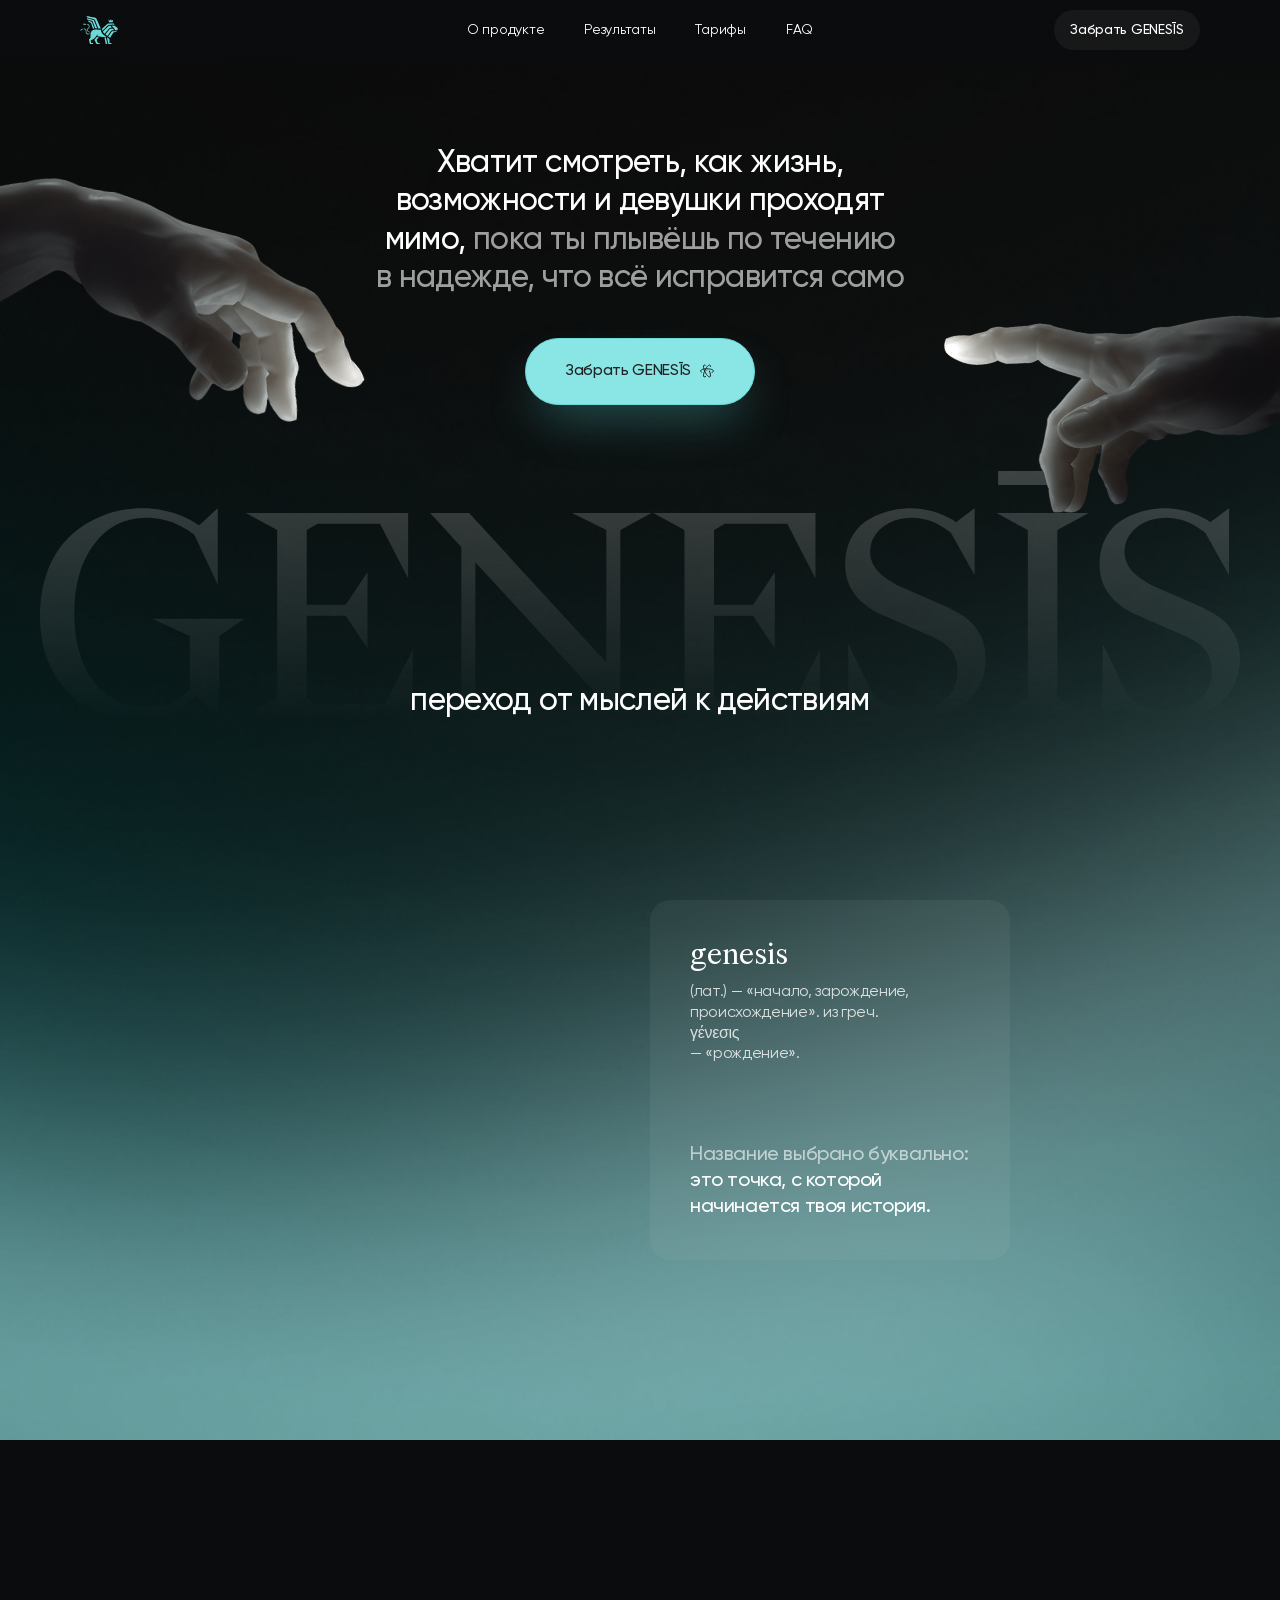
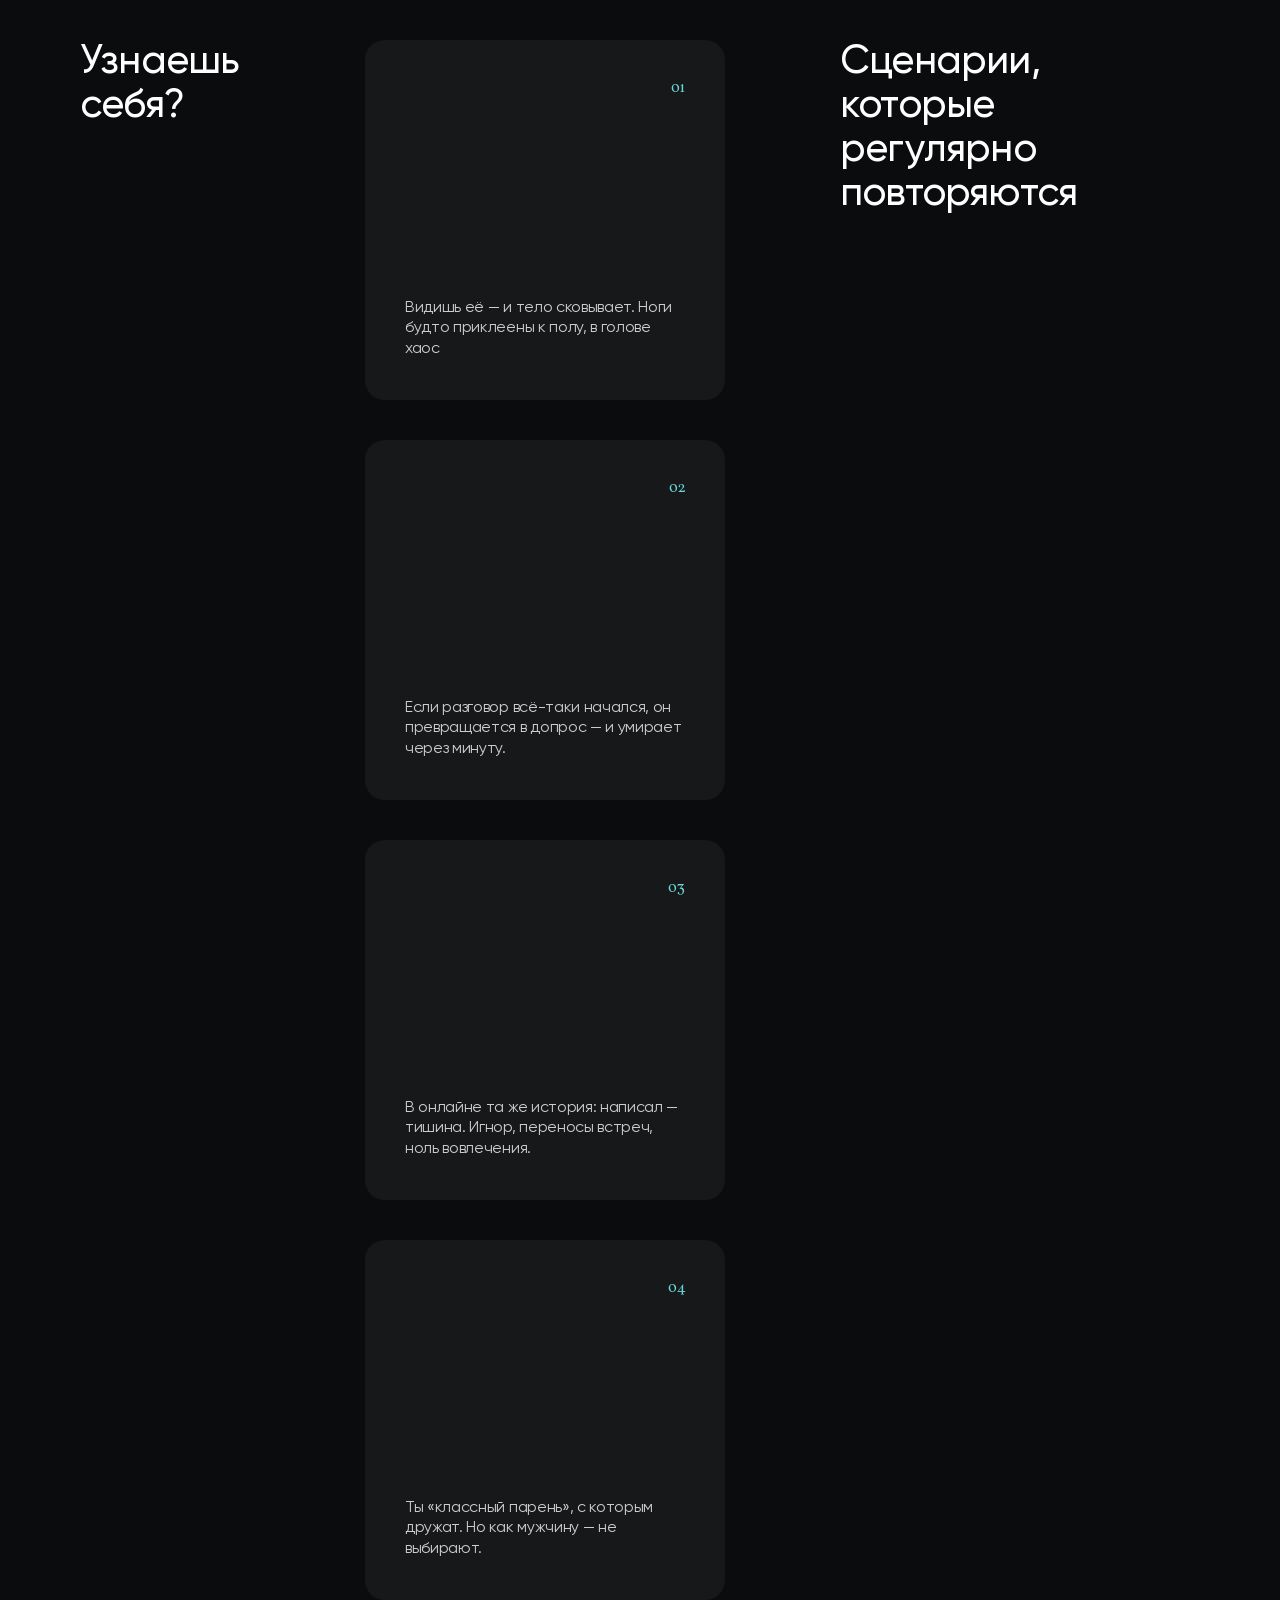
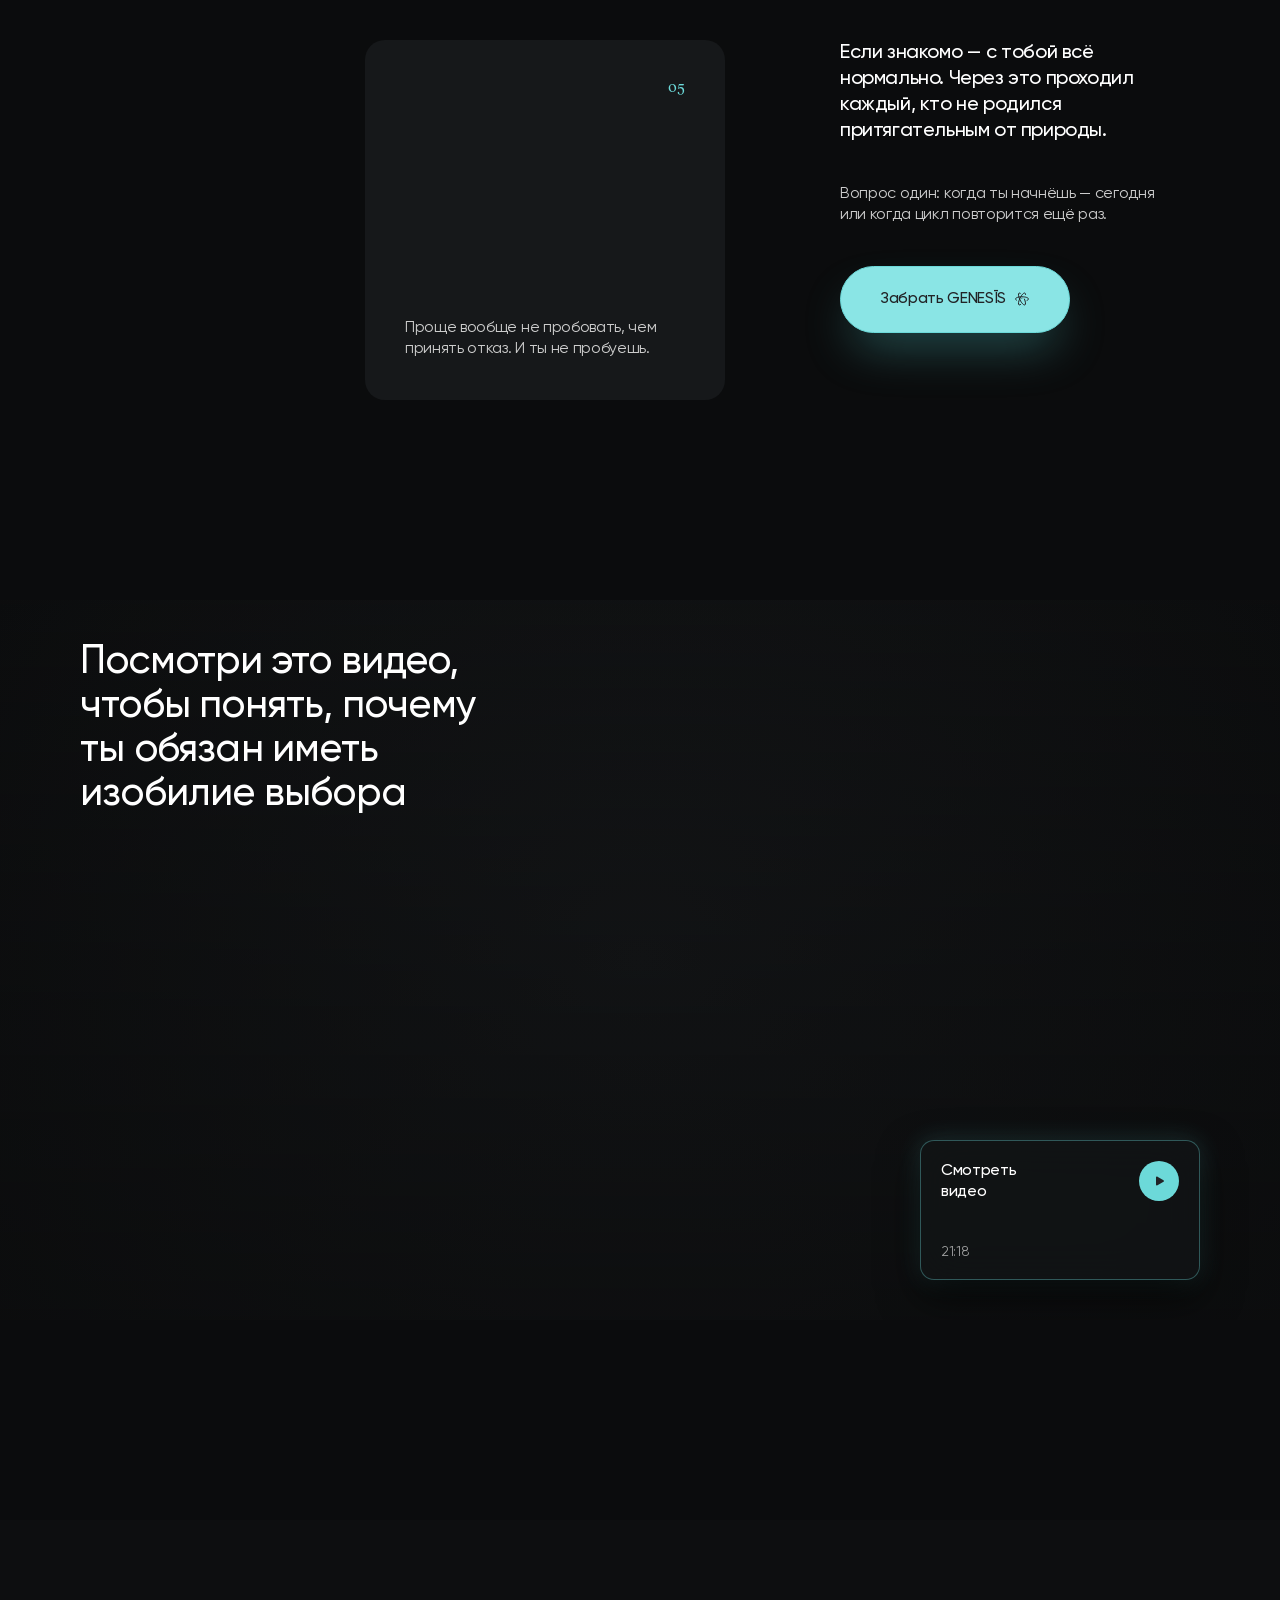
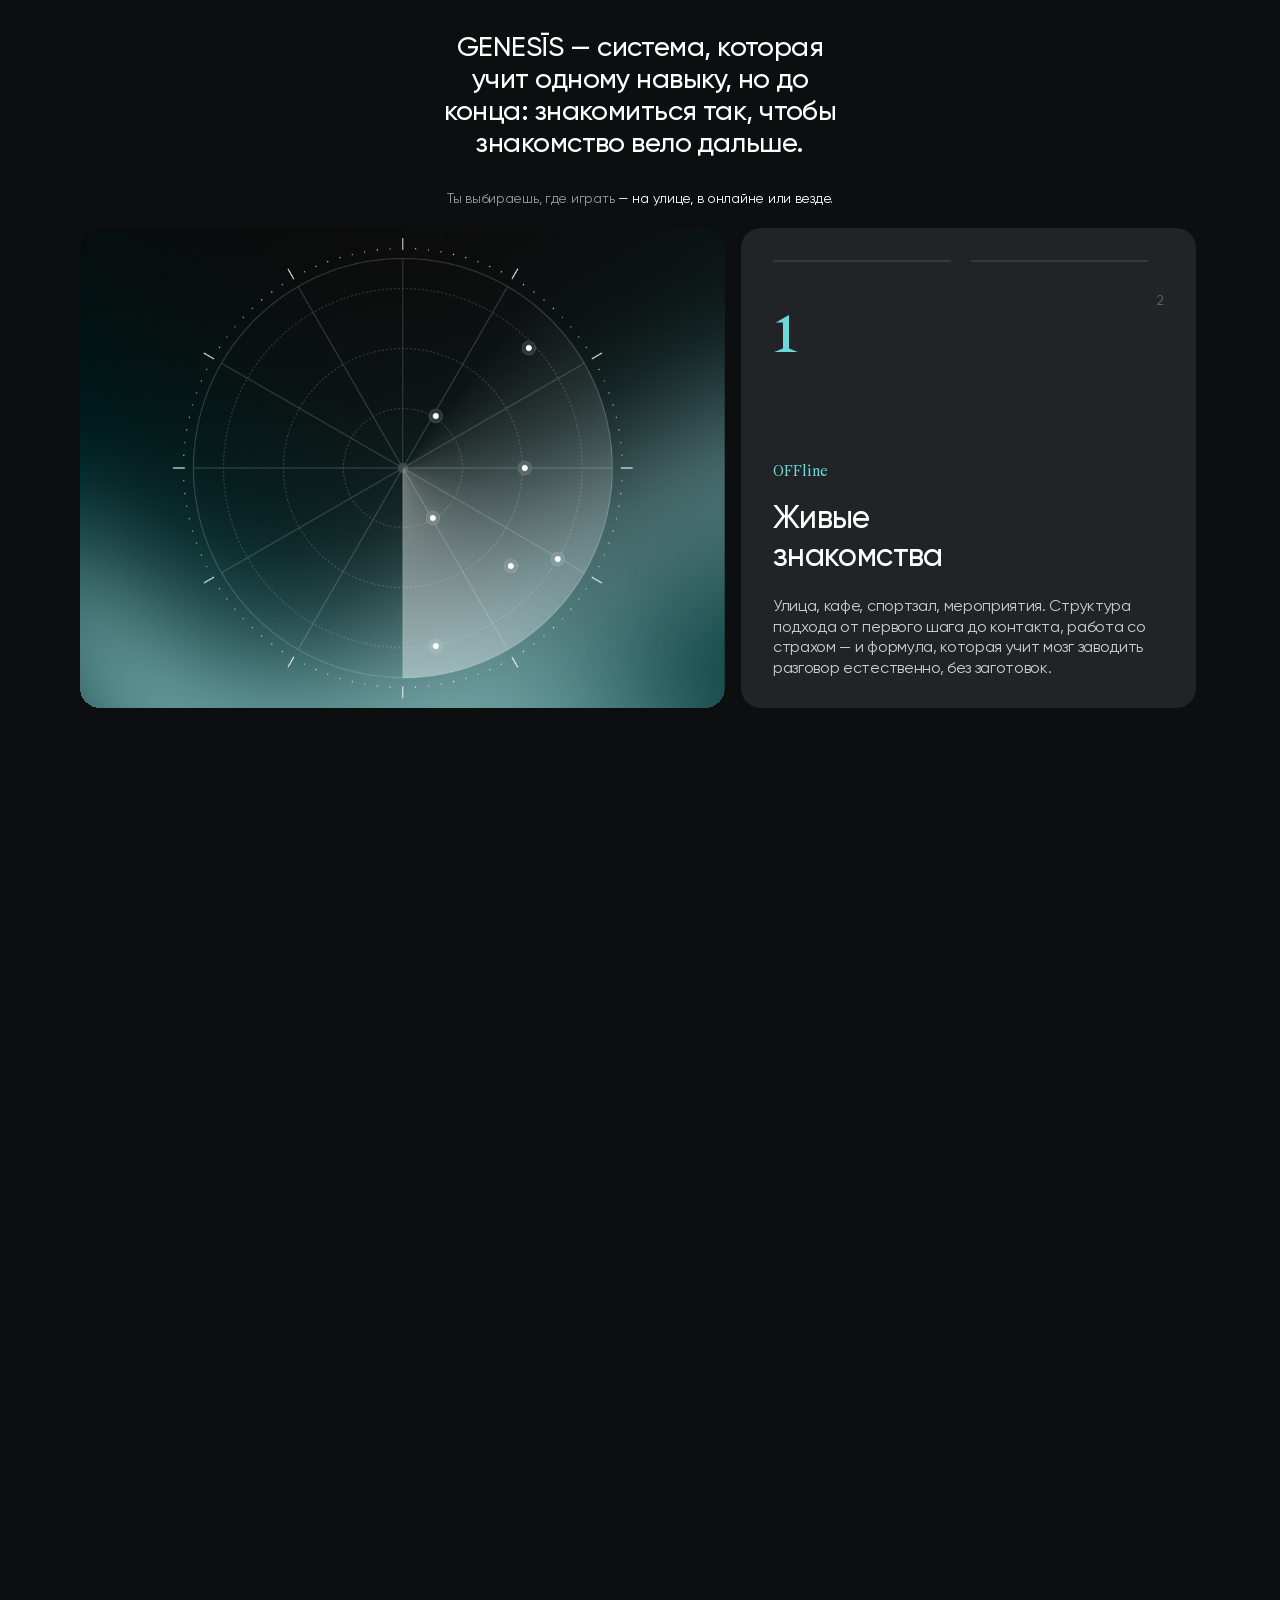
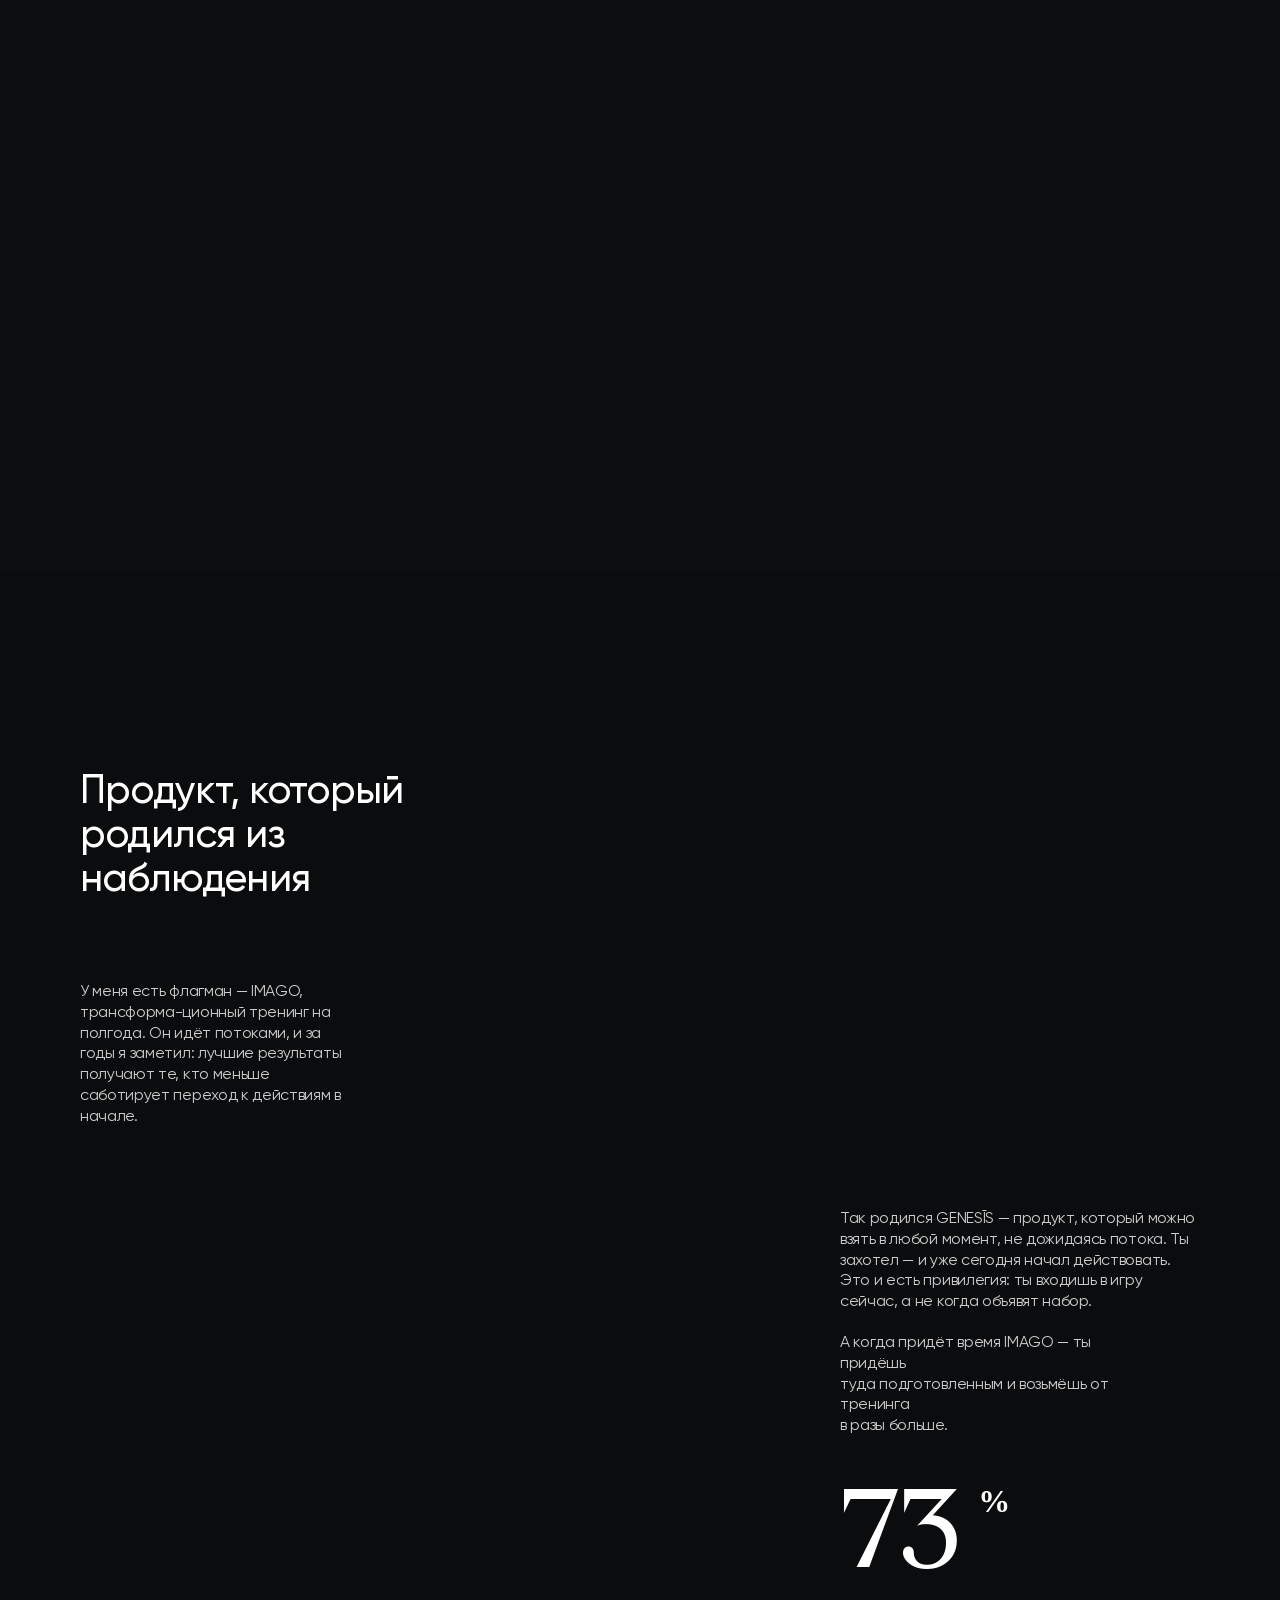
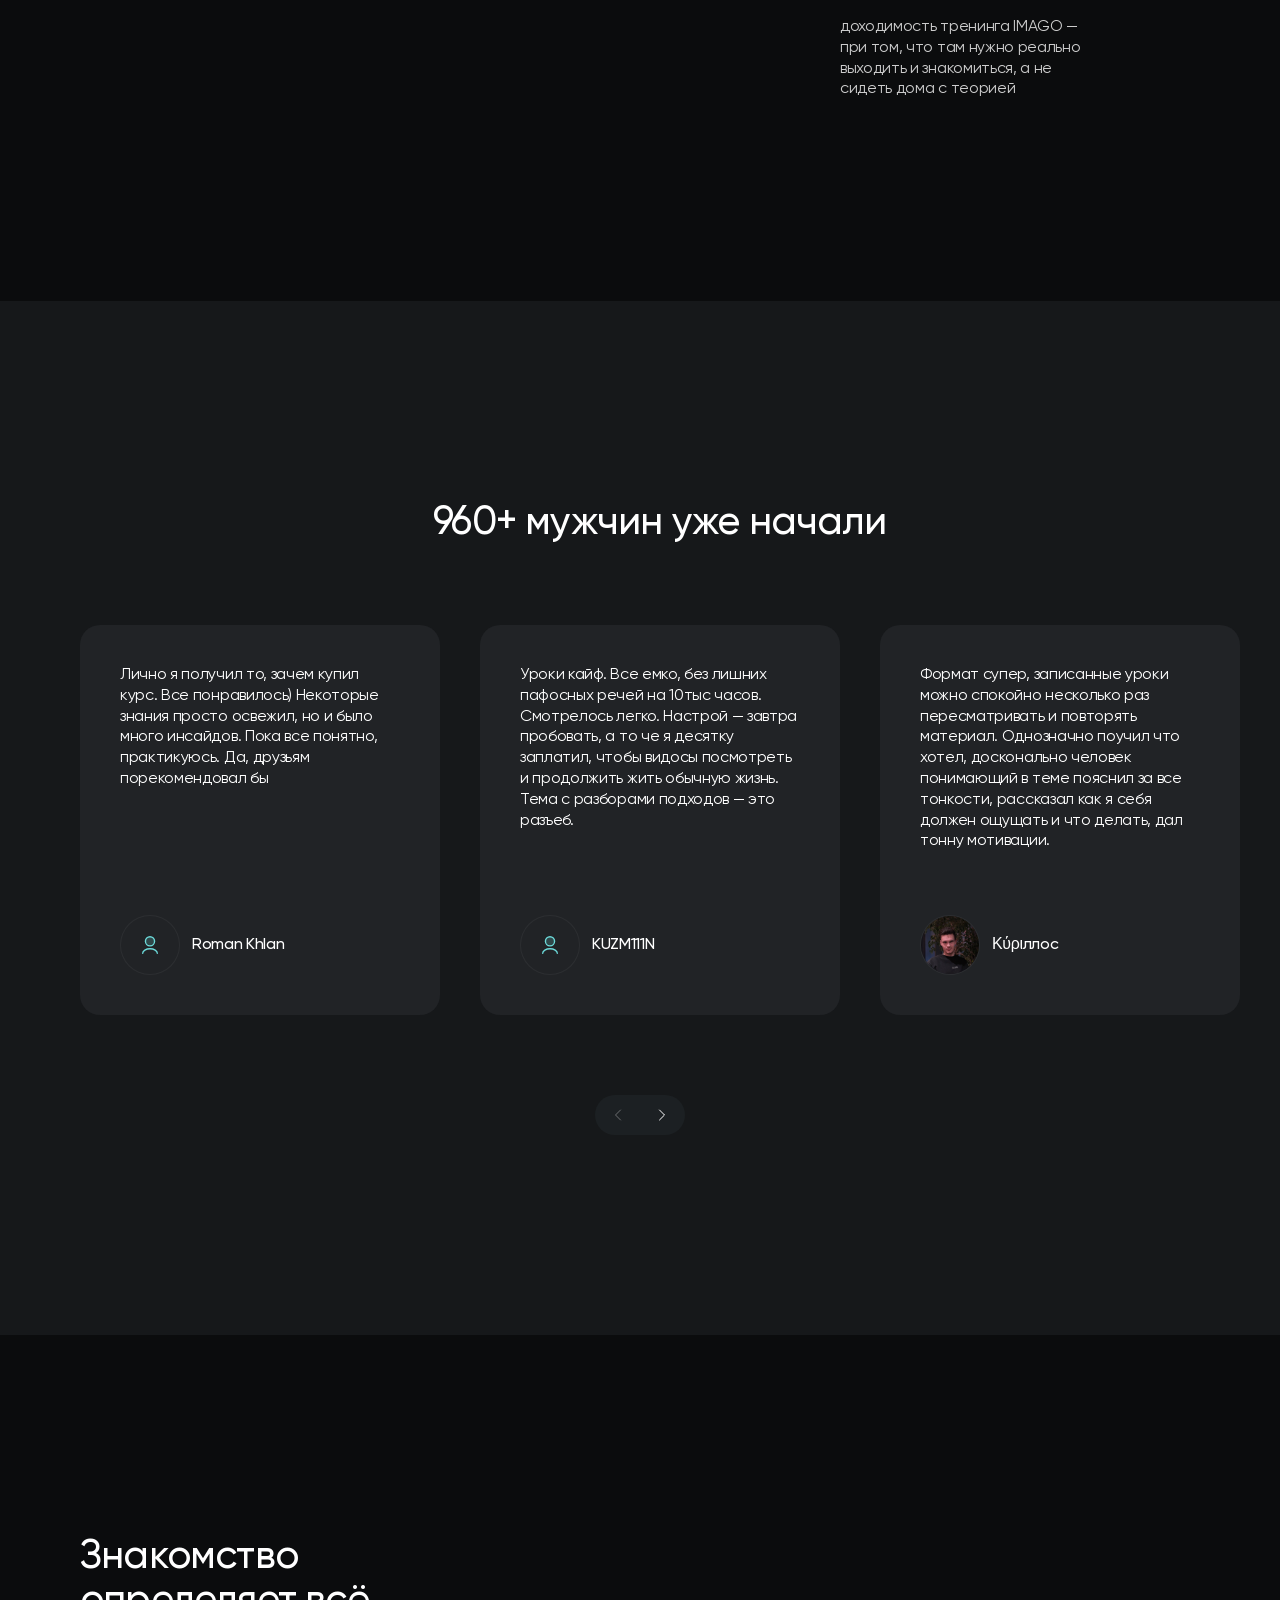
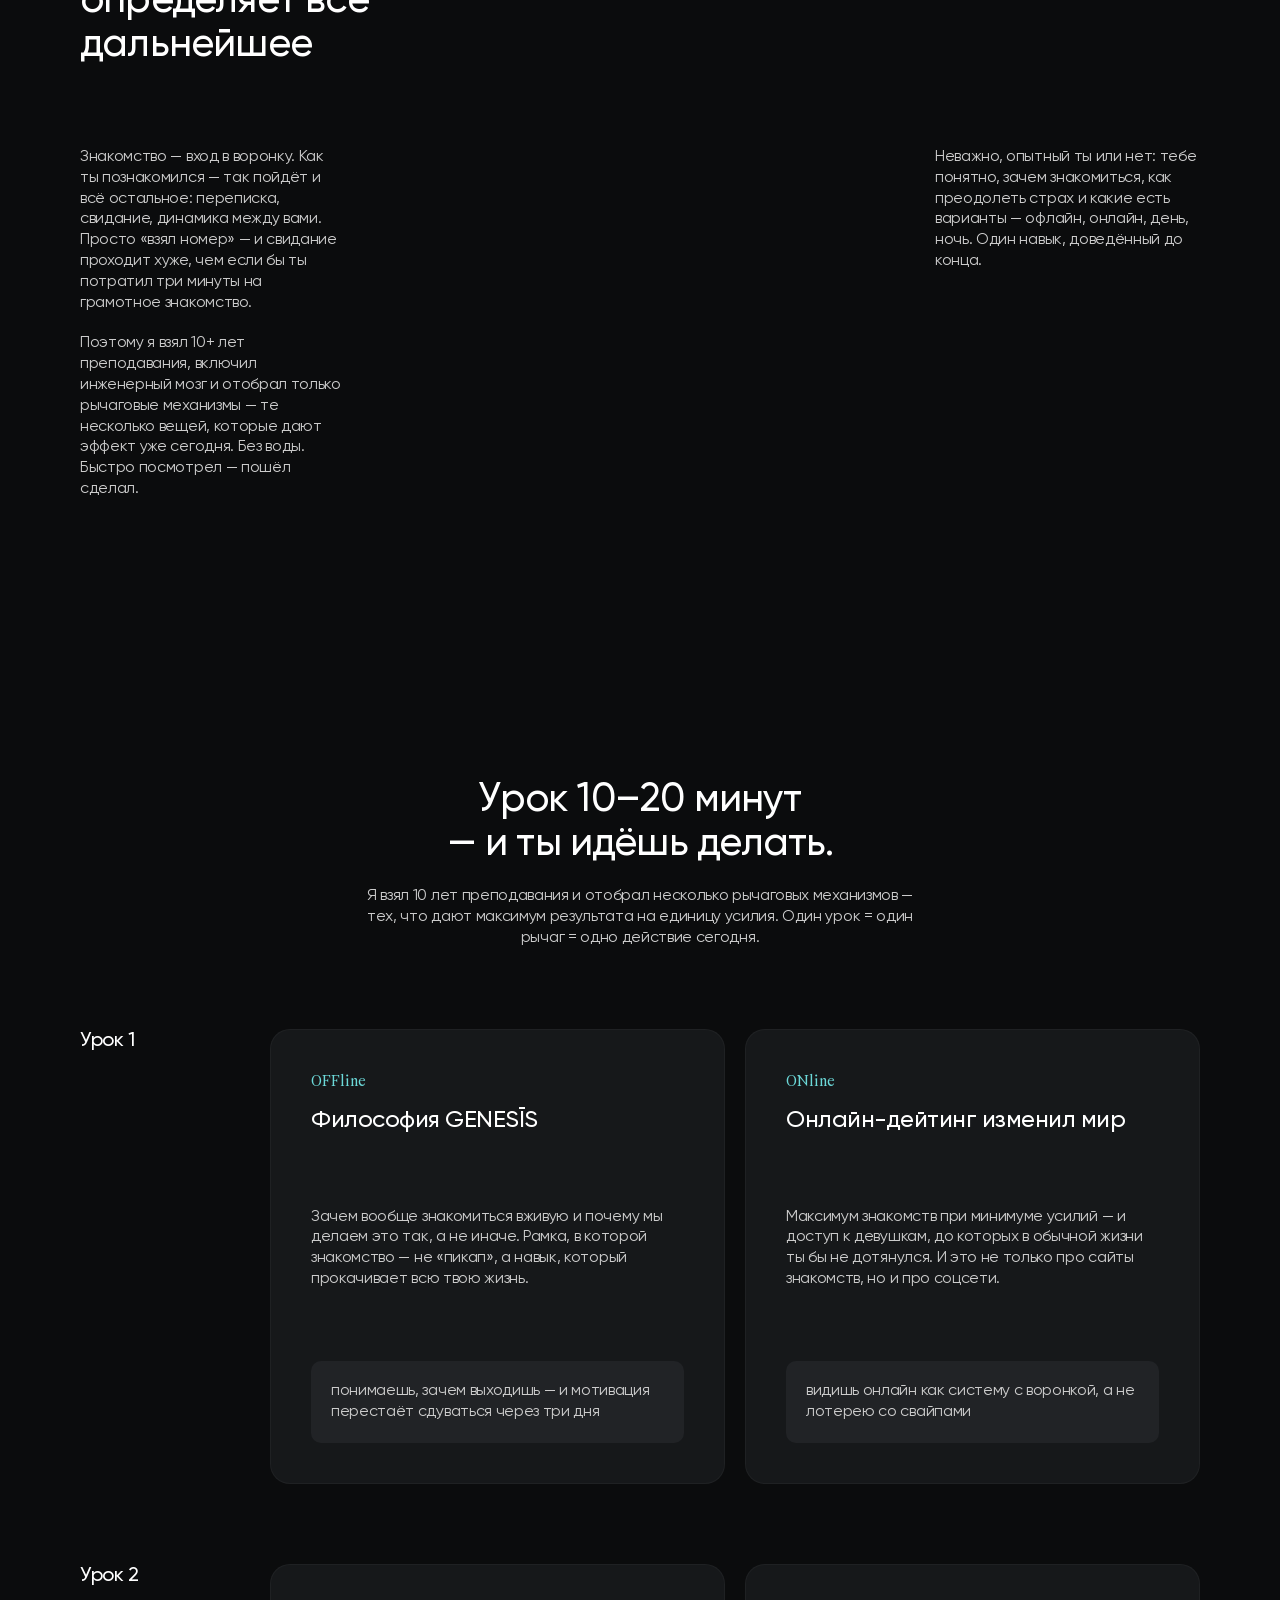
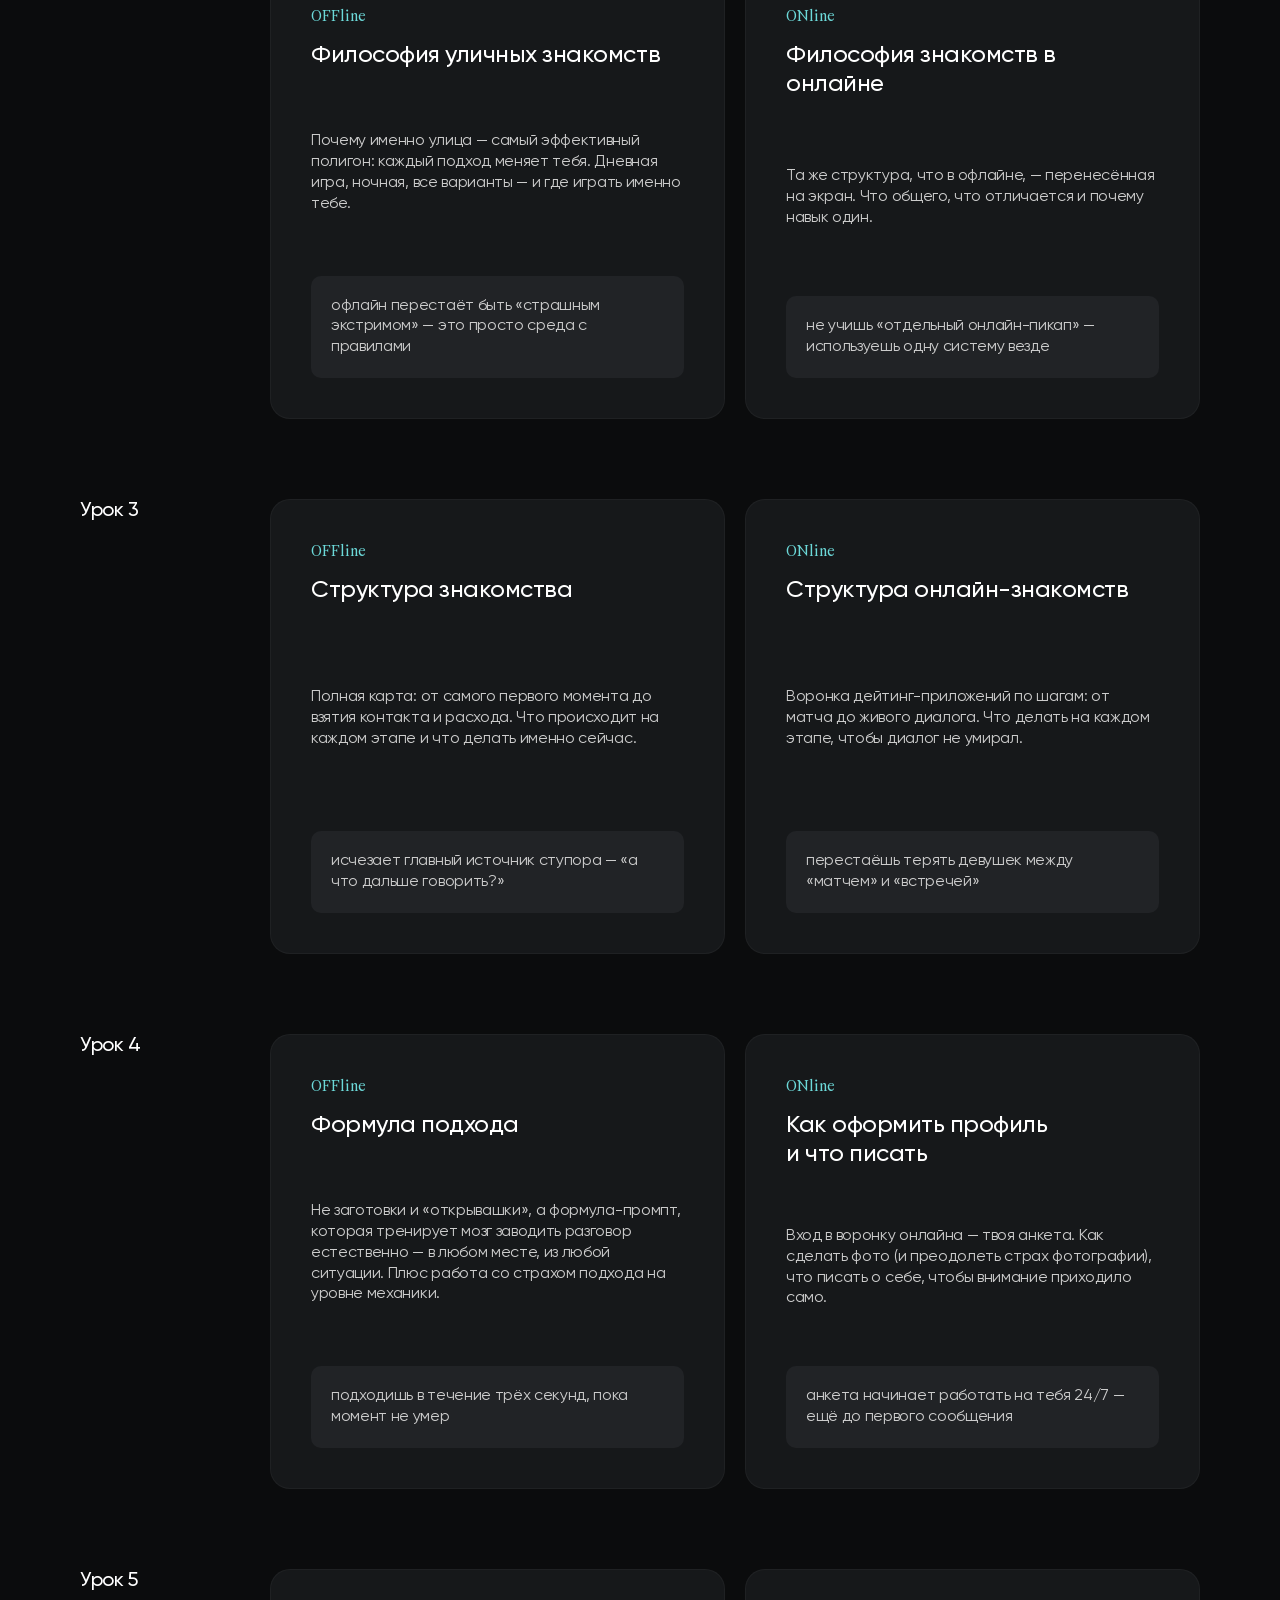
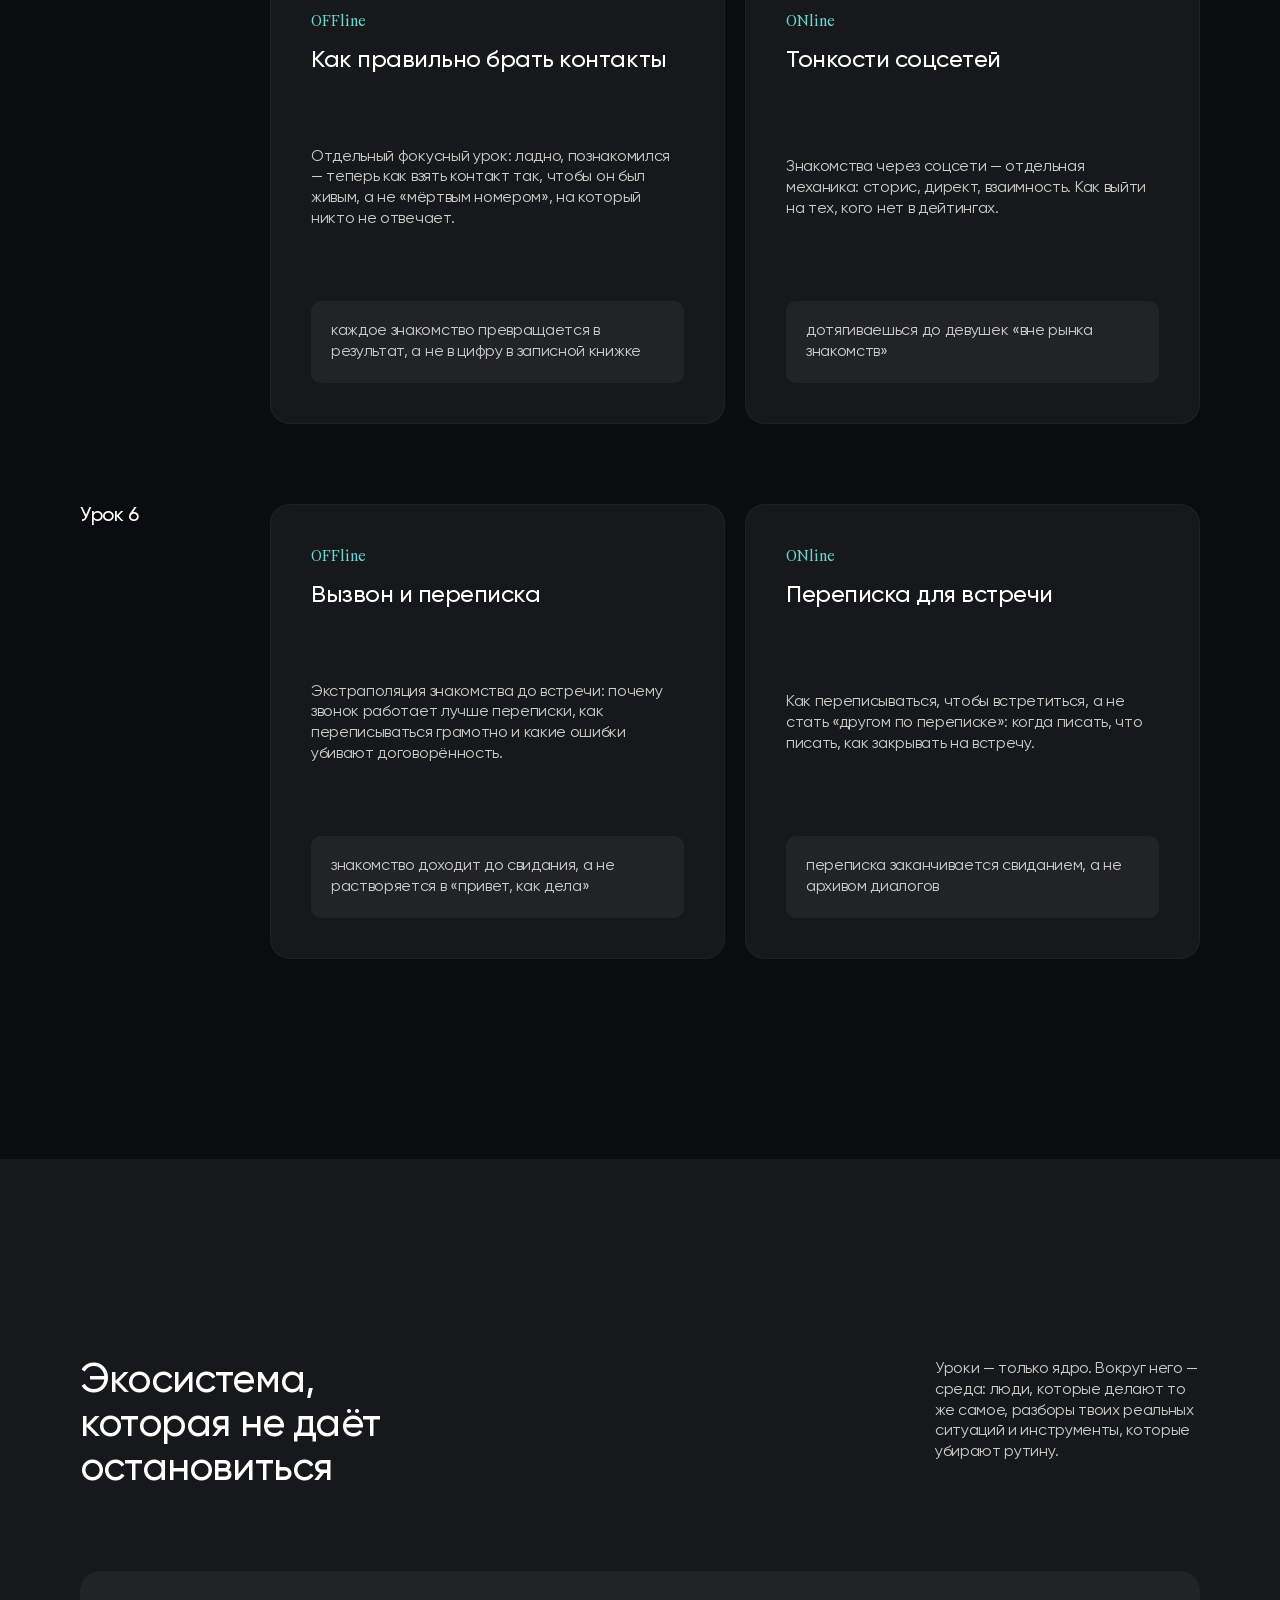
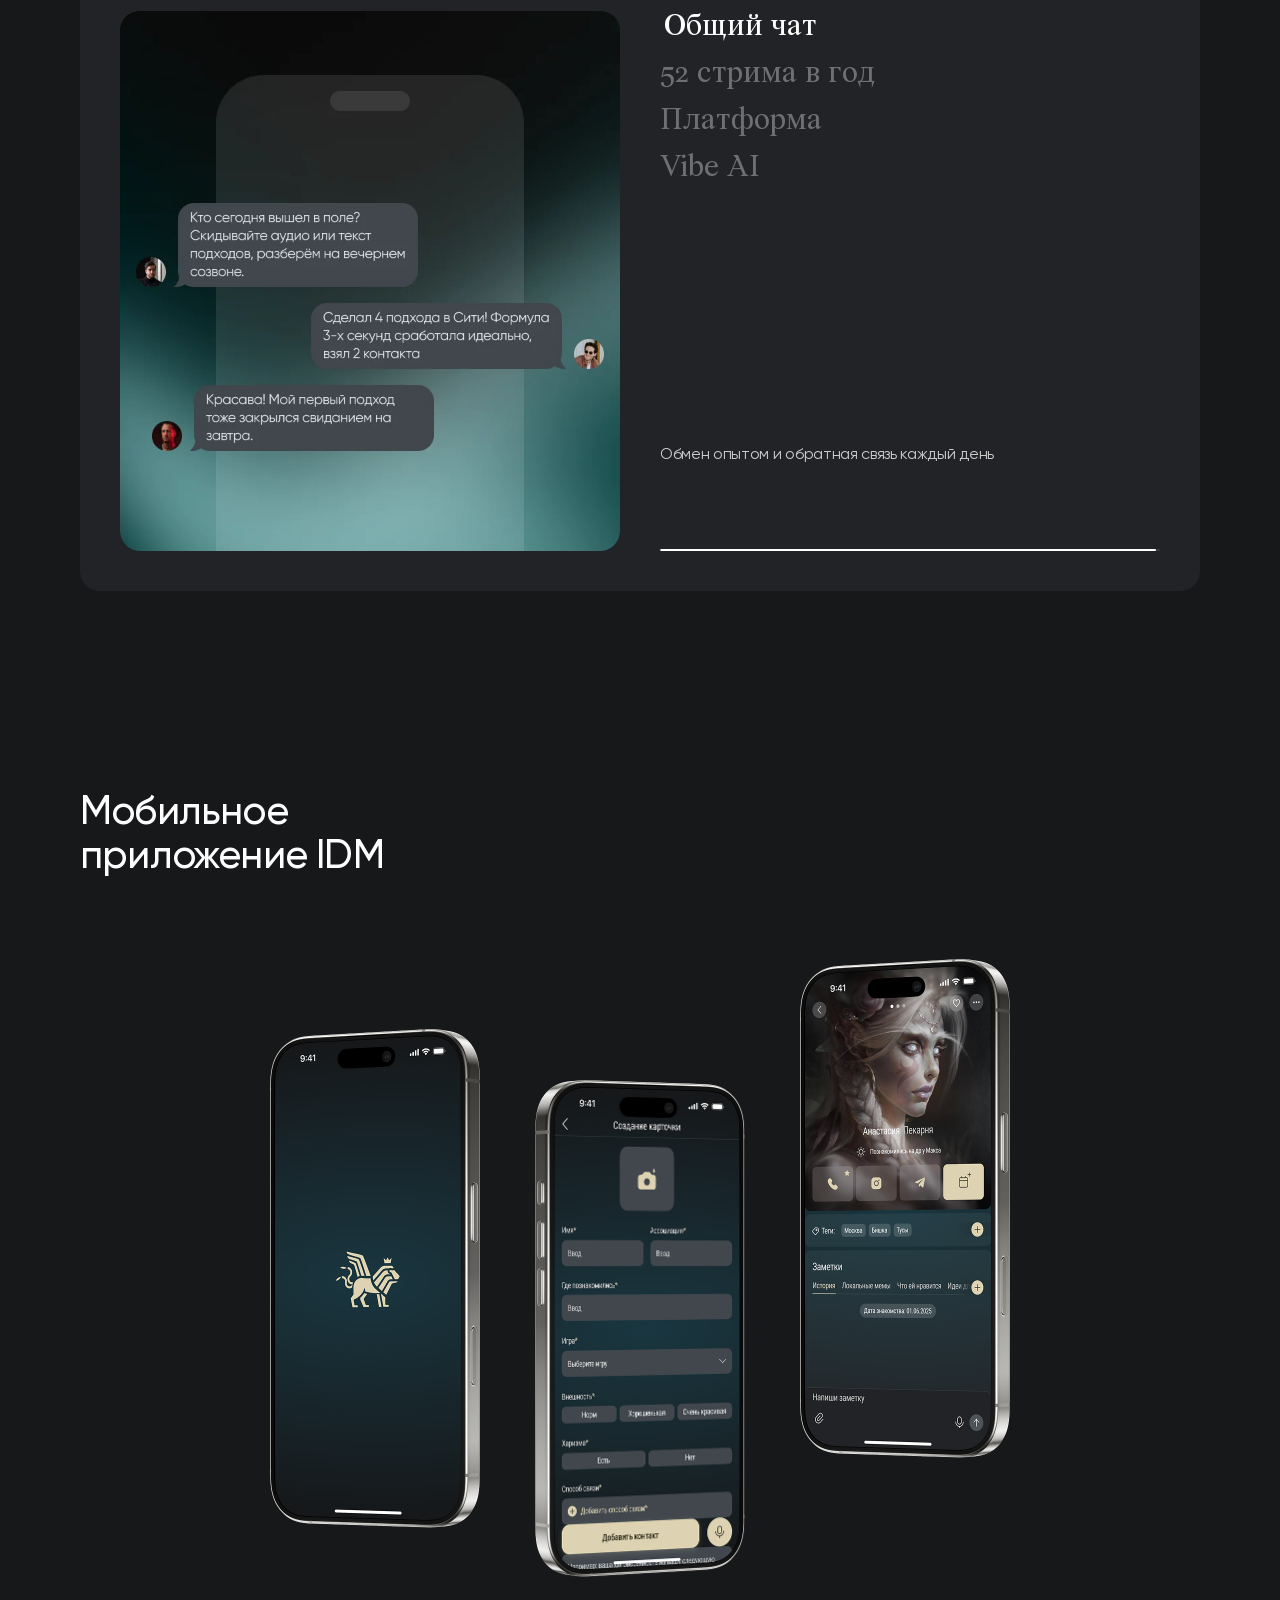
==== index.html @ 880e300b "chore: publish static site only" ====
<!DOCTYPE html>
<html lang="ru">
<head>
  <meta charset="UTF-8">
  <meta name="viewport" content="width=device-width, initial-scale=1.0, viewport-fit=cover">
  <title>GENESĪS — Переход от мыслей к действиям</title>
  <meta name="description" content="GENESĪS — система, которая учит знакомиться так, чтобы знакомство вело дальше. На улице, в онлайне или везде.">
  <meta name="theme-color" content="#0C0D0E">
  <link rel="icon" href="assets/icons/845799d11f4dc45f8d05605190346147d438e769.svg" type="image/svg+xml">

  <!-- Preconnect & DNS-prefetch for zero-latency Kinescope video loading -->
  <link rel="preconnect" href="https://kinescope.io" crossorigin>
  <link rel="preconnect" href="https://kinescope.video" crossorigin>
  <link rel="dns-prefetch" href="https://kinescope.io">
  <link rel="dns-prefetch" href="https://kinescope.video">
  
  <!-- Single CSS entry point: the complete responsive system is composed here. -->
  <link rel="stylesheet" href="css/main.css?v=20260829-43">
</head>
<body>
  <a class="skip-link" href="#main-content">Перейти к содержимому</a>
  <div class="site-wrapper">

    <!-- ====================================================================
         0. FIXED NAVBAR
         ==================================================================== -->
    <header class="site-header">
      <div class="header-inner">
        <a href="#" class="header-logo" aria-label="GENESĪS Home">
          <img src="assets/icons/845799d11f4dc45f8d05605190346147d438e769.svg" alt="GENESĪS Logo" width="38" height="28">
        </a>

        <nav class="header-nav" id="header-nav">
          <a href="#about" class="nav-link">О продукте</a>
          <a href="#feedbacks" class="nav-link">Результаты</a>
          <a href="#pricing" class="nav-link">Тарифы</a>
          <a href="#faq" class="nav-link">FAQ</a>
        </nav>

        <div class="header-cta">
          <a href="#pricing" class="header-btn">
            <span>Забрать GENESĪS</span>
            <div class="header-btn-light">
              <img src="assets/icons/2d5b0b86258e208370a59c5aae23b23a2fc8e683.svg" alt="">
            </div>
          </a>
        </div>

        <button class="mobile-menu-toggle" id="mobile-menu-toggle" type="button" aria-label="Открыть меню" aria-controls="header-nav" aria-expanded="false">
          <span></span>
          <span></span>
          <span></span>
        </button>
      </div>
    </header>

    <main id="main-content">
    <!-- ====================================================================
         1. HERO SECTION (Figma Node 1:35)
         ==================================================================== -->
    <section class="hero-section" id="hero">
      <!-- Background Graphic Layers -->
      <div class="hero-bg-layer" aria-hidden="true">
        <img class="hero-bg-img-1" src="assets/images/11061d69a8d4c85c0ed2466dc6738c9ee3f29dfd.png" alt="">
        <img class="hero-bg-img-2" src="assets/images/559d9ffddd11475d419833b70e47539af6f7ac57.png" alt="">
      </div>

      <!-- Top Block: 1440x810 -->
      <div class="hero-top-block">
        <!-- Floating Rotated Left Graphic -->
        <div class="hero-float-left">
          <img src="assets/images/hand1.png" alt="">
        </div>

        <!-- Floating Rotated Right Graphic -->
        <div class="hero-float-right">
          <img src="assets/images/hand2.png" alt="">
        </div>

        <!-- Center Text + Button -->
        <div class="hero-center-box">
          <h1 class="hero-main-title">
            Хватит смотреть, как жизнь,<br class="hero-br-1920"> возможности и девушки проходят<br class="hero-br-1920"> мимо, <span class="dim">пока ты плывёшь по течению<br>в надежде, что всё исправится само</span>
          </h1>

          <a href="#pricing" class="hero-cta-btn">
            <span>Забрать GENESĪS</span>
            <img src="assets/icons/618496dd0a976bac5108d14334ba425f90227f21.svg" alt="" width="16" height="16">
          </a>
        </div>

        <!-- Vector Graphic & Tagline at bottom of Top Block -->
        <div class="hero-vector-wrap">
          <img src="assets/icons/d46b8e5d633bcbd0286b2ef1564d6a57469c49b7.svg" alt="">
          <p class="hero-vector-tagline">переход от мыслей к действиям</p>
        </div>
      </div>

      <!-- Bottom Block: 1440x810 (top 810px) -->
      <div class="hero-bottom-block">
        <div class="hero-def-box">
          <div>
            <div class="hero-def-term">genesis</div>
            <div class="hero-def-origin">(лат.) — «начало, зарождение,<br>происхождение». из греч. γένεσις<br>— «рождение».</div>
          </div>
          <div class="hero-def-desc">
            <span class="dim">Название выбрано буквально:</span><br>это точка, с которой<br>начинается твоя история.
          </div>
        </div>
      </div>
    </section>


    <!-- ====================================================================
         2. SCENARIOS SECTION ("Узнаешь себя?", Figma Node 1:60)
         ==================================================================== -->
    <section class="scenarios-section" id="about">
      <div class="scenarios-inner">
        <!-- Left Title -->
        <h2 class="scenarios-left-title"><span class="scenarios-title-desktop">Узнаешь<br>себя?</span><span class="scenarios-title-mobile">Узнаешь<br>себя сценарии,<br>которые регулярно<br>повторяются?</span></h2>

        <!-- Center 5 Cards Column (left: 445px, top: 0) -->
        <div class="scenarios-cards-column">
          <div class="scenario-card">
            <div class="scenario-card-num">01</div>
            <p class="scenario-card-text">Видишь её — и тело сковывает. Ноги будто приклеены к полу, в голове хаос</p>
          </div>

          <div class="scenario-card">
            <div class="scenario-card-num">02</div>
            <p class="scenario-card-text">Если разговор всё-таки начался, он превращается в допрос — и умирает через минуту.</p>
          </div>

          <div class="scenario-card">
            <div class="scenario-card-num">03</div>
            <p class="scenario-card-text">В онлайне та же история: написал — тишина. Игнор, переносы встреч, ноль вовлечения.</p>
          </div>

          <div class="scenario-card">
            <div class="scenario-card-num">04</div>
            <p class="scenario-card-text">Ты «классный парень», с которым дружат. Но как мужчину — не выбирают.</p>
          </div>

          <div class="scenario-card">
            <div class="scenario-card-num">05</div>
            <p class="scenario-card-text">Проще вообще не пробовать, чем принять отказ. И ты не пробуешь.</p>
          </div>
        </div>

        <!-- Right Column Top Title (left: 920px, top: 0) -->
        <div class="scenarios-right-title-wrap">
          <h3 class="scenarios-right-title">Cценарии,<br>которые<br>регулярно повторяются</h3>
        </div>

        <!-- Right Column Bottom Content (left: 920px, top: 1600px) -->
        <div class="scenarios-right-bottom">
          <p class="scenarios-right-text-1">Если знакомо — с тобой всё нормально. Через это проходил каждый, кто не родился притягательным от природы.</p>
          <p class="scenarios-right-text-2">Вопрос один: когда ты начнёшь — сегодня или когда цикл повторится ещё раз.</p>
          <a href="#pricing" class="scenarios-cta-btn">
            <span>Забрать GENESĪS</span>
            <img src="assets/icons/618496dd0a976bac5108d14334ba425f90227f21.svg" alt="" width="16" height="16">
          </a>
        </div>
      </div>
    </section>

    <!-- ====================================================================
         3. VIDEO INTRO SECTION (Figma Node 1:95)
         ==================================================================== -->
    <section class="video-section">
      <div class="video-preview-card" role="button" tabindex="0" aria-label="Открыть видео о программе" data-video-src="https://kinescope.io/embed/qnkaYphFo5uZ7E4rgvUBkc">
        <div class="video-bg-media">
          <iframe class="video-bg-iframe lazy-kinescope" data-src="https://kinescope.io/embed/qnkaYphFo5uZ7E4rgvUBkc?autoplay=1&muted=1&controls=0&loop=1&playsinline=1&ui=0&header=0&watermark=0&background=1" allow="autoplay; fullscreen" title="Background Video Preview"></iframe>
        </div>
        <div class="video-card-overlay"></div>
        
        <div class="video-card-title-wrap">
          <h2 class="video-card-title">Посмотри это видео,<br>чтобы понять, почему<br>ты обязан иметь<br>изобилие выбора</h2>
        </div>
        
        <div class="video-play-box">
          <div class="video-play-header">
            <span class="video-play-label">Смотреть<br>видео</span>
            <div class="video-play-icon">
              <img src="assets/icons/6dd67f9e42bd33cc56743420457cb1a97d27d700.svg" alt="Play Icon">
            </div>
          </div>
          <div class="video-play-duration">21:18</div>
        </div>
      </div>
    </section>


    <!-- ====================================================================
         4. SYSTEM SLIDER ("GENESĪS — система...", Figma Node 1:111)
         ==================================================================== -->
    <section class="system-slider-section" id="system-slider-section">
      <div class="system-slider-scroll-track" id="system-slider-scroll-track">
        <div class="system-slider-sticky-stage">
          <div class="system-slider-header">
            <h2><span class="slider-title-desktop">GENESĪS — система, которая<br>учит одному навыку, но до<br>конца: знакомиться так, чтобы<br>знакомство вело дальше.</span><span class="slider-title-mobile">GENESĪS — система,<br>которая учит одному<br>навыку, но до конца:<br>знакомиться так, чтобы<br>знакомство вело дальше.</span></h2>
            <p>Ты выбираешь, где играть <span class="white">— на улице, в онлайне или везде.</span></p>
          </div>

          <div class="system-slider-box" id="system-slider-box">


            <!-- Left Side: Image Layer Stack -->
            <div class="system-slider-image">
              <div class="system-slide-img-layer active" id="system-img-layer-1" data-media-slot="system-offline">
                <img class="shared-media-asset" src="assets/media/system/offline.webp?v=17879587" alt="OFFline Живые знакомства" loading="lazy" decoding="async">
              </div>
              <div class="system-slide-img-layer" id="system-img-layer-2" data-media-slot="system-online">
                <img class="shared-media-asset" src="assets/media/system/online.webp?v=17879587" alt="ONline Знакомства в онлайне" loading="lazy" decoding="async">
              </div>
            </div>
            
            <!-- Right Side: Content Box with Progress Bars & Text Layer Stack -->
            <div class="system-slider-content">
              <div>
                <div class="system-bars-wrap">
                  <button class="system-bar-item" type="button" data-index="0" aria-label="Показать модуль OFFline" aria-current="true">
                    <div class="system-bar-fill" id="system-bar-fill-1"></div>
                  </button>
                  <button class="system-bar-item" type="button" data-index="1" aria-label="Показать модуль ONline" aria-current="false">
                    <div class="system-bar-fill" id="system-bar-fill-2"></div>
                  </button>
                </div>
                <div class="system-slider-pagination">
                  <span class="system-slider-num" id="system-slide-num">1</span>
                  <span class="system-slider-total">2</span>
                </div>
              </div>

              <div class="system-text-stage">
                <div class="system-slide-text-layer active" id="system-text-layer-1">
                  <span class="system-slide-tag">OFFline</span>
                  <h3 class="system-slide-title">Живые<br>знакомства</h3>
                  <p class="system-slide-desc">
                    Улица, кафе, спортзал, мероприятия. Структура подхода от первого шага до контакта, работа со страхом — и формула, которая учит мозг заводить разговор естественно, без заготовок.
                  </p>
                </div>
                <div class="system-slide-text-layer" id="system-text-layer-2">
                  <span class="system-slide-tag">ONline</span>
                  <h3 class="system-slide-title">Знакомства<br>в онлайне</h3>
                  <p class="system-slide-desc">
                    Тиндероподобные приложения, Instagram, Telegram. Упаковка профиля, алгоритм первого сообщения, ведение переписки и быстрый перевод диалога на свидание в реальной жизни.
                  </p>
                </div>
              </div>
            </div>
          </div>
        </div>
      </div>
    </section>


    <!-- ====================================================================
         5. OBSERVATION & STATS SECTION (Figma Node 1:137)
         ==================================================================== -->
    <section class="observation-section">
      <div class="observation-inner">
        <!-- Left Column Title -->
        <h2 class="observation-title">Продукт, который<br>родился из<br class="br-desktop"> наблюдения</h2>

        <!-- Left Column Body Text -->
        <p class="observation-left-text">
          <span class="text-1920">У меня есть флагман — IMAGO,<br>трансформа-ционный тренинг на<br>полгода. Он идёт потоками, и за годы я<br>заметил: лучшие результаты получают<br>те, кто меньше саботирует переход к<br>действиям в начале.</span>
          <span class="text-1600">У меня есть флагман — IMAGO,<br>трансформа-ционный тренинг на<br>полгода. Он идёт потоками, и за<br>годы я заметил: лучшие результаты<br>получают те, кто меньше<br>саботирует переход к действиям в<br>начале.</span>
          <span class="text-default">У меня есть флагман — IMAGO, трансформа-ционный тренинг на полгода. Он идёт потоками, и за годы я заметил: лучшие результаты получают те, кто меньше саботирует переход к действиям в начале.</span>
        </p>

        <!-- Right Column Text (top: 357px) -->
        <div class="observation-right-text">
          <p>
            <span class="text-1920">Так родился GENESĪS — продукт, который можно<br>взять в любой момент, не дожидаясь потока. Ты<br>захотел — и уже сегодня начал действовать. Это и<br>есть привилегия: ты входишь в игру сейчас, а не<br>когда объявят набор.</span>
            <span class="text-1600">Так родился GENESĪS — продукт, который можно<br>взять в любой момент, не дожидаясь потока. Ты<br>захотел — и уже сегодня начал действовать.<br>Это и есть привилегия: ты входишь в игру<br>сейчас, а не когда объявят набор.</span>
            <span class="text-default">Так родился GENESĪS — продукт, который можно взять в любой момент, не дожидаясь потока. Ты захотел — и уже сегодня начал действовать. Это и есть привилегия: ты входишь в игру сейчас, а не когда объявят набор.</span>
          </p>
          <p>А когда придёт время IMAGO — ты придёшь<br class="br-desktop">туда подготовленным и возьмёшь от тренинга<br class="br-desktop">в разы больше.</p>
        </div>

        <!-- Right Column Stat 73% (top: 625px) -->
        <div class="observation-stat-box">
          <div class="observation-stat-num-wrap">
            <span class="observation-stat-73" data-count-to="73" aria-label="73">1</span>
            <span class="observation-stat-percent">%</span>
          </div>
          <p class="observation-stat-caption">
            доходимость тренинга IMAGO —<br class="br-desktop">при том, что там нужно реально<br class="br-desktop">выходить и знакомиться, а не<br class="br-desktop">сидеть дома с теорией
          </p>
        </div>
      </div>
    </section>


    <!-- ====================================================================
         6. REVIEWS / FEEDBACKS CAROUSEL (Figma Node 1:151)
         ==================================================================== -->
    <section class="feedbacks-section" id="feedbacks">
      <div class="feedbacks-header-wrap">
        <h2>960+ мужчин<br class="feedback-title-break-360"> уже начали</h2>
      </div>

      <div class="feedbacks-carousel-track-wrap" id="feedbacks-carousel" data-center-last-page="true">
        <div class="feedbacks-track" id="feedbacks-track">
          
          <div class="feedback-card">
            <p class="feedback-quote">
              Лично я получил то, зачем купил курс. Все понравилось) Некоторые знания просто освежил, но и было много инсайдов. Пока все понятно, практикуюсь. Да, друзьям порекомендовал бы
            </p>
            <div class="feedback-author">
              <div class="feedback-avatar">
                <img src="assets/icons/6f8a304d8d64dd89ea37e5e6a36d9dbcbadf35a9.svg" alt="" width="16" height="18">
              </div>
              <div class="feedback-name">Roman Khlan</div>
            </div>
          </div>

          <div class="feedback-card">
            <p class="feedback-quote">
              Уроки кайф. Все емко, без лишних пафосных речей на 10тыс часов. Смотрелось легко. Настрой — завтра пробовать, а то че я десятку заплатил, чтобы видосы посмотреть и продолжить жить обычную жизнь. Тема с разборами подходов — это разъеб.
            </p>
            <div class="feedback-author">
              <div class="feedback-avatar">
                <img src="assets/icons/6f8a304d8d64dd89ea37e5e6a36d9dbcbadf35a9.svg" alt="" width="16" height="18">
              </div>
              <div class="feedback-name">KUZM111N</div>
            </div>
          </div>

          <div class="feedback-card">
            <p class="feedback-quote">
              Формат супер, записанные уроки можно спокойно несколько раз пересматривать и повторять материал. Однозначно поучил что хотел, досконально человек понимающий в теме пояснил за все тонкости, рассказал как я себя должен ощущать и что делать, дал тонну мотивации.
            </p>
            <div class="feedback-author">
              <div class="feedback-avatar">
                <img class="avatar-photo" src="assets/images/dba981c8d988137fb6387d1a32f581423a34038d.png" alt="Κύριллос">
              </div>
              <div class="feedback-name">Κύριллос</div>
            </div>
          </div>

          <div class="feedback-card">
            <p class="feedback-quote">
              Страшно капец первые 2-3 подхода, даже не страшно, а стремно. А потом разгоняешься и все, состояние ебейшее. И самое главное, что я понял — не надо какого-то результата ждать, просто подходишь попиздэт и а там все понятно будет)
            </p>
            <div class="feedback-author">
              <div class="feedback-avatar">
                <img src="assets/icons/6f8a304d8d64dd89ea37e5e6a36d9dbcbadf35a9.svg" alt="" width="16" height="18">
              </div>
              <div class="feedback-name">Juri</div>
            </div>
          </div>

          <div class="feedback-card">
            <p class="feedback-quote">
              Посмотрел все уроки. Хочется сказать только одно: Ахуенно и ГАЗ ГАЗ ГАЗ. Все четко, а самое главное ловишь инсайт на каждую тему урока, после которого, твое мировоззрение реально начинает меняться (Я даже уроки пересматриваю по 2 раза). Осталось дело за практикой. Дэнни и команда, вы крутые. Благодарен Вам. Газуем мужики!
            </p>
            <div class="feedback-author">
              <div class="feedback-avatar">
                <img src="assets/icons/6f8a304d8d64dd89ea37e5e6a36d9dbcbadf35a9.svg" alt="" width="16" height="18">
              </div>
              <div class="feedback-name">Sergey</div>
            </div>
          </div>

          <div class="feedback-card">
            <p class="feedback-quote">
              Отсмотрел все уроки. Как уже сказали выше — без воды и все по факту. Я ни разу ни к кому сам вот так вот не подходил. буду ковать железо, пока горячо, пойду сегодня же вечером, Даниэль умеет ментально дать пиздюлей и заставить делать. потом отпишусь по эмоциям. Честно, страшно пиздец, но тем прикольнее.
            </p>
            <div class="feedback-author">
              <div class="feedback-avatar">
                <img src="assets/icons/6f8a304d8d64dd89ea37e5e6a36d9dbcbadf35a9.svg" alt="" width="16" height="18">
              </div>
              <div class="feedback-name">Dan</div>
            </div>
          </div>

        </div>
      </div>

      <div class="feedbacks-footer-nav">
        <div class="feedbacks-carousel-controls">
          <button class="feedbacks-nav-btn" id="feedbacks-prev" type="button" aria-label="Предыдущий отзыв">
            <img src="assets/icons/635079fbf193f0ed82a6718b99cdbc1a267c434b.svg" alt="" aria-hidden="true">
          </button>
          <button class="feedbacks-nav-btn next-btn" id="feedbacks-next" type="button" aria-label="Следующий отзыв">
            <img src="assets/icons/7b96c4a93bb88575a52f91118ee109bb499292b7.svg" alt="" aria-hidden="true">
          </button>
        </div>
      </div>
    </section>


    <!-- ====================================================================
         7. FUNNEL MECHANICS SECTION (Figma Node 1:235)
         ==================================================================== -->
    <section class="funnel-section">
      <div class="funnel-inner">
        <!-- Title -->
        <h2 class="funnel-title">Знакомство<br>определяет всё<br class="br-desktop"> дальнейшее</h2>

        <!-- Left Text -->
        <div class="funnel-left-text">
          <p>
            <span class="text-1920">Знакомство — вход в воронку. Как ты<br>познакомился — так пойдёт и всё<br>остальное: переписка, свидание,<br>динамика между вами. Просто «взял<br>номер» — и свидание проходит хуже,<br>чем если бы ты потратил три минуты на<br>грамотное знакомство.</span>
            <span class="text-1600">Знакомство — вход в воронку. Как<br>ты познакомился — так пойдёт и<br>всё остальное: переписка,<br>свидание, динамика между вами.<br>Просто «взял номер» — и свидание<br>проходит хуже, чем если бы ты<br>потратил три минуты на грамотное<br>знакомство.</span>
            <span class="text-default">Знакомство — вход в воронку. Как ты познакомился — так пойдёт и всё остальное: переписка, свидание, динамика между вами. Просто «взял номер» — и свидание проходит хуже, чем если бы ты потратил три минуты на грамотное знакомство.</span>
          </p>
          <p>
            <span class="text-1920">Поэтому я взял 10+ лет преподавания,<br>включил инженерный мозг и<br>отобрал только рычаговые<br>механизмы — те несколько вещей,<br>которые дают эффект уже сегодня. Без<br>воды. Быстро посмотрел — пошёл<br>сделал.</span>
            <span class="text-1600">Поэтому я взял 10+ лет<br>преподавания, включил<br>инженерный мозг и отобрал только<br>рычаговые механизмы — те<br>несколько вещей, которые дают<br>эффект уже сегодня. Без воды.<br>Быстро посмотрел — пошёл<br>сделал.</span>
            <span class="text-default">Поэтому я взял 10+ лет преподавания, включил инженерный мозг и отобрал только рычаговые механизмы — те несколько вещей, которые дают эффект уже сегодня. Без воды. Быстро посмотрел — пошёл сделал.</span>
          </p>
        </div>

        <!-- Right Text -->
        <div class="funnel-right-text">
          <p>Неважно, опытный ты или нет: тебе<br class="br-desktop">понятно, зачем знакомиться, как<br class="br-desktop">преодолеть страх и какие есть<br class="br-desktop">варианты — офлайн, онлайн, день,<br class="br-desktop">ночь. Один навык, доведённый до<br class="br-desktop">конца.</p>
        </div>

      </div>
    </section>


    <!-- ====================================================================
         8. LESSONS MATRIX SECTION (Figma Node 1:254)
         ==================================================================== -->
    <section class="lessons-section">
      <div class="lessons-inner">
        <!-- Title Header -->
        <div class="lessons-header-wrap">
          <h2>Урок 10–20 минут<br>— и ты идёшь делать.</h2>
          <p>Я взял 10 лет преподавания и отобрал несколько рычаговых механизмов — тех, что дают максимум результата на единицу усилия. Один урок = один рычаг = одно действие сегодня.</p>
        </div>

        <!-- Row 1 (top: 251px) -->
        <div class="lesson-row-label" style="top: 251px;">Урок 1</div>
        <div class="lesson-cards-pair" style="top: 251px;">
          <div class="lesson-card">
            <div>
              <span class="lesson-card-tag">OFFline</span>
              <h3 class="lesson-card-title">Философия GENESĪS</h3>
            </div>
            <p class="lesson-card-desc">Зачем вообще знакомиться вживую и почему мы делаем это так, а не иначе. Рамка, в которой знакомство — не «пикап», а навык, который прокачивает всю твою жизнь.</p>
            <div class="lesson-card-takeaway">понимаешь, зачем выходишь — и мотивация перестаёт сдуваться через три дня</div>
          </div>
          <div class="lesson-card">
            <div>
              <span class="lesson-card-tag">ONline</span>
              <h3 class="lesson-card-title">Онлайн-дейтинг изменил мир</h3>
            </div>
            <p class="lesson-card-desc">Максимум знакомств при минимуме усилий — и доступ к девушкам, до которых в обычной жизни ты бы не дотянулся. И это не только про сайты знакомств, но и про соцсети.</p>
            <div class="lesson-card-takeaway">видишь онлайн как систему с воронкой, а не лотерею со свайпами</div>
          </div>
        </div>

        <!-- Row 2 (top: 786px) -->
        <div class="lesson-row-label" style="top: 786px;">Урок 2</div>
        <div class="lesson-cards-pair" style="top: 786px;">
          <div class="lesson-card">
            <div>
              <span class="lesson-card-tag">OFFline</span>
              <h3 class="lesson-card-title">Философия уличных знакомств</h3>
            </div>
            <p class="lesson-card-desc">Почему именно улица — самый эффективный полигон: каждый подход меняет тебя. Дневная игра, ночная, все варианты — и где играть именно тебе.</p>
            <div class="lesson-card-takeaway">офлайн перестаёт быть «страшным экстримом» — это просто среда с правилами</div>
          </div>
          <div class="lesson-card">
            <div>
              <span class="lesson-card-tag">ONline</span>
              <h3 class="lesson-card-title">Философия знакомств в онлайне</h3>
            </div>
            <p class="lesson-card-desc">Та же структура, что в офлайне, — перенесённая на экран. Что общего, что отличается и почему навык один.</p>
            <div class="lesson-card-takeaway">не учишь «отдельный онлайн-пикап» — используешь одну систему везде</div>
          </div>
        </div>

        <!-- Row 3 (top: 1321px) -->
        <div class="lesson-row-label" style="top: 1321px;">Урок 3</div>
        <div class="lesson-cards-pair" style="top: 1321px;">
          <div class="lesson-card">
            <div>
              <span class="lesson-card-tag">OFFline</span>
              <h3 class="lesson-card-title">Структура знакомства</h3>
            </div>
            <p class="lesson-card-desc">Полная карта: от самого первого момента до взятия контакта и расхода. Что происходит на каждом этапе и что делать именно сейчас.</p>
            <div class="lesson-card-takeaway">исчезает главный источник ступора — «а что дальше говорить?»</div>
          </div>
          <div class="lesson-card">
            <div>
              <span class="lesson-card-tag">ONline</span>
              <h3 class="lesson-card-title">Структура онлайн-знакомств</h3>
            </div>
            <p class="lesson-card-desc">Воронка дейтинг-приложений по шагам: от матча до живого диалога. Что делать на каждом этапе, чтобы диалог не умирал.</p>
            <div class="lesson-card-takeaway">перестаёшь терять девушек между «матчем» и «встречей»</div>
          </div>
        </div>

        <!-- Row 4 (top: 1856px) -->
        <div class="lesson-row-label" style="top: 1856px;">Урок 4</div>
        <div class="lesson-cards-pair" style="top: 1856px;">
          <div class="lesson-card">
            <div>
              <span class="lesson-card-tag">OFFline</span>
              <h3 class="lesson-card-title">Формула подхода</h3>
            </div>
            <p class="lesson-card-desc">Не заготовки и «открывашки», а формула-промпт, которая тренирует мозг заводить разговор естественно — в любом месте, из любой ситуации. Плюс работа со страхом подхода на уровне механики.</p>
            <div class="lesson-card-takeaway">подходишь в течение трёх секунд, пока момент не умер</div>
          </div>
          <div class="lesson-card">
            <div>
              <span class="lesson-card-tag">ONline</span>
              <h3 class="lesson-card-title">Как оформить профиль<br>и что писать</h3>
            </div>
            <p class="lesson-card-desc">Вход в воронку онлайна — твоя анкета. Как сделать фото (и преодолеть страх фотографии), что писать о себе, чтобы внимание приходило само.</p>
            <div class="lesson-card-takeaway">анкета начинает работать на тебя 24/7 — ещё до первого сообщения</div>
          </div>
        </div>

        <!-- Row 5 (top: 2391px) -->
        <div class="lesson-row-label" style="top: 2391px;">Урок 5</div>
        <div class="lesson-cards-pair" style="top: 2391px;">
          <div class="lesson-card">
            <div>
              <span class="lesson-card-tag">OFFline</span>
              <h3 class="lesson-card-title">Как правильно брать контакты</h3>
            </div>
            <p class="lesson-card-desc">Отдельный фокусный урок: ладно, познакомился — теперь как взять контакт так, чтобы он был живым, а не «мёртвым номером», на который никто не отвечает.</p>
            <div class="lesson-card-takeaway">каждое знакомство превращается в результат, а не в цифру в записной книжке</div>
          </div>
          <div class="lesson-card">
            <div>
              <span class="lesson-card-tag">ONline</span>
              <h3 class="lesson-card-title">Тонкости соцсетей</h3>
            </div>
            <p class="lesson-card-desc">Знакомства через соцсети — отдельная механика: сторис, директ, взаимность. Как выйти на тех, кого нет в дейтингах.</p>
            <div class="lesson-card-takeaway">дотягиваешься до девушек «вне рынка знакомств»</div>
          </div>
        </div>

        <!-- Row 6 (top: 2926px) -->
        <div class="lesson-row-label" style="top: 2926px;">Урок 6</div>
        <div class="lesson-cards-pair" style="top: 2926px;">
          <div class="lesson-card">
            <div>
              <span class="lesson-card-tag">OFFline</span>
              <h3 class="lesson-card-title">Вызвон и переписка</h3>
            </div>
            <p class="lesson-card-desc">Экстраполяция знакомства до встречи: почему звонок работает лучше переписки, как переписываться грамотно и какие ошибки убивают договорённость.</p>
            <div class="lesson-card-takeaway">знакомство доходит до свидания, а не растворяется в «привет, как дела»</div>
          </div>
          <div class="lesson-card">
            <div>
              <span class="lesson-card-tag">ONline</span>
              <h3 class="lesson-card-title">Переписка для встречи</h3>
            </div>
            <p class="lesson-card-desc">Как переписываться, чтобы встретиться, а не стать «другом по переписке»: когда писать, что писать, как закрывать на встречу.</p>
            <div class="lesson-card-takeaway">переписка заканчивается свиданием, а не архивом диалогов</div>
          </div>
        </div>
      </div>
    </section>


    <!-- ====================================================================
         9. ECOSYSTEM SECTION (Figma Node 1:357)
         ==================================================================== -->
    <section class="ecosystem-section">
      <div class="ecosystem-header">
        <h2 class="ecosystem-header-title">Экосистема,<span class="eco-br-1600"><br></span> которая<span class="eco-br-1920"><br></span> не даёт остановиться</h2>
        <div class="ecosystem-header-desc">
          <p>Уроки — только ядро. Вокруг него — среда: люди, которые делают то же самое, разборы твоих реальных ситуаций и инструменты, которые убирают рутину.</p>
        </div>
      </div>

      <div class="ecosystem-box" id="ecosystem-box">
        <!-- Left Side: reusable media slots. Each state accepts one responsive image. -->
        <div class="ecosystem-image" id="ecosystem-stage">
          <div class="ecosystem-visual-layer active" data-visual="chat">
            <div class="ecosystem-media-slot" data-media-slot="ecosystem-chat-image">
              <img src="assets/media/ecosystem/chat.webp" alt="Общий чат участников GENESĪS" loading="lazy" decoding="async">
            </div>
          </div>

          <div class="ecosystem-visual-layer" data-visual="streams">
            <div class="ecosystem-media-slot" data-media-slot="ecosystem-streams-image">
              <img src="assets/media/ecosystem/streams.webp" alt="Прямой эфир GENESĪS" loading="lazy" decoding="async">
            </div>
          </div>

          <div class="ecosystem-visual-layer" data-visual="platform">
            <div class="ecosystem-media-slot" data-media-slot="ecosystem-platform-image">
              <img src="assets/media/ecosystem/platform.webp" alt="Образовательная платформа GENESĪS" loading="lazy" decoding="async">
            </div>
          </div>

          <div class="ecosystem-visual-layer" data-visual="ai">
            <div class="ecosystem-media-slot" data-media-slot="ecosystem-vibe-ai-image">
              <img src="assets/media/ecosystem/vibe-ai.webp" alt="Персональный ассистент Vibe AI" loading="lazy" decoding="async">
            </div>
          </div>
        </div>

        <!-- Right Side: Interactive Tabs & Animated Progress -->
        <div class="ecosystem-tabs">
          <div class="ecosystem-tabs-list">
            <div class="ecosystem-tab-item active" data-tab="chat">Общий чат</div>
            <div class="ecosystem-tab-item" data-tab="streams">52 стрима в год</div>
            <div class="ecosystem-tab-item" data-tab="platform">Платформа</div>
            <div class="ecosystem-tab-item" data-tab="ai">Vibe AI</div>
          </div>

          <div class="ecosystem-tab-bottom">
            <div class="ecosystem-tab-desc" id="ecosystem-desc">
              Обмен опытом и обратная связь каждый день
            </div>
            <div class="ecosystem-progress-track">
              <div class="ecosystem-progress-fill" id="ecosystem-progress"></div>
            </div>
          </div>
        </div>
      </div>
    </section>


    <!-- ====================================================================
         10. MOBILE APP IDM SECTION (Figma Node 1:377)
         ==================================================================== -->
    <section class="app-section">
      <div class="app-container">
        <!-- Title -->
        <div class="app-title-wrap">
          <h2 class="app-title">Мобильное приложение IDM</h2>
        </div>

        <!-- 3 Phone Mockups Display -->
        <div class="app-phones-stage">
          <!-- Phone 1 (Left: top 69.7px) -->
          <div class="app-phone-item phone-1" data-media-slot="idm-phone-left">
            <img class="app-phone-mockup shared-media-asset" src="assets/media/idm/phone-left.webp" alt="Стартовый экран приложения IDM" loading="lazy" decoding="async">
          </div>

          <!-- Phone 2 (Center: top 120px) -->
          <div class="app-phone-item phone-2" data-media-slot="idm-phone-center">
            <img class="app-phone-mockup shared-media-asset" src="assets/media/idm/phone-center.webp" alt="Создание карточки знакомства в IDM" loading="lazy" decoding="async">
          </div>

          <!-- Phone 3 (Right: top 0px) -->
          <div class="app-phone-item phone-3" data-media-slot="idm-phone-right">
            <img class="app-phone-mockup shared-media-asset" src="assets/media/idm/phone-right.webp" alt="Карточка знакомства с заметками в IDM" loading="lazy" decoding="async">
          </div>
        </div>

        <!-- Quote / Text Callout (pl: 570px) -->
        <div class="app-quote-callout">
          <p class="text-1920">
            <span class="app-quote-accent">3 знакомства в день — это 90 контактов в<br>месяц.</span>
            <span class="app-quote-muted">Ими нужно управлять: помнить<br>детали, договариваться о встречах, видеть<br>свой прогресс. Мы разработали для этого<br>закрытое приложение IDM.</span>
          </p>
          <p class="text-1600">
            <span class="app-quote-accent">3 знакомства в день — это 90 контактов<br>в месяц.</span>
            <span class="app-quote-muted">Ими нужно управлять: помнить<br>детали, договариваться о встречах,<br>видеть свой прогресс. Мы разработали<br>для этого закрытое приложение IDM.</span>
          </p>
          <p class="text-default">
            <span class="app-quote-accent">3 знакомства в день — это 90 контактов в месяц.</span>
            <span class="app-quote-muted">Ими нужно управлять: помнить детали, договариваться о встречах, видеть свой прогресс. Мы разработали для этого закрытое приложение IDM.</span>
          </p>
        </div>

        <!-- 3 Feature Cards Row -->
        <div class="app-features-row">
          <div class="app-feature-card">
            <div class="app-feature-copy">
              <h3 class="app-feature-title">Записная книжка знакомств</h3>
              <p class="app-feature-desc">Фиксируй информацию о каждом знакомстве и убирай рутину — ни один контакт не потеряется и не станет «мёртвым номером».</p>
            </div>
            <div class="app-feature-graphic" data-media-slot="idm-feature-notebook">
              <div class="app-feature-device">
                <div class="app-feature-screen">
                  <img src="assets/media/idm/features/screens/notebook.webp" alt="Экран записной книжки знакомств IDM" loading="lazy" decoding="async">
                  <span class="app-feature-dynamic-island" aria-hidden="true"></span>
                </div>
              </div>
            </div>
          </div>

          <div class="app-feature-card">
            <div class="app-feature-copy">
              <h3 class="app-feature-title">Аналитика навыков</h3>
              <p class="app-feature-desc">Подходы, контакты, встречи — видишь свою динамику в цифрах. Сегодня план выполнен: ты двигаешься, а не застрял.</p>
            </div>
            <div class="app-feature-graphic" data-media-slot="idm-feature-analytics">
              <div class="app-feature-device">
                <div class="app-feature-screen">
                  <img src="assets/media/idm/features/screens/analytics.webp" alt="Экран аналитики навыков IDM" loading="lazy" decoding="async">
                  <span class="app-feature-dynamic-island" aria-hidden="true"></span>
                </div>
              </div>
            </div>
          </div>

          <div class="app-feature-card">
            <div class="app-feature-copy">
              <h3 class="app-feature-title">Напарники на карте мира</h3>
              <p class="app-feature-desc">Найди напарника в любых городах и странах среди всех учеников, включая флагманский тренинг.</p>
            </div>
            <div class="app-feature-graphic" data-media-slot="idm-feature-partners-map">
              <div class="app-feature-device">
                <div class="app-feature-screen">
                  <img src="assets/media/idm/features/screens/partners-map.webp" alt="Экран карты напарников IDM" loading="lazy" decoding="async">
                  <span class="app-feature-dynamic-island" aria-hidden="true"></span>
                </div>
              </div>
            </div>
          </div>
        </div>

        <!-- CTA Button -->
        <a href="#pricing" class="app-cta-btn">
          <span>Забрать GENESĪS</span>
          <img src="assets/icons/618496dd0a976bac5108d14334ba425f90227f21.svg" alt="" width="16" height="16">
        </a>
      </div>
    </section>


    <!-- ====================================================================
         11. VIDEO TRAILER SECTION (Figma Node 1:434)
         ==================================================================== -->
    <section class="trailer-section">
      <div class="trailer-container">
        <div class="trailer-title-wrap">
          <h2 class="trailer-title">Трейлер GENESĪS</h2>
        </div>

        <div class="trailer-video-box" role="button" tabindex="0" aria-label="Открыть трейлер программы" data-video-src="https://kinescope.io/embed/gbCQqkmRGxbUDfxWSochFZ">
          <div class="video-bg-media">
            <iframe class="video-bg-iframe trailer-bg-iframe lazy-kinescope" data-src="https://kinescope.io/embed/gbCQqkmRGxbUDfxWSochFZ?autoplay=1&muted=1&controls=0&loop=1&playsinline=1&ui=0&header=0&watermark=0&background=1" allow="autoplay; fullscreen" title="Background Trailer Preview"></iframe>
          </div>
          <div class="video-card-overlay trailer-card-overlay"></div>
          
          <div class="trailer-play-center">
            <div class="video-play-header">
              <span class="video-play-label">Смотреть<br>видео</span>
              <div class="video-play-icon">
                <img src="assets/icons/6dd67f9e42bd33cc56743420457cb1a97d27d700.svg" alt="Play Icon">
              </div>
            </div>
            <div class="video-play-duration">21:18</div>
          </div>
        </div>
      </div>
    </section>


    <!-- ====================================================================
         12. PRICING & TARIFFS SECTION (Figma Node 1:450)
         ==================================================================== -->
    <section class="tariffs-section" id="pricing">
      <div class="tariffs-container">
        <!-- Header -->
        <div class="tariffs-header-wrap">
          <h2>Стратегия цен простая:</h2>
          <p>мне не нужно забирать с тебя последние деньги — мне нужно, чтобы ты получил результат и вошёл в комьюнити. Это та же база, с которой я начинаю работу на индивидуальных программах от 5 000 000 ₽.</p>
        </div>

        <!-- 3 Tariff Cards -->
        <div class="tariffs-grid">
          
          <!-- Tariff 1: OFFline -->
          <div class="tariff-card">
            <span class="tariff-tag">OFFline</span>
            <div class="tariff-content">
              <h3 class="tariff-name">Живые знакомства</h3>
              <div class="tariff-features-list">
                <div class="tariff-feature-item">
                  <img class="tariff-check-icon" src="assets/icons/65b358c846ace718270e024c13972113554fd1d2.svg" alt="">
                  <span class="tariff-feature-text">6 модульных видеоуроков</span>
                </div>
                <div class="tariff-feature-item">
                  <img class="tariff-check-icon" src="assets/icons/65b358c846ace718270e024c13972113554fd1d2.svg" alt="">
                  <span class="tariff-feature-text">Общий чат и стримы c разборами знакомств</span>
                </div>
                <div class="tariff-feature-item">
                  <img class="tariff-check-icon" src="assets/icons/65b358c846ace718270e024c13972113554fd1d2.svg" alt="">
                  <span class="tariff-feature-text">Приложение IDM с напарниками</span>
                </div>
                <div class="tariff-feature-item">
                  <img class="tariff-check-icon" src="assets/icons/65b358c846ace718270e024c13972113554fd1d2.svg" alt="">
                  <span class="tariff-feature-text">5 бонусных гайдов</span>
                </div>
                <div class="tariff-feature-item">
                  <img class="tariff-check-icon" src="assets/icons/65b358c846ace718270e024c13972113554fd1d2.svg" alt="">
                  <span class="tariff-feature-text">Доступ навсегда</span>
                </div>
              </div>
            </div>
            <div class="tariff-price-wrap">
              <span class="tariff-price">9 990 ₽</span>
            </div>
            <!-- TODO(integration): replace the anchor target with the payment-widget trigger; retain data-tariff="offline" for the widget mapping (GetCourse or another provider). -->
            <a href="#cta" class="tariff-btn" data-tariff="offline" data-widget-trigger="payment">Занять место</a>
          </div>

          <!-- Tariff 2: 2 in 1 (Featured Recommended) -->
          <div class="tariff-card-featured-wrap">
            <div class="tariff-badge-recommended">
              <img src="assets/icons/abeb126715a509cad1690883dff254c5622c7ed6.svg" alt="">
              <span>Рекомендованный</span>
            </div>

            <div class="tariff-card-featured-inner">
              <span class="tariff-tag">2 в 1</span>
              <div class="tariff-content">
                <h3 class="tariff-name">GENESĪS полностью × VIBE AI</h3>
                <div class="tariff-features-list">
                  <div class="tariff-feature-item">
                    <img class="tariff-check-icon" src="assets/icons/65b358c846ace718270e024c13972113554fd1d2.svg" alt="">
                    <span class="tariff-feature-text">12 уроков: офлайн + онлайн</span>
                  </div>
                  <div class="tariff-feature-item">
                    <img class="tariff-check-icon" src="assets/icons/65b358c846ace718270e024c13972113554fd1d2.svg" alt="">
                    <span class="tariff-feature-text">Общий чат и стримы с разборами</span>
                  </div>
                  <div class="tariff-feature-item">
                    <img class="tariff-check-icon" src="assets/icons/65b358c846ace718270e024c13972113554fd1d2.svg" alt="">
                    <span class="tariff-feature-text">Приложение IDM с напарниками</span>
                  </div>
                  <div class="tariff-feature-item">
                    <img class="tariff-check-icon" src="assets/icons/65b358c846ace718270e024c13972113554fd1d2.svg" alt="">
                    <span class="tariff-feature-text">5 бонусных гайдов</span>
                  </div>
                  <div class="tariff-feature-item">
                    <img class="tariff-check-icon" src="assets/icons/65b358c846ace718270e024c13972113554fd1d2.svg" alt="">
                    <span class="tariff-feature-text">VIBE AI — 1 месяц подписки</span>
                  </div>
                  <div class="tariff-feature-item">
                    <img class="tariff-check-icon" src="assets/icons/65b358c846ace718270e024c13972113554fd1d2.svg" alt="">
                    <span class="tariff-feature-text">Доступ навсегда</span>
                  </div>
                </div>
              </div>
              <div class="tariff-price-wrap">
                <span class="tariff-price">14 990 ₽</span>
                <span class="tariff-price-old">Вместо 20 000 ₽ по отдельности</span>
              </div>
              <!-- TODO(integration): replace the anchor target with the payment-widget trigger; retain data-tariff="bundle" for the widget mapping (GetCourse or another provider). -->
              <a href="#cta" class="tariff-btn" data-tariff="bundle" data-widget-trigger="payment">Забрать комплект</a>
            </div>
          </div>

          <!-- Tariff 3: ONline -->
          <div class="tariff-card">
            <span class="tariff-tag">ONline</span>
            <div class="tariff-content">
              <h3 class="tariff-name">Дейтинг и соцсети × VIBE AI</h3>
              <div class="tariff-features-list">
                <div class="tariff-feature-item">
                  <img class="tariff-check-icon" src="assets/icons/65b358c846ace718270e024c13972113554fd1d2.svg" alt="">
                  <span class="tariff-feature-text">6 модульных видеоуроков</span>
                </div>
                <div class="tariff-feature-item">
                  <img class="tariff-check-icon" src="assets/icons/65b358c846ace718270e024c13972113554fd1d2.svg" alt="">
                  <span class="tariff-feature-text">Общий чат и стримы c разборами знакомств</span>
                </div>
                <div class="tariff-feature-item">
                  <img class="tariff-check-icon" src="assets/icons/65b358c846ace718270e024c13972113554fd1d2.svg" alt="">
                  <span class="tariff-feature-text">Приложение IDM с напарниками</span>
                </div>
                <div class="tariff-feature-item">
                  <img class="tariff-check-icon" src="assets/icons/65b358c846ace718270e024c13972113554fd1d2.svg" alt="">
                  <span class="tariff-feature-text">5 бонусных гайдов</span>
                </div>
                <div class="tariff-feature-item">
                  <img class="tariff-check-icon" src="assets/icons/65b358c846ace718270e024c13972113554fd1d2.svg" alt="">
                  <span class="tariff-feature-text">VIBE AI — 1 месяц подписки</span>
                </div>
              </div>
            </div>
            <div class="tariff-price-wrap">
              <span class="tariff-price">9 990 ₽</span>
            </div>
            <!-- TODO(integration): replace the anchor target with the payment-widget trigger; retain data-tariff="online" for the widget mapping (GetCourse or another provider). -->
            <a href="#cta" class="tariff-btn" data-tariff="online" data-widget-trigger="payment">Занять место</a>
          </div>

        </div>
      </div>
    </section>

    <!-- ====================================================================
         13. CHAT SCREENSHOTS GALLERY (Figma Node 1:539)
         ==================================================================== -->
    <section class="screenshots-section">
      <div class="screenshots-inner">
        <div class="screenshots-header-wrap">
          <h2>Сообщения учеников из<br>закрытого чата GENESĪS.</h2>
          <p class="screenshots-subtitle">
            <span>Нажми, чтобы увеличить.</span>
          </p>
        </div>

        <div class="screenshots-grid-cols">
          <!-- Column 1 -->
          <div class="screenshots-col">
            <div class="screenshot-item"><img src="assets/images/7c7f83daeff4a21dd372e658d8ffa0518c3eb848.png" alt="Отзыв"></div>
            <div class="screenshot-item"><img src="assets/images/3418337ae2e466d8e0c9e5d19a894d5052bb6952.png" alt="Отзыв"></div>
            <div class="screenshot-item"><img src="assets/images/d57c250505c41bb65b1dfdf7dc2a6d156d07ae12.png" alt="Отзыв"></div>
            <div class="screenshot-item"><img src="assets/images/d744a4d1ec1a7e63e6865e39c8d98e5f8228c316.png" alt="Отзыв"></div>
            <div class="screenshot-item"><img src="assets/images/2e3b97f1800cddfbdf9903d1a5fd73a768415311.png" alt="Отзыв"></div>
          </div>

          <!-- Column 2 -->
          <div class="screenshots-col">
            <div class="screenshot-item"><img src="assets/images/36fd68c403c6725b00c218bfe7ea4d9c9ba5b258.png" alt="Отзыв"></div>
            <div class="screenshot-item"><img src="assets/images/6c9bf04e4ac6225f45f6e2bf5601ef1819cbad2c.png" alt="Отзыв"></div>
            <div class="screenshot-item"><img src="assets/images/07f89739ec8e19b730e6155ac253405304d9593e.png" alt="Отзыв"></div>
            <div class="screenshot-item"><img src="assets/images/432e1fa90363cc2c1e92803b9246d7c1dc67bc15.png" alt="Отзыв"></div>
            <div class="screenshot-item"><img src="assets/images/ed6f4644b5bfb6a02df603265b339861e701bf51.png" alt="Отзыв"></div>
            <div class="screenshot-item"><img src="assets/images/68b4c752481506ce01cb79512d5fded39199b1a9.png" alt="Отзыв"></div>
            <div class="screenshot-item"><img src="assets/images/4701f0e14952640a8f16cbbd360e2f97bb4f2971.png" alt="Отзыв"></div>
          </div>

          <!-- Column 3 -->
          <div class="screenshots-col">
            <div class="screenshot-item"><img src="assets/images/d5f5359533bb3dcad37c2d22dfc68b66c990fb59.png" alt="Отзыв"></div>
            <div class="screenshot-item"><img src="assets/images/ad6b283099b7a580f9b7669aa8b95161a452e959.png" alt="Отзыв"></div>
            <div class="screenshot-item"><img src="assets/images/2be0c1534baaf50cab8f835d54006103442d684c.png" alt="Отзыв"></div>
            <div class="screenshot-item"><img src="assets/images/c668340903f05241d976986f42719498f2abc3dd.png" alt="Отзыв"></div>
            <div class="screenshot-item"><img src="assets/images/3c70b2102aaf4e02ecd12e201971c26620f3a421.png" alt="Отзыв"></div>
            <div class="screenshot-item"><img src="assets/images/6e24839c2d3d4e351a81d56781f2d32d5e6a9200.png" alt="Отзыв"></div>
            <div class="screenshot-item"><img src="assets/images/3e8d580176966764af81802ec3670c2eac8022bb.png" alt="Отзыв"></div>
          </div>
        </div>
      </div>
    </section>

    <!-- ====================================================================
         14. BONUS GUIDES SECTION (Figma Node 1:563)
         ==================================================================== -->
    <section class="guides-section">
      <div class="guides-container">
        <!-- Header -->
        <div class="guides-header-wrap">
          <h2>5 гайдов, закрывающих<br class="guides-br-1920"> слабые места</h2>
          <p>Каждый гайд — отдельная мини-программа, которая по отдельности легко продаётся за 3–5 тысяч. Внутри GENESĪS они идут в комплекте — к любому модулю.</p>
        </div>

        <!-- Carousel -->
        <div class="guides-carousel-wrap" id="guides-carousel" data-center-last-page="true">
          <div class="guides-track" id="guides-track">
            
            <!-- Guide 1 (Featured) -->
            <div class="guide-card featured">
              <div class="guide-text-wrap">
                <h3 class="guide-title">Гайд «Горячий контакт»</h3>
                <p class="guide-desc">Как закрывать знакомство сразу на свидание — ещё до того, как вы разошлись, — а не собирать коллекцию «мёртвых» номеров.</p>
              </div>
              <div class="guide-media-slot" data-media-slot="guide-hot-contact">
                <img class="shared-media-asset" src="assets/media/guides/hot-contact.webp" alt="Обложка гайда «Горячий контакт»" loading="lazy" decoding="async">
              </div>
            </div>

            <!-- Guide 2 -->
            <div class="guide-card">
              <div class="guide-text-wrap">
                <h3 class="guide-title">Гайд «Проверки FAQ»</h3>
                <p class="guide-desc">Готовые ответы на самые частые женские проверки и подколы. Перестаёшь впадать в ступор — каждая проверка становится пасом, который ты забиваешь.</p>
              </div>
              <div class="guide-media-slot" data-media-slot="guide-faq-checks">
                <img class="shared-media-asset" src="assets/media/guides/faq-checks.webp" alt="Обложка гайда «Проверки FAQ»" loading="lazy" decoding="async">
              </div>
            </div>

            <!-- Guide 3 -->
            <div class="guide-card">
              <div class="guide-text-wrap">
                <h3 class="guide-title">Гайд «Секс без обязательств»</h3>
                <p class="guide-desc">5-шаговый алгоритм честного лёгкого формата — без манипуляций, вранья и «выноса мозга». Оба в игре, и обоим в кайф.</p>
              </div>
              <div class="guide-media-slot" data-media-slot="guide-no-commitment">
                <img class="shared-media-asset" src="assets/media/guides/no-commitment.webp" alt="Обложка гайда «Секс без обязательств»" loading="lazy" decoding="async">
              </div>
            </div>

            <!-- Guide 4 -->
            <div class="guide-card">
              <div class="guide-text-wrap">
                <h3 class="guide-title">13 правил игры с напарником</h3>
                <p class="guide-desc">Как работать в паре: усиливать друг друга в любой компании и превращать выходы в поле в командную игру, а не одиночную войну.</p>
              </div>
              <div class="guide-media-slot" data-media-slot="guide-partner-rules">
                <img class="shared-media-asset" src="assets/media/guides/partner-rules.webp" alt="Обложка гайда «13 правил игры с напарником»" loading="lazy" decoding="async">
              </div>
            </div>

            <!-- Guide 5 -->
            <div class="guide-card">
              <div class="guide-text-wrap">
                <h3 class="guide-title">Памятка «5 критических ошибок в соблазнении»</h3>
                <p class="guide-desc">Карта ловушек, на которых сливаются 90% мужчин — от эйфории первых успехов до ямы без структуры. Знание этих ошибок сразу поднимает результативность.</p>
              </div>
              <div class="guide-media-slot" data-media-slot="guide-critical-errors">
                <img class="shared-media-asset" src="assets/media/guides/critical-errors.webp" alt="Обложка гайда «5 критических ошибок в соблазнении»" loading="lazy" decoding="async">
              </div>
            </div>

          </div>
        </div>

        <!-- Navigation Pill -->
        <div class="guides-nav-pill">
          <button class="guides-nav-btn" id="guides-prev" type="button" aria-label="Предыдущий гайд">
            <img src="assets/icons/635079fbf193f0ed82a6718b99cdbc1a267c434b.svg" alt="" aria-hidden="true">
          </button>
          <button class="guides-nav-btn active" id="guides-next" type="button" aria-label="Следующий гайд">
            <img src="assets/icons/7b96c4a93bb88575a52f91118ee109bb499292b7.svg" alt="" aria-hidden="true">
          </button>
        </div>
      </div>
    </section>


    <!-- ====================================================================
         15. FAQ ACCORDION SECTION (Figma Node 1:619)
         ==================================================================== -->
    <section class="faq-section" id="faq">
      <div class="faq-container">
        
        <!-- Left Column: Title + Support -->
        <div class="faq-left-col">
          <h2 class="faq-title">Частые <br>вопросы</h2>

          <div class="faq-support-card">
            <div class="faq-support-text">
              <span class="bold">Остались вопросы?</span>
              <span class="sub">Пиши в наш отдел заботы</span>
            </div>
            <a href="https://t.me/" target="_blank" rel="noopener noreferrer" class="faq-support-btn">Написать</a>
          </div>
        </div>

        <!-- Right Column: 7 Items -->
        <div class="faq-right-col">
          
          <!-- Item 01 (Open by default) -->
          <div class="faq-item-group active">
            <button class="faq-question-box" type="button" data-faq="1" aria-expanded="true" aria-controls="faq-answer-1">
              <div class="faq-question-content">
                <span class="faq-num">01</span>
                <span class="faq-question-title">Что выбрать — OFFLINE или ONLINE?</span>
              </div>
              <div class="faq-toggle-icon">
                <img src="assets/icons/f862e0bf77ba9b13226c617a76e5382364a0a394.svg" alt="" aria-hidden="true">
              </div>
            </button>
            <div class="faq-answer-collapse" id="faq-answer-1">
              <div class="faq-answer-inner">
                <div class="faq-answer-box">
                  <p>Ориентируйся по своей задаче:</p>
                  <ul>
                    <li>Страшно подойти вживую — начни с OFFLINE.</li>
                    <li>Хочешь менять поведение и растить свою привлекательность — OFFLINE.</li>
                    <li>Постоянно в онлайне и хочешь быстро выходить на свидания через переписку — ONLINE.</li>
                    <li>Нужен поток и доступ к тем, до кого обычно не дотянуться, — ONLINE.</li>
                    <li>Хочешь качаться через практику и иметь свидание каждый вечер — бери комплект.</li>
                  </ul>
                </div>
              </div>
            </div>
          </div>

          <!-- Item 02 -->
          <div class="faq-item-group">
            <button class="faq-question-box" type="button" data-faq="2" aria-expanded="false" aria-controls="faq-answer-2">
              <div class="faq-question-content">
                <span class="faq-num">02</span>
                <span class="faq-question-title">Зачем GENESĪS, если есть IMAGO?</span>
              </div>
              <div class="faq-toggle-icon">
                <img src="assets/icons/ac3b9c3ad30662eab01a0a1b8bae92dd0f7af7ea.svg" alt="" aria-hidden="true">
              </div>
            </button>
            <div class="faq-answer-collapse" id="faq-answer-2">
              <div class="faq-answer-inner">
                <div class="faq-answer-box">
                  <p>IMAGO — полугодовой флагманский тренинг с потоками по набору. GENESĪS — автономная база и старт, который можно пройти прямо сейчас, не дожидаясь набора. После GENESĪS ты приходишь в IMAGO подготовленным и забираешь от программы максимум.</p>
                </div>
              </div>
            </div>
          </div>

          <!-- Item 03 -->
          <div class="faq-item-group">
            <button class="faq-question-box" type="button" data-faq="3" aria-expanded="false" aria-controls="faq-answer-3">
              <div class="faq-question-content">
                <span class="faq-num">03</span>
                <span class="faq-question-title">А если я невысокий, не модельной внешности или интроверт?</span>
              </div>
              <div class="faq-toggle-icon">
                <img src="assets/icons/ac3b9c3ad30662eab01a0a1b8bae92dd0f7af7ea.svg" alt="" aria-hidden="true">
              </div>
            </button>
            <div class="faq-answer-collapse" id="faq-answer-3">
              <div class="faq-answer-inner">
                <div class="faq-answer-box">
                  <p>Внешность и рост вторичны, когда у тебя поставлено естественное позиционирование, уверенность и навык контекстного разговора. Программа построена на алгоритмах, которые работают независимо от типажа и темперамента.</p>
                </div>
              </div>
            </div>
          </div>

          <!-- Item 04 -->
          <div class="faq-item-group">
            <button class="faq-question-box" type="button" data-faq="4" aria-expanded="false" aria-controls="faq-answer-4">
              <div class="faq-question-content">
                <span class="faq-num">04</span>
                <span class="faq-question-title">У меня нет времени — работа 5/2</span>
              </div>
              <div class="faq-toggle-icon">
                <img src="assets/icons/ac3b9c3ad30662eab01a0a1b8bae92dd0f7af7ea.svg" alt="" aria-hidden="true">
              </div>
            </button>
            <div class="faq-answer-collapse" id="faq-answer-4">
              <div class="faq-answer-inner">
                <div class="faq-answer-box">
                  <p>Уроки длятся всего 10–20 минут, их можно смотреть в дороге или перед сном. Практику можно внедрять в повседневную жизнь: по пути на работу, в кофейне, спортзале или за 15 минут в дейтинг-приложении.</p>
                </div>
              </div>
            </div>
          </div>

          <!-- Item 05 -->
          <div class="faq-item-group">
            <button class="faq-question-box" type="button" data-faq="5" aria-expanded="false" aria-controls="faq-answer-5">
              <div class="faq-question-content">
                <span class="faq-num">05</span>
                <span class="faq-question-title">А если у меня реально нет денег?</span>
              </div>
              <div class="faq-toggle-icon">
                <img src="assets/icons/ac3b9c3ad30662eab01a0a1b8bae92dd0f7af7ea.svg" alt="" aria-hidden="true">
              </div>
            </button>
            <div class="faq-answer-collapse" id="faq-answer-5">
              <div class="faq-answer-inner">
                <div class="faq-answer-box">
                  <p>Знания и навыки из GENESĪS окупаются при первых же знакомствах и экономят годы сомнений. Если бюджет ограничен, можно выбрать один модуль (OFFLINE или ONLINE) и сразу начать практиковать.</p>
                </div>
              </div>
            </div>
          </div>

          <!-- Item 06 -->
          <div class="faq-item-group">
            <button class="faq-question-box" type="button" data-faq="6" aria-expanded="false" aria-controls="faq-answer-6">
              <div class="faq-question-content">
                <span class="faq-num">06</span>
                <span class="faq-question-title">Это вообще этично?</span>
              </div>
              <div class="faq-toggle-icon">
                <img src="assets/icons/ac3b9c3ad30662eab01a0a1b8bae92dd0f7af7ea.svg" alt="" aria-hidden="true">
              </div>
            </button>
            <div class="faq-answer-collapse" id="faq-answer-6">
              <div class="faq-answer-inner">
                <div class="faq-answer-box">
                  <p>100% этично. GENESĪS не учит манипуляциям, обману или «пикап-шаблонам». Мы учим честному, уверенному общению, интересу к человеку и искреннему контакту без страха отказа.</p>
                </div>
              </div>
            </div>
          </div>

          <!-- Item 07 -->
          <div class="faq-item-group">
            <button class="faq-question-box" type="button" data-faq="7" aria-expanded="false" aria-controls="faq-answer-7">
              <div class="faq-question-content">
                <span class="faq-num">07</span>
                <span class="faq-question-title">Есть ли возврат?</span>
              </div>
              <div class="faq-toggle-icon">
                <img src="assets/icons/ac3b9c3ad30662eab01a0a1b8bae92dd0f7af7ea.svg" alt="" aria-hidden="true">
              </div>
            </button>
            <div class="faq-answer-collapse" id="faq-answer-7">
              <div class="faq-answer-inner">
                <div class="faq-answer-box">
                  <p>Да, если материал программы тебе объективно не подойдёт, ты можешь написать в отдел заботы в течение первых 7 дней после покупки.</p>
                </div>
              </div>
            </div>
          </div>

        </div>
      </div>
    </section>
    </main>

    <!-- ====================================================================
         16. FINAL CTA & FOOTER SECTION (Figma Node 1:701)
         ==================================================================== -->
    <footer class="footer-cta-section" id="cta">
      <!-- Background images -->
      <div class="footer-cta-bg-wrap">
        <img class="footer-cta-bg-1" src="assets/images/11061d69a8d4c85c0ed2466dc6738c9ee3f29dfd.png" alt="">
        <img class="footer-cta-bg-2" src="assets/images/559d9ffddd11475d419833b70e47539af6f7ac57.png" alt="">
      </div>

      <div class="footer-cta-inner">
        <!-- Center Content -->
        <div class="footer-cta-content">
          <h2 class="footer-cta-title">Ты либо наблюдаешь,<br>либо начинаешь</h2>
          <p class="footer-cta-desc">Продолжить жить по старому сценарию, или взять<br class="footer-desc-br"> систему, которая уже сработала на сотнях мужчин,<br class="footer-desc-br"> и&nbsp;перестать быть наблюдателем.</p>
          
          <div class="footer-cta-buttons">



            <a href="#" class="footer-btn-secondary">
              <span>Оставить все как есть</span>
              <div class="header-btn-light">
                <img src="assets/icons/2d5b0b86258e208370a59c5aae23b23a2fc8e683.svg" alt="">
              </div>
            </a>
            <span class="footer-or-label">или</span>
            <a href="#pricing" class="footer-btn-primary">
              <span>Забрать GENESĪS</span>
              <img src="assets/icons/618496dd0a976bac5108d14334ba425f90227f21.svg" alt="" width="16" height="16">
            </a>
          </div>
        </div>

        <!-- Bottom Vector -->
        <div class="footer-bottom-vector">
          <img src="assets/icons/81ab9b048a4354fb475936b4f1080d7a85645b64.svg" alt="">
        </div>

        <!-- Footer Items Row -->
        <div class="footer-items-row">
          <div class="footer-item">@IMAGO Program</div>
          <a href="/privacy-policy/" class="footer-item">Политика конфиденциальности</a>
          <a href="/offer/" class="footer-item">Договор оферта</a>
          <a href="https://t.me/artembabkin" target="_blank" rel="noopener noreferrer" class="footer-item">Разработка сайта</a>
        </div>
      </div>
    </footer>

  </div>

  <!-- Mobile Landscape & Tablet Portrait Orientation Lock Overlay (Figma Node 4045:8682 & 4045:7964) -->
  <div class="orientation-rotate-overlay" id="orientation-rotate-overlay" aria-hidden="true">
    <div class="orientation-header">
      <div class="orientation-header-logo">
        <img src="assets/icons/845799d11f4dc45f8d05605190346147d438e769.svg" alt="GENESĪS Logo" width="38" height="28">
      </div>
      <a href="#pricing" class="orientation-header-btn">
        <span>Забрать GENESĪS</span>
        <div class="orientation-header-btn-light">
          <img src="assets/icons/2d5b0b86258e208370a59c5aae23b23a2fc8e683.svg" alt="">
        </div>
      </a>
    </div>

    <div class="orientation-rotate-bg">
      <img src="assets/images/11061d69a8d4c85c0ed2466dc6738c9ee3f29dfd.png" alt="" class="orientation-bg-1">
      <img src="assets/images/559d9ffddd11475d419833b70e47539af6f7ac57.png" alt="" class="orientation-bg-2">
    </div>

    <div class="orientation-rotate-center">
      <div class="orientation-phone-group">
        <div class="orientation-phone-h">
          <div class="orientation-phone-h-notch"></div>
        </div>
        <div class="orientation-phone-arrow">
          <img src="assets/icons/rotate-arrow.svg" alt="">
        </div>
        <div class="orientation-phone-v">
          <div class="orientation-phone-v-notch"></div>
        </div>
      </div>
    </div>

    <p class="orientation-rotate-text">
      <span class="dim">Для корректной работы сайта,</span><br>
      <span>пожалуйста, поверните экран</span>
    </p>
  </div>


  <!-- JavaScript Module -->
  <script type="module" src="js/main.js?v=20260829-8"></script>
</body>
</html>
---- css/main.css ----
/* GENESĪS design system entry point.
   Import order is deliberate: tokens → reset → primitives → sections →
   one responsive cascade. No viewport stylesheet is linked by the document. */
@import "./abstracts/_variables.css";
@import "./abstracts/_fluid-tokens.css";
@import "./base/_fonts.css";
@import "./base/_reset.css";
@import "./layout/_container.css";
@import "./components/_components.css";
@import "./sections/_sections.css?v=20260827-1";
@import "./layout/_responsive-system.css?v=20260827-10";
@import "./layout/_special-state.css?v=20260829-35";
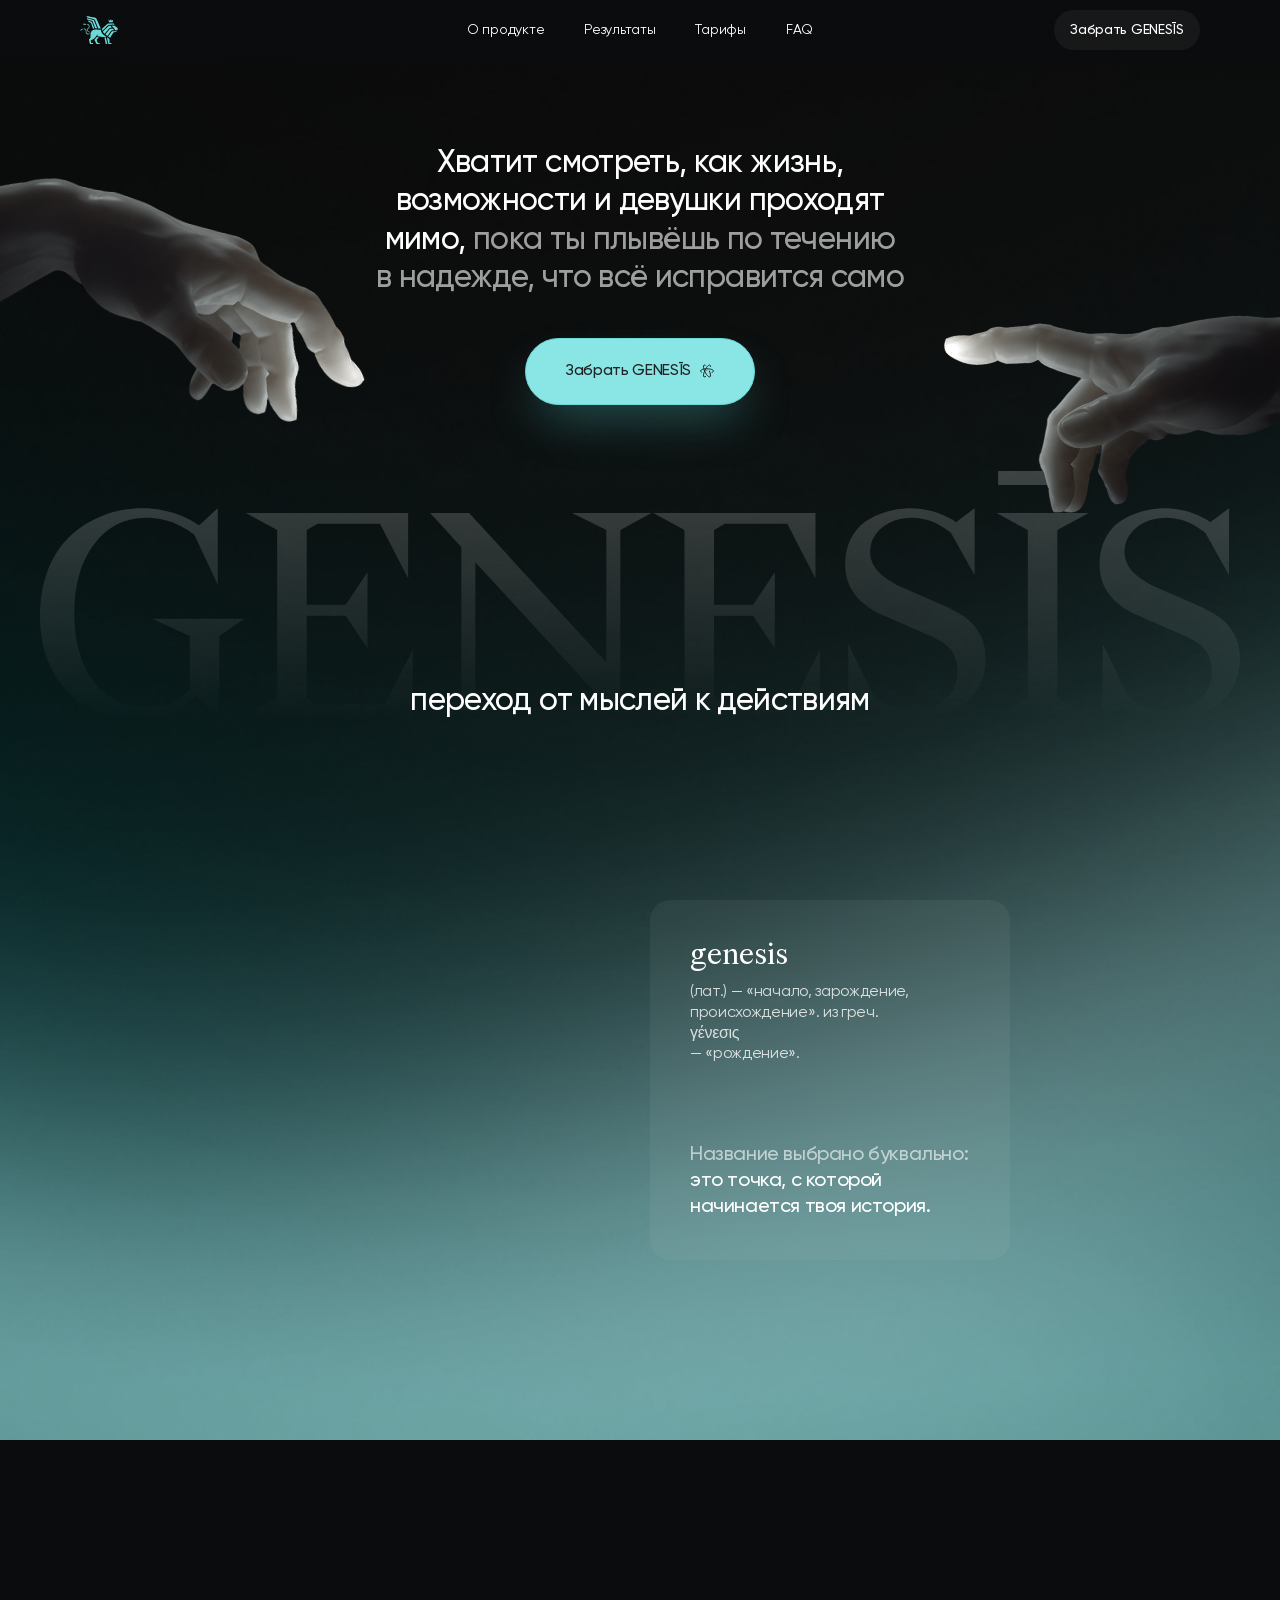
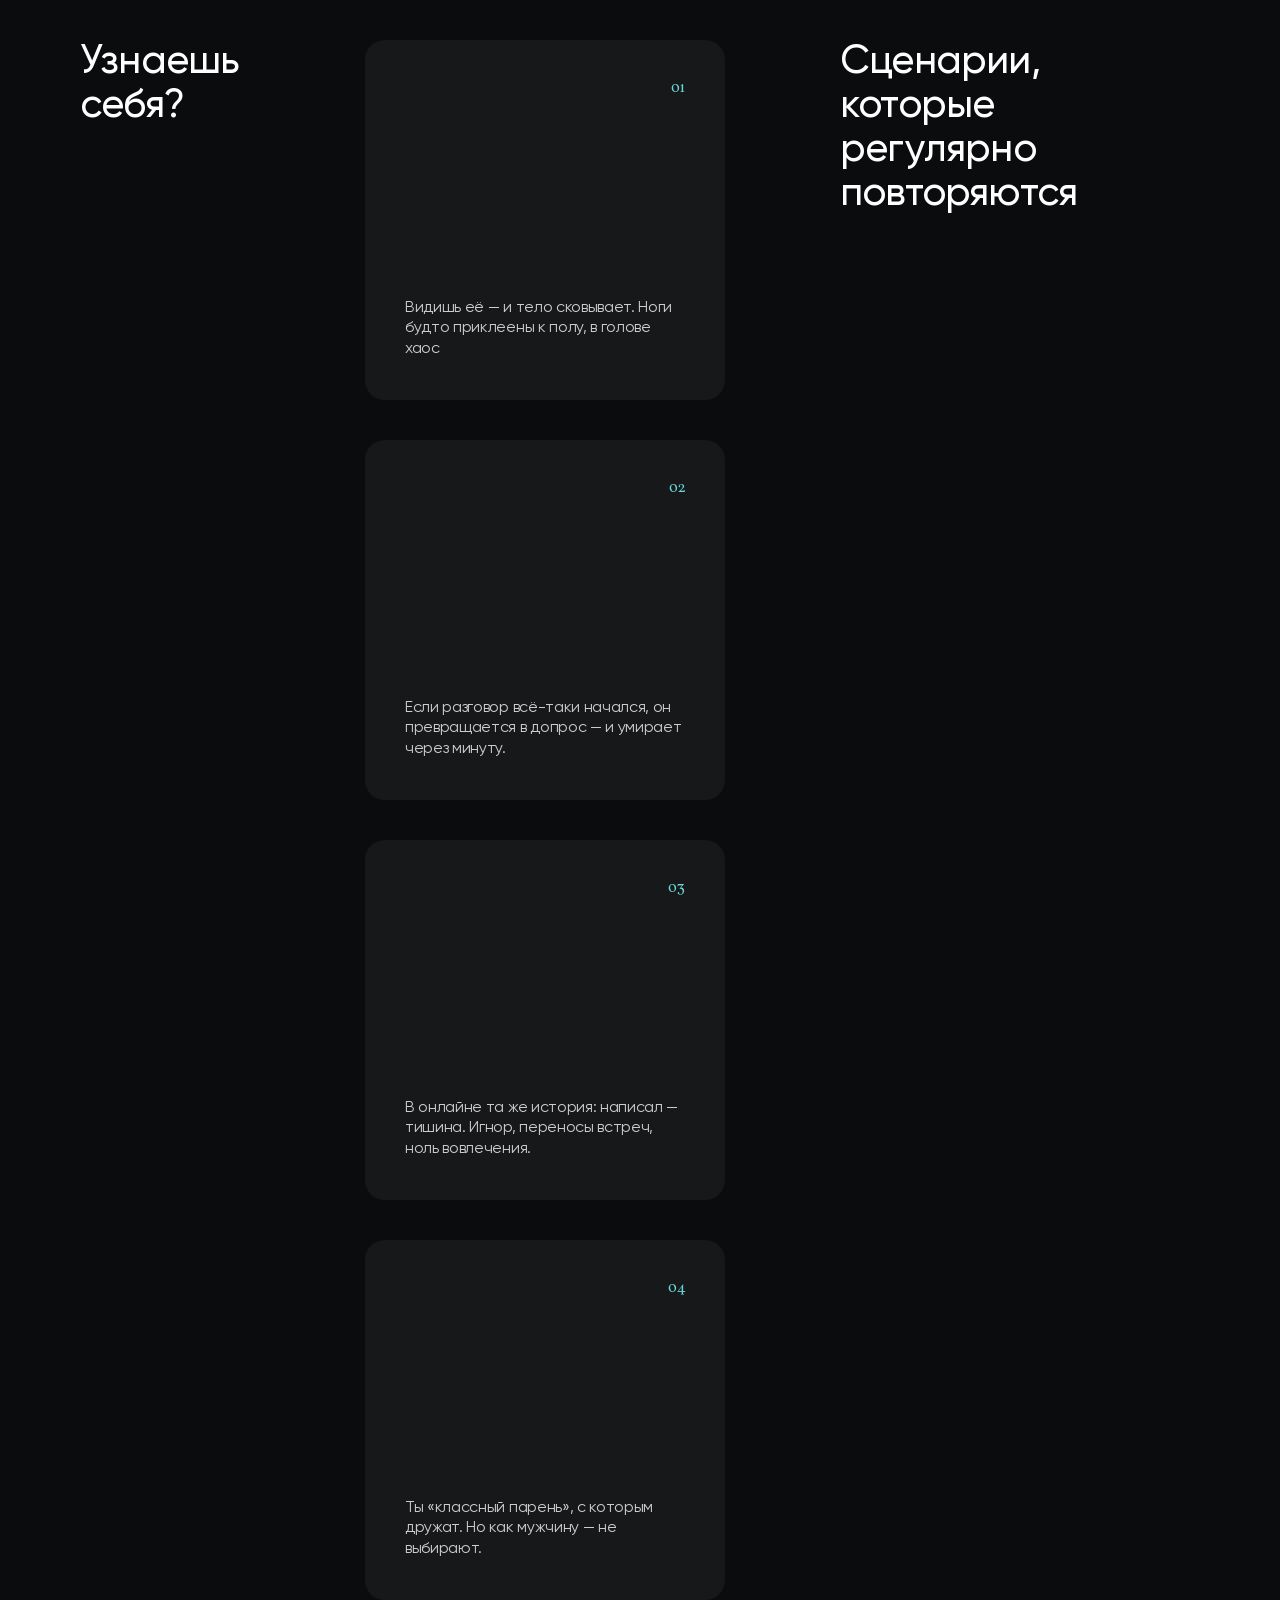
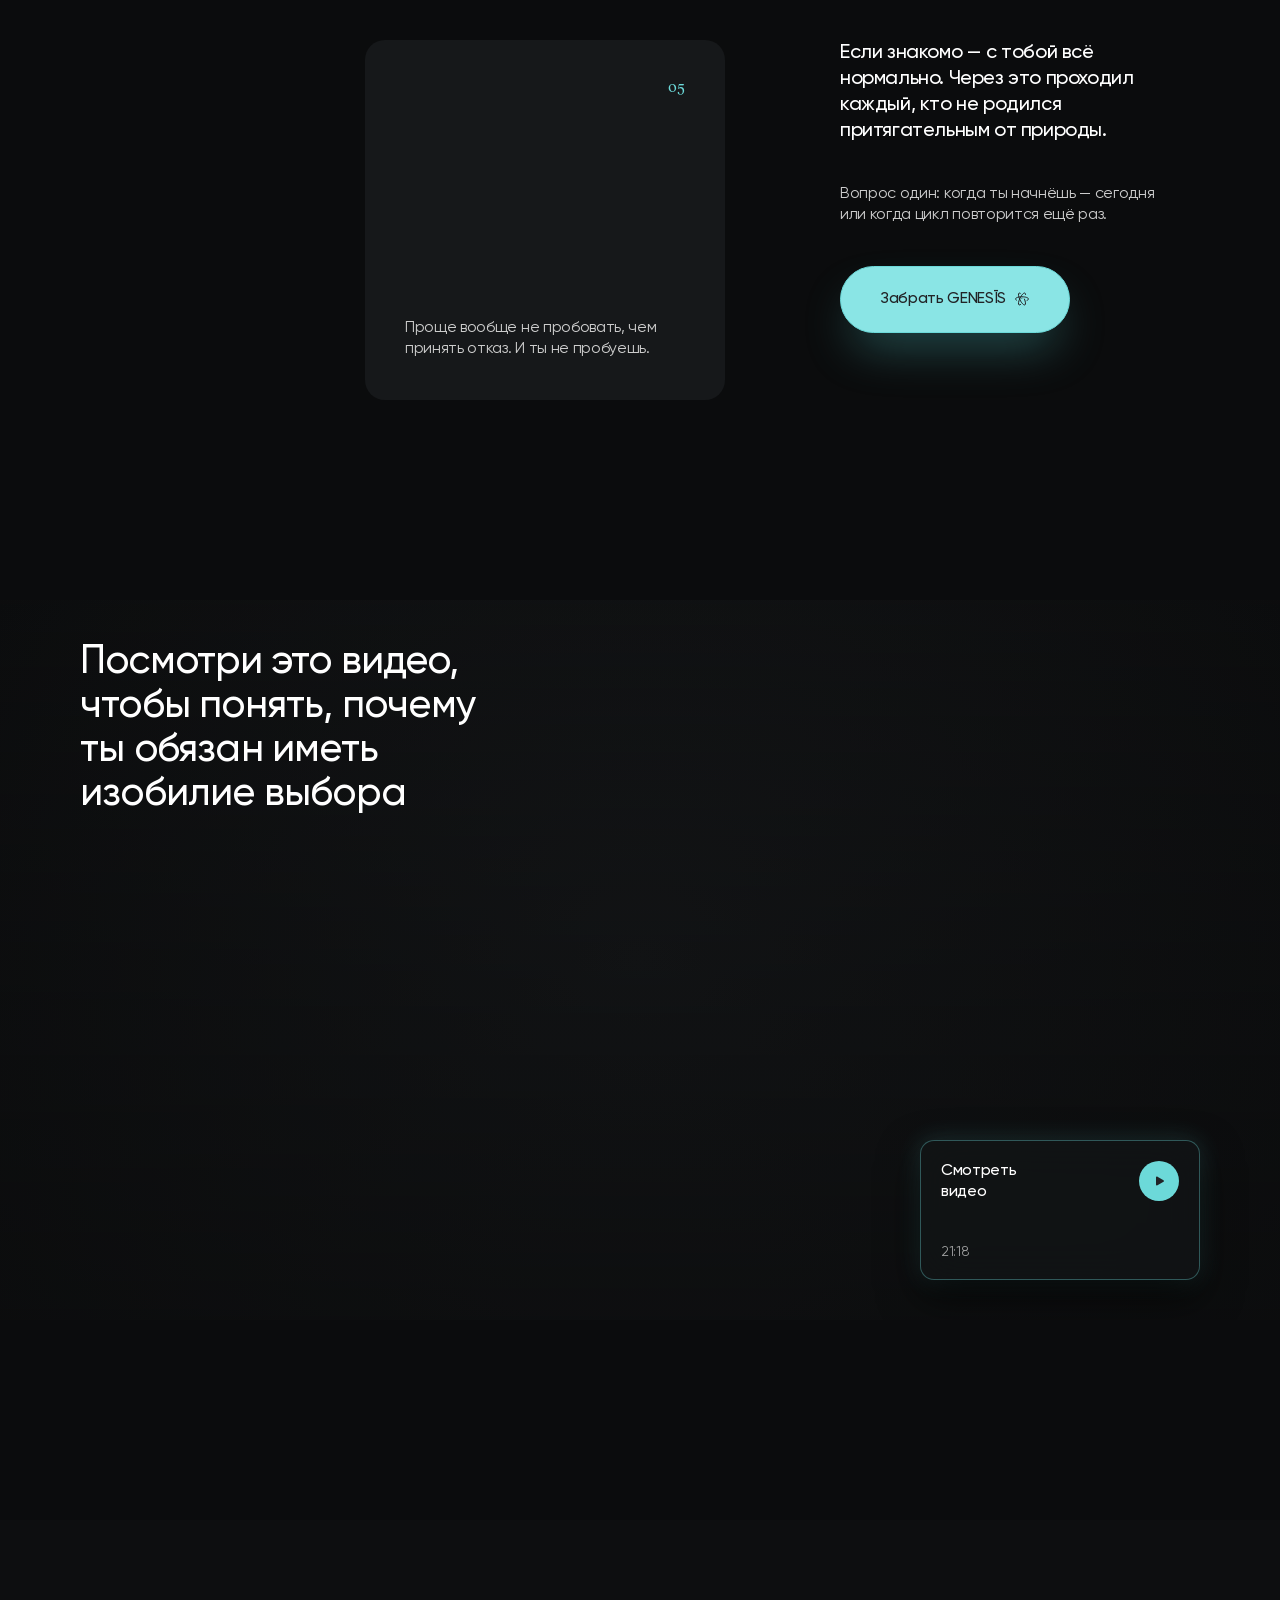
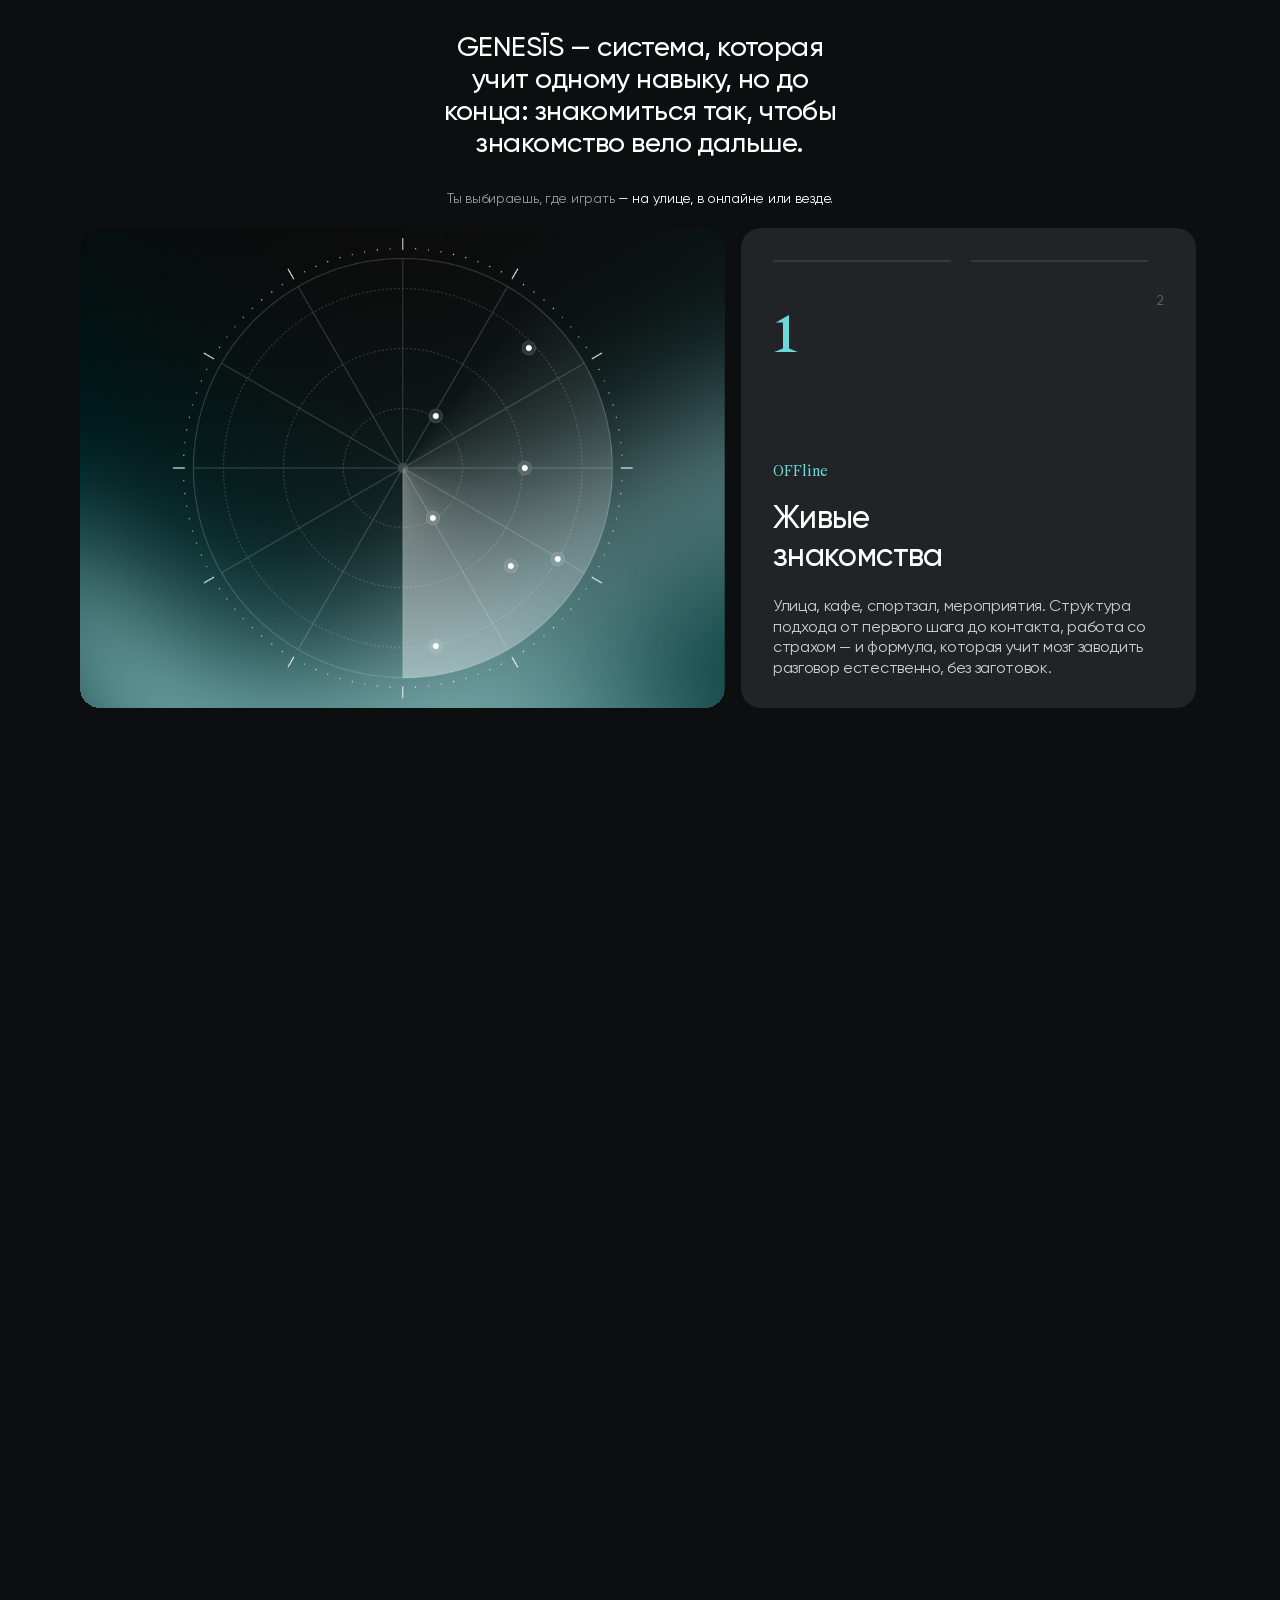
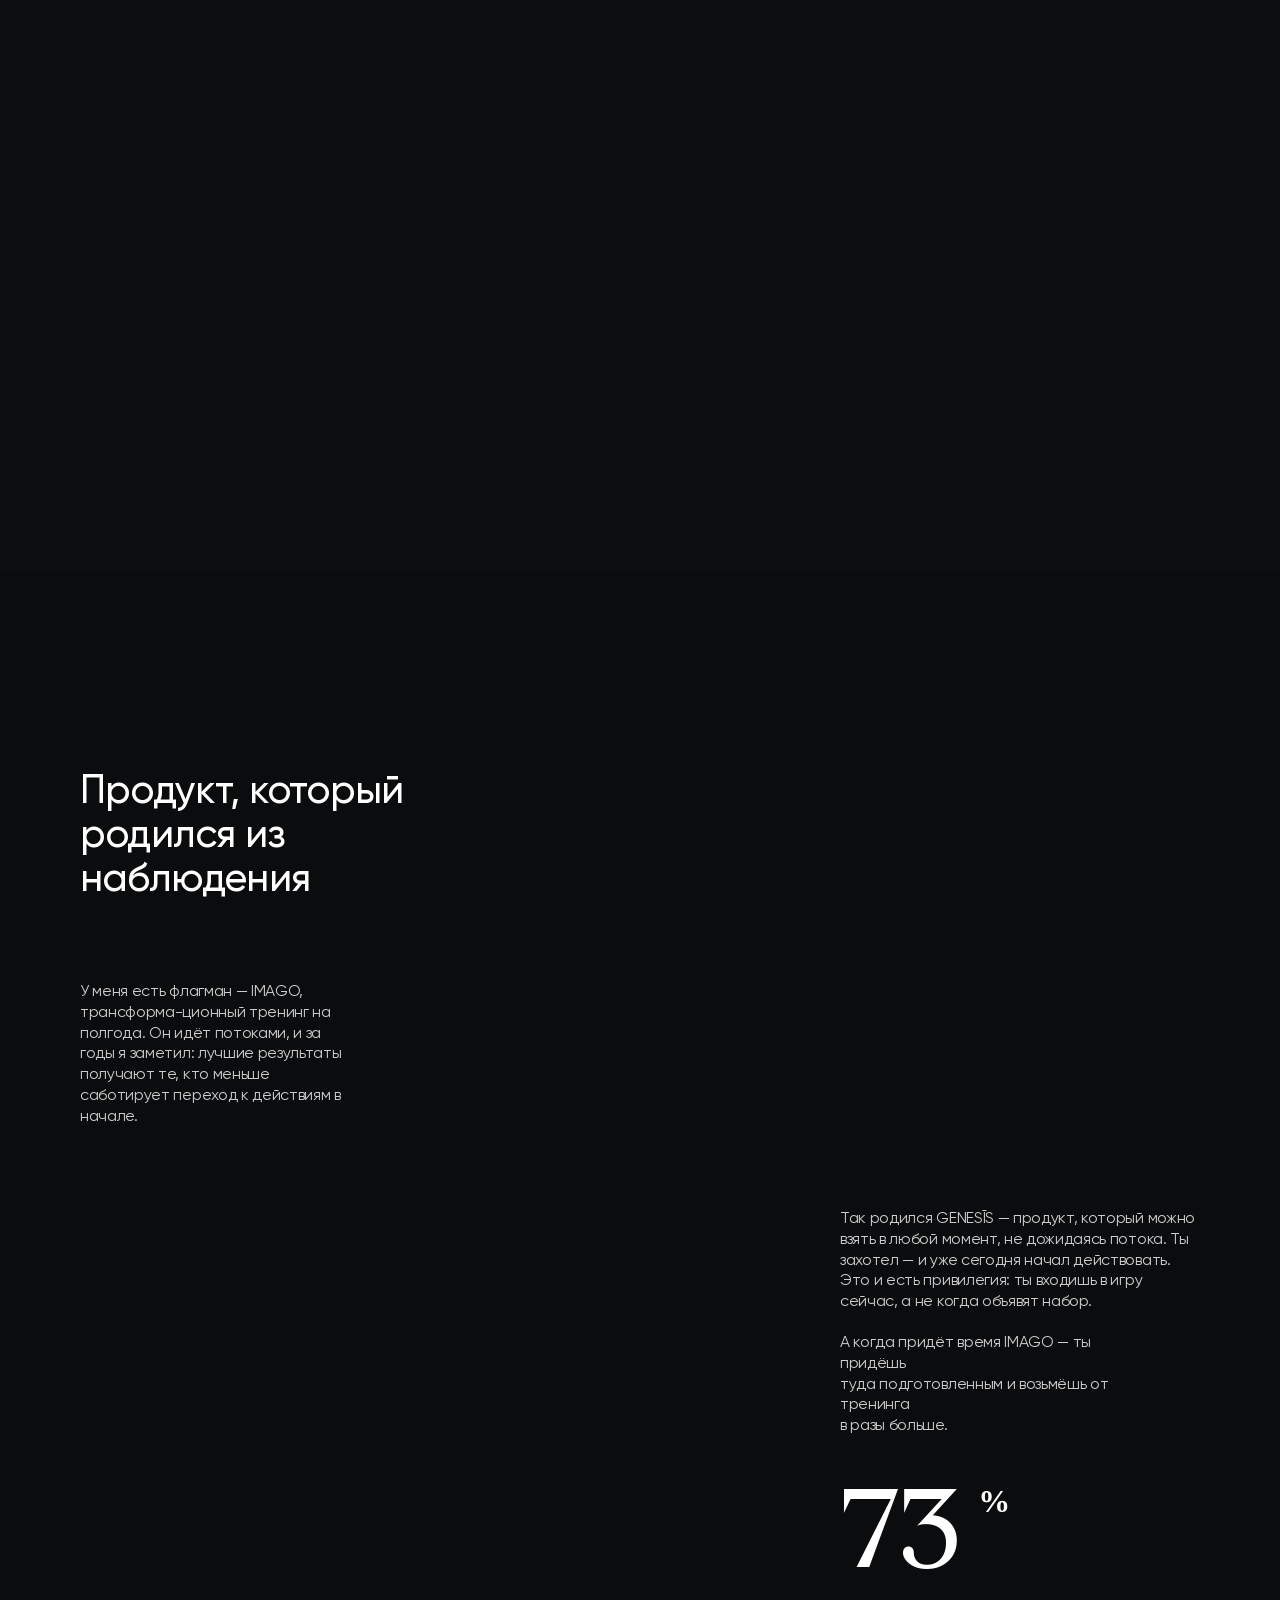
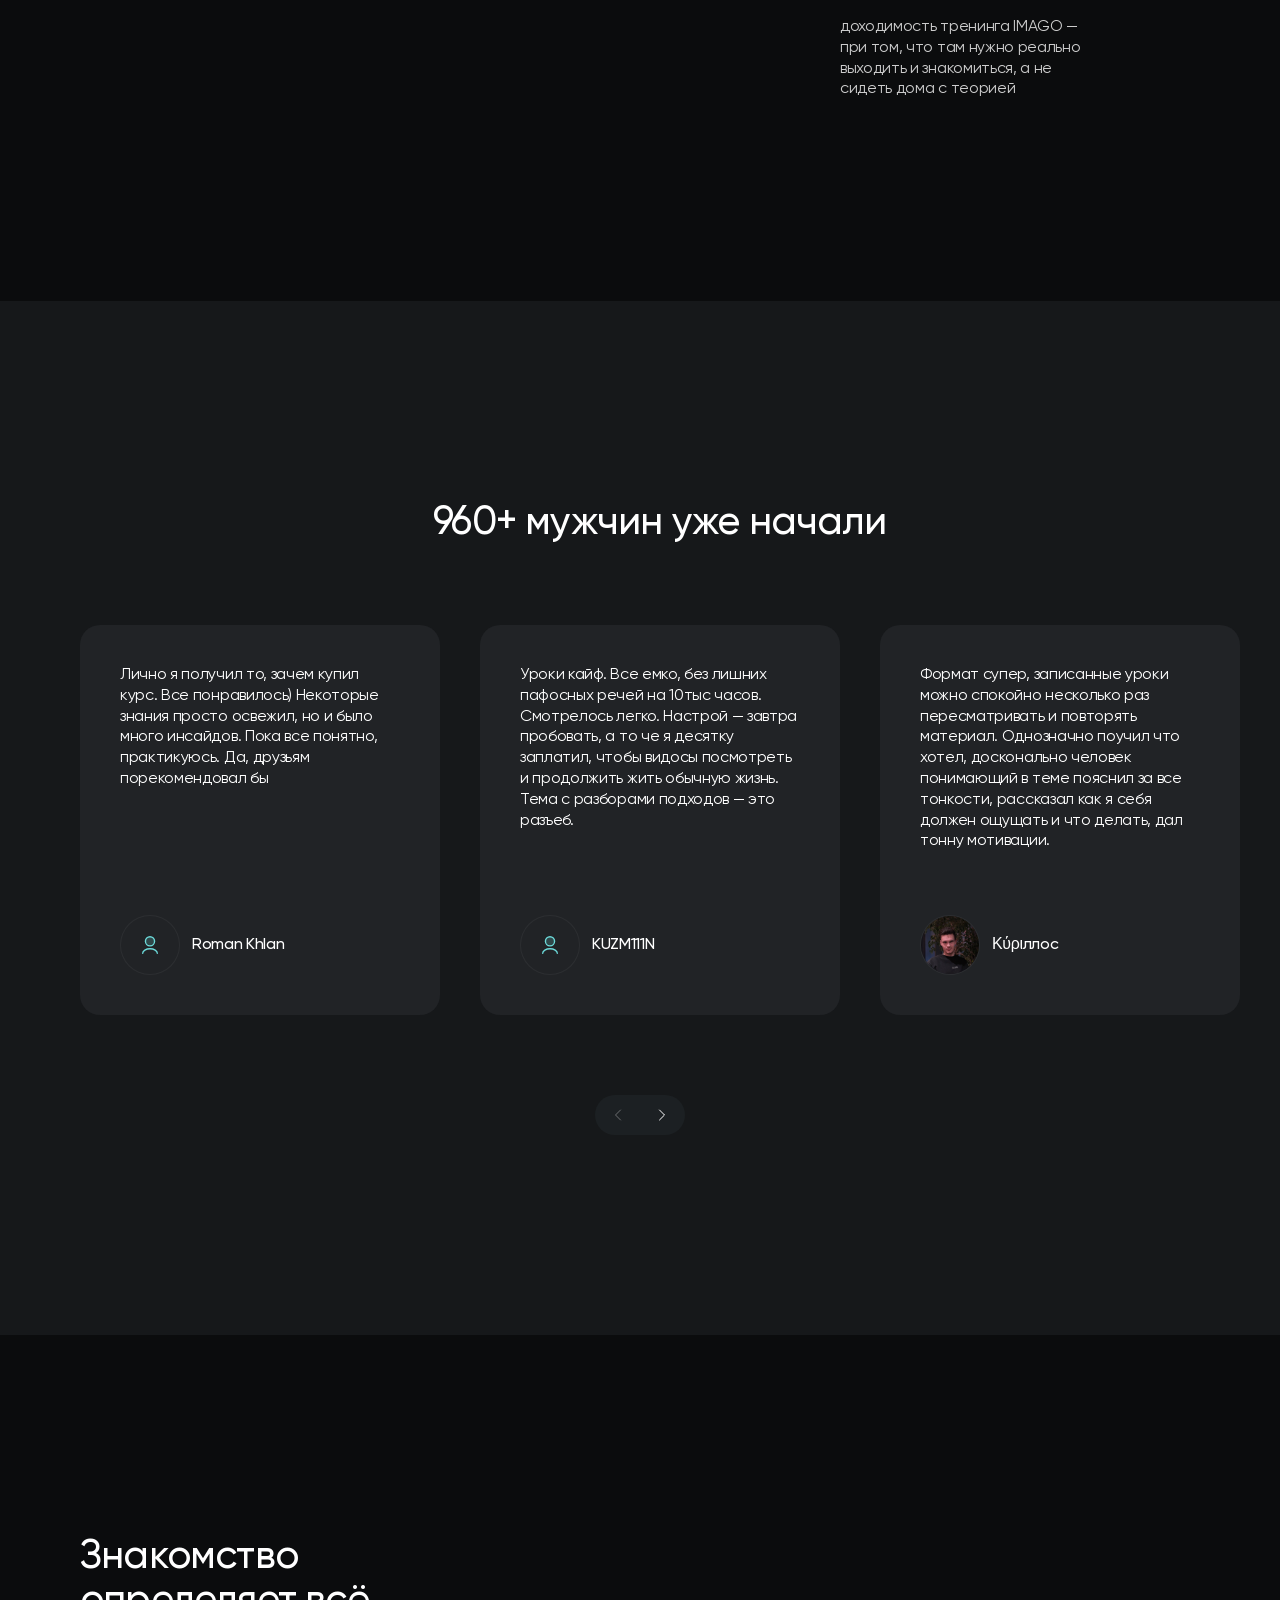
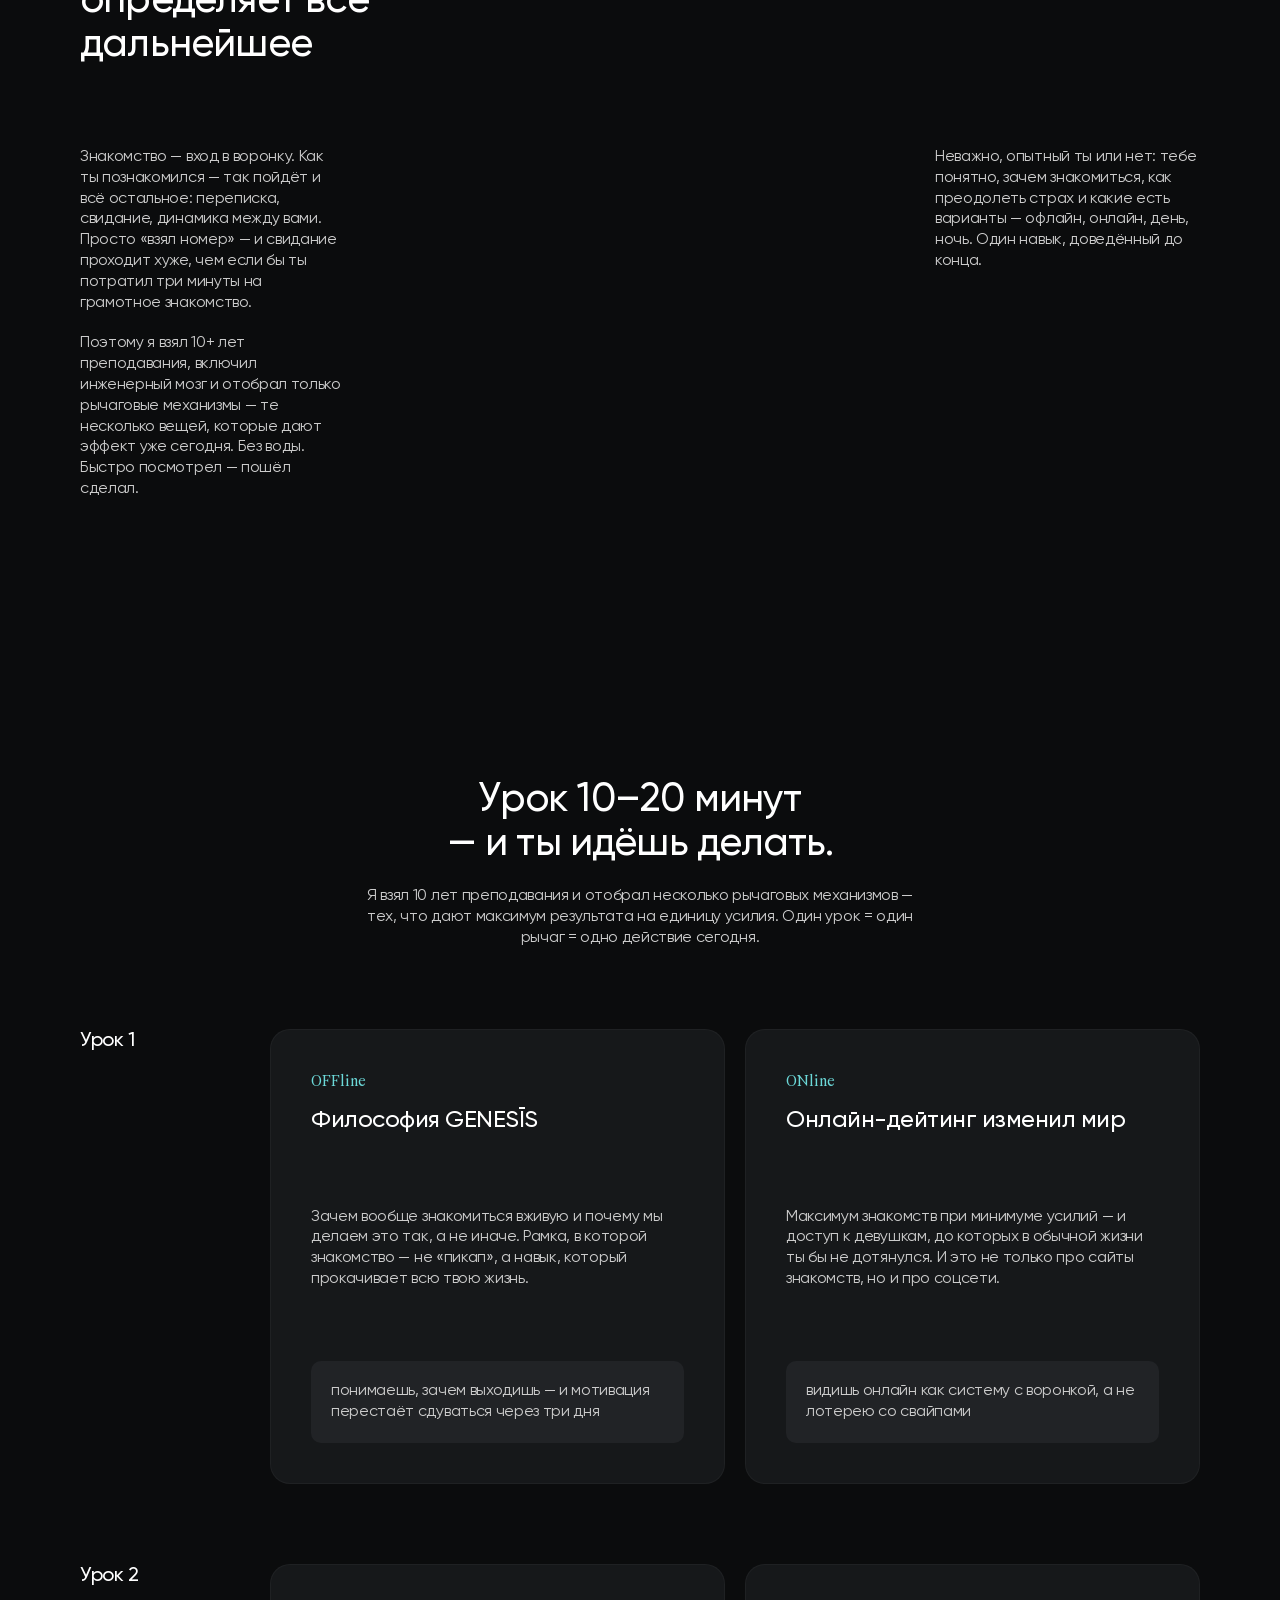
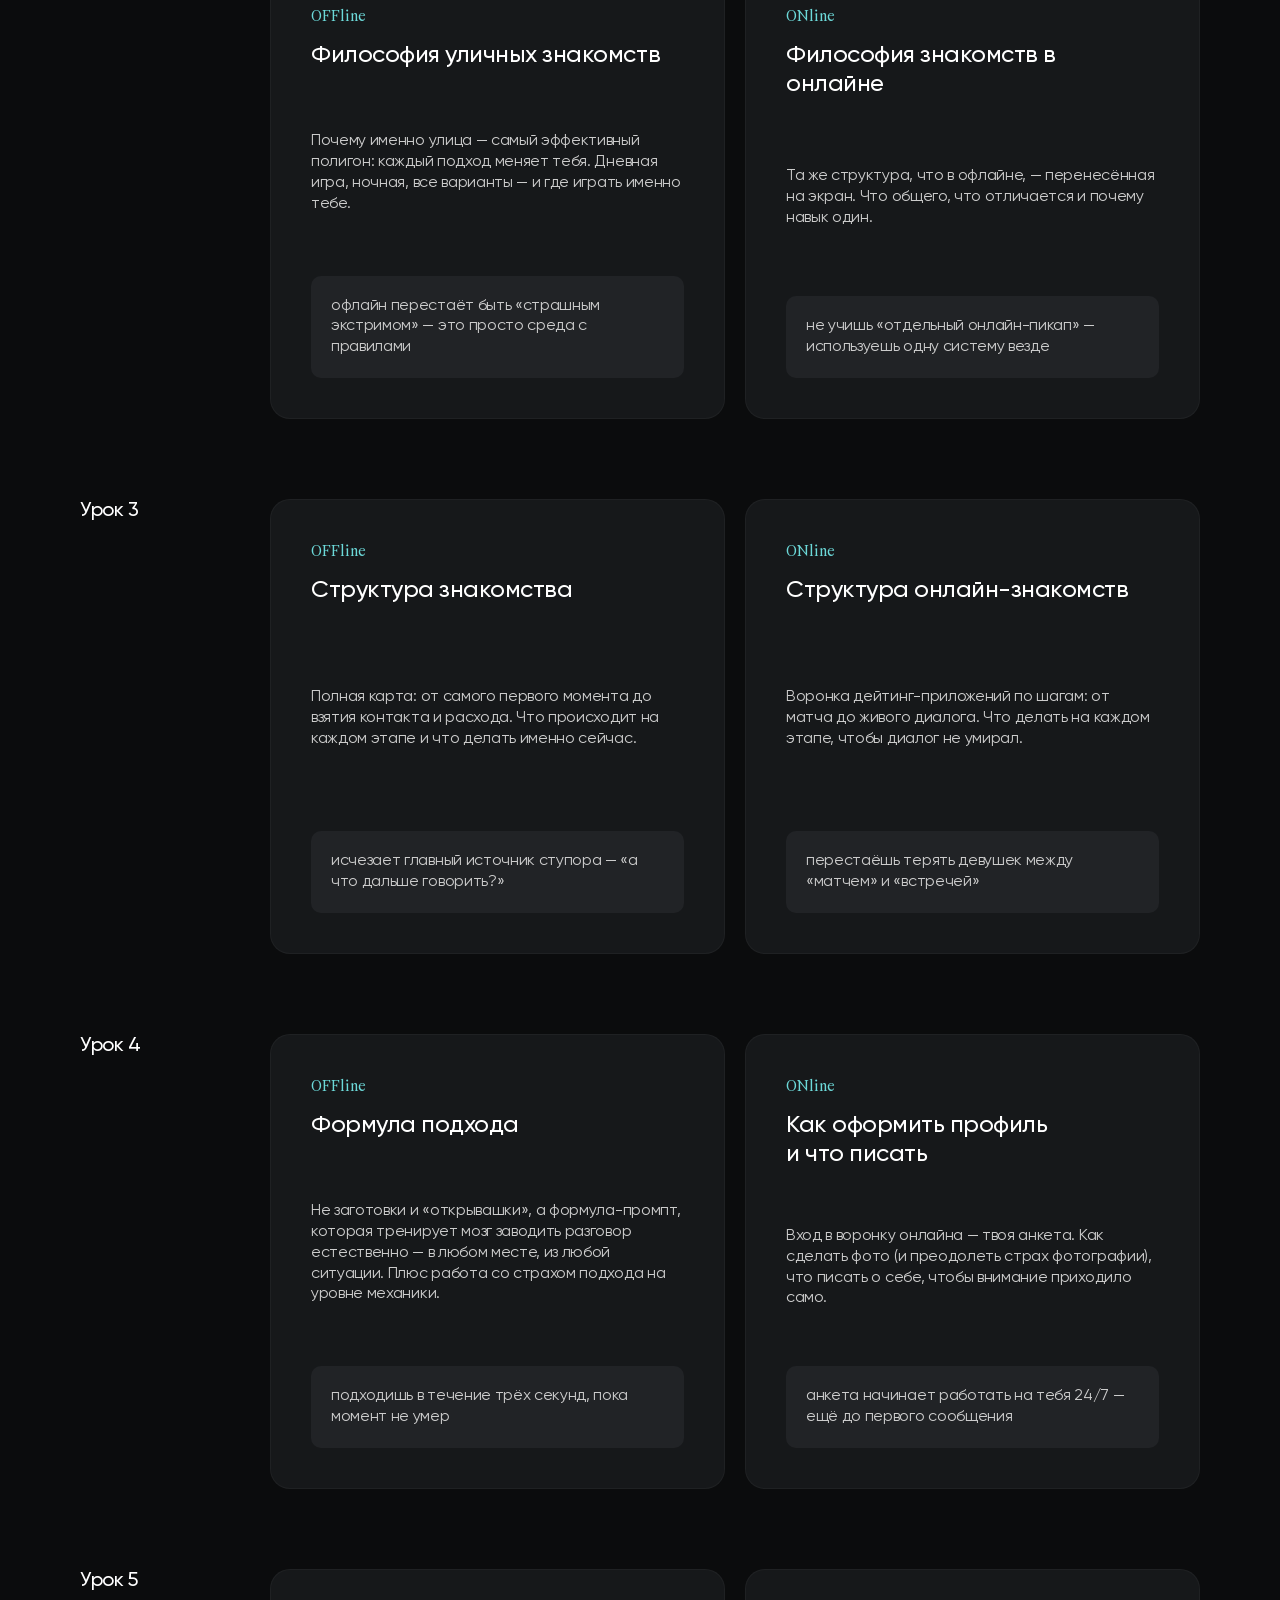
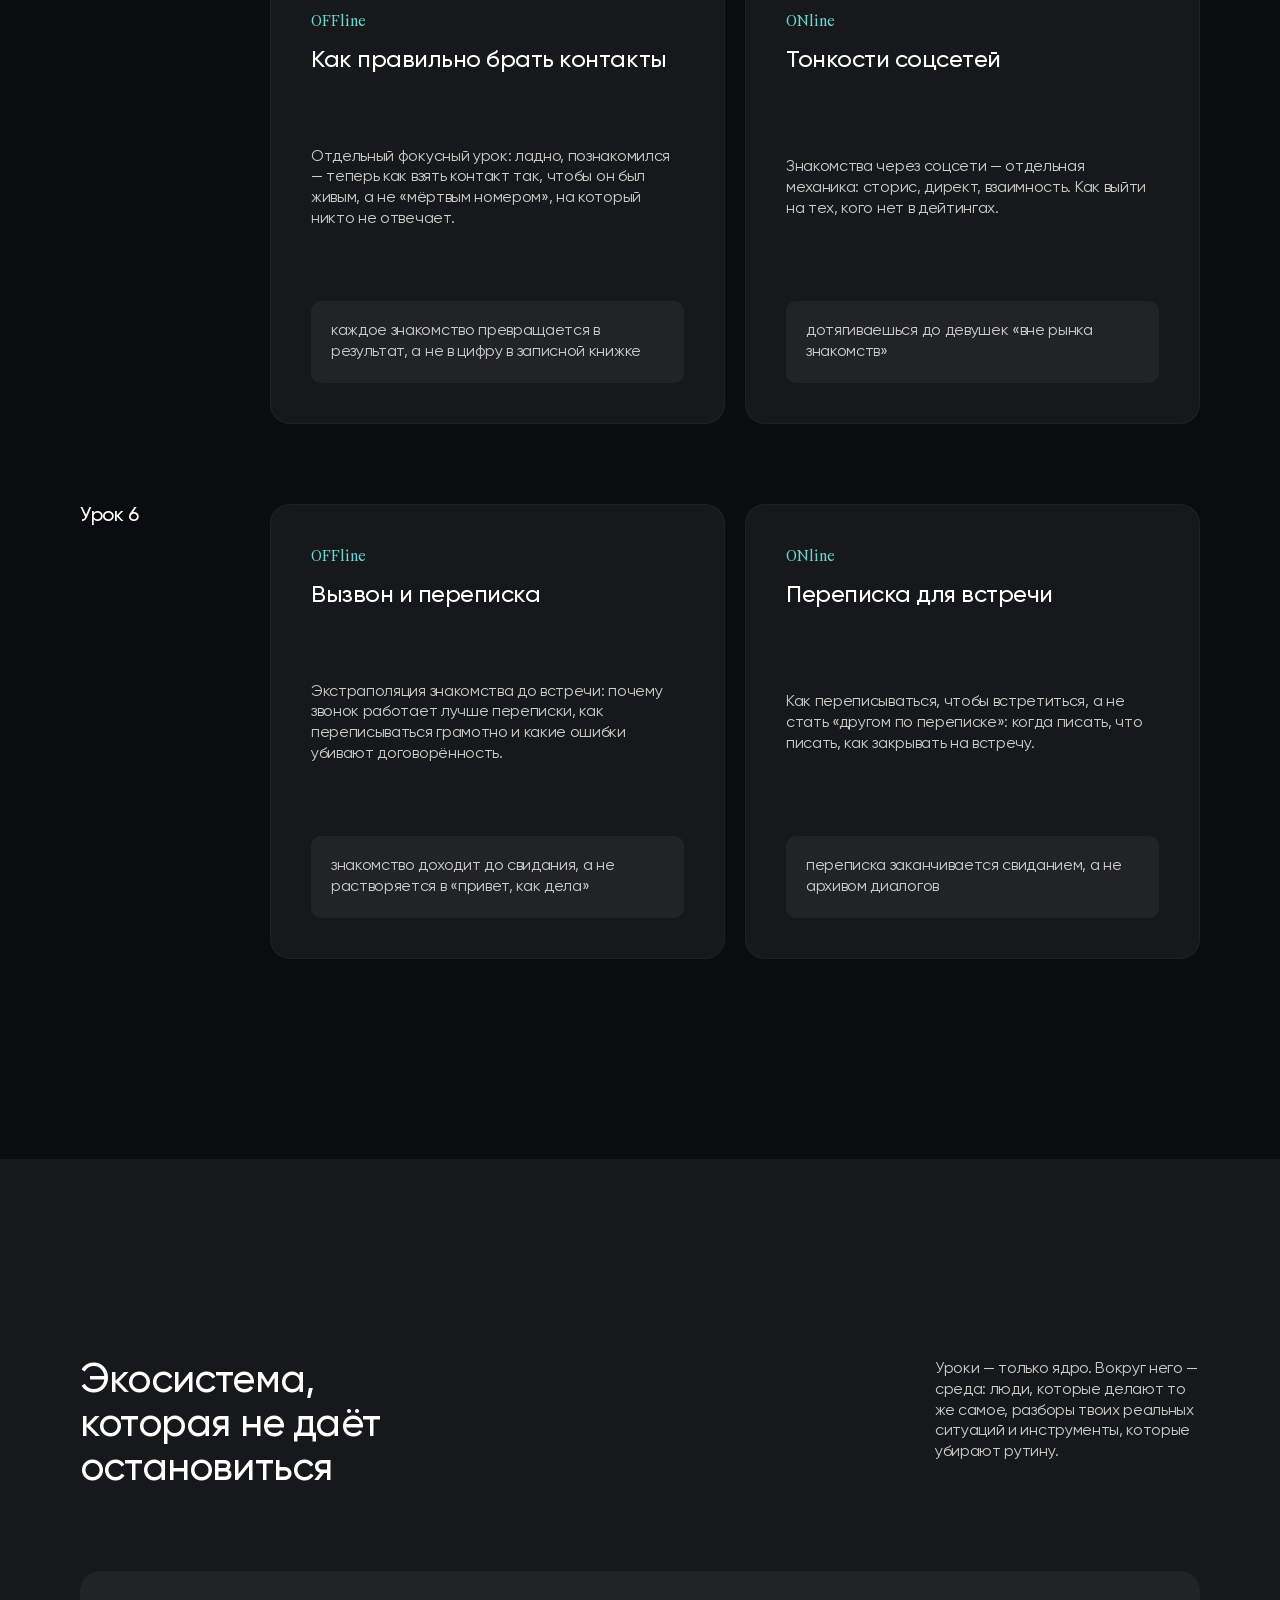
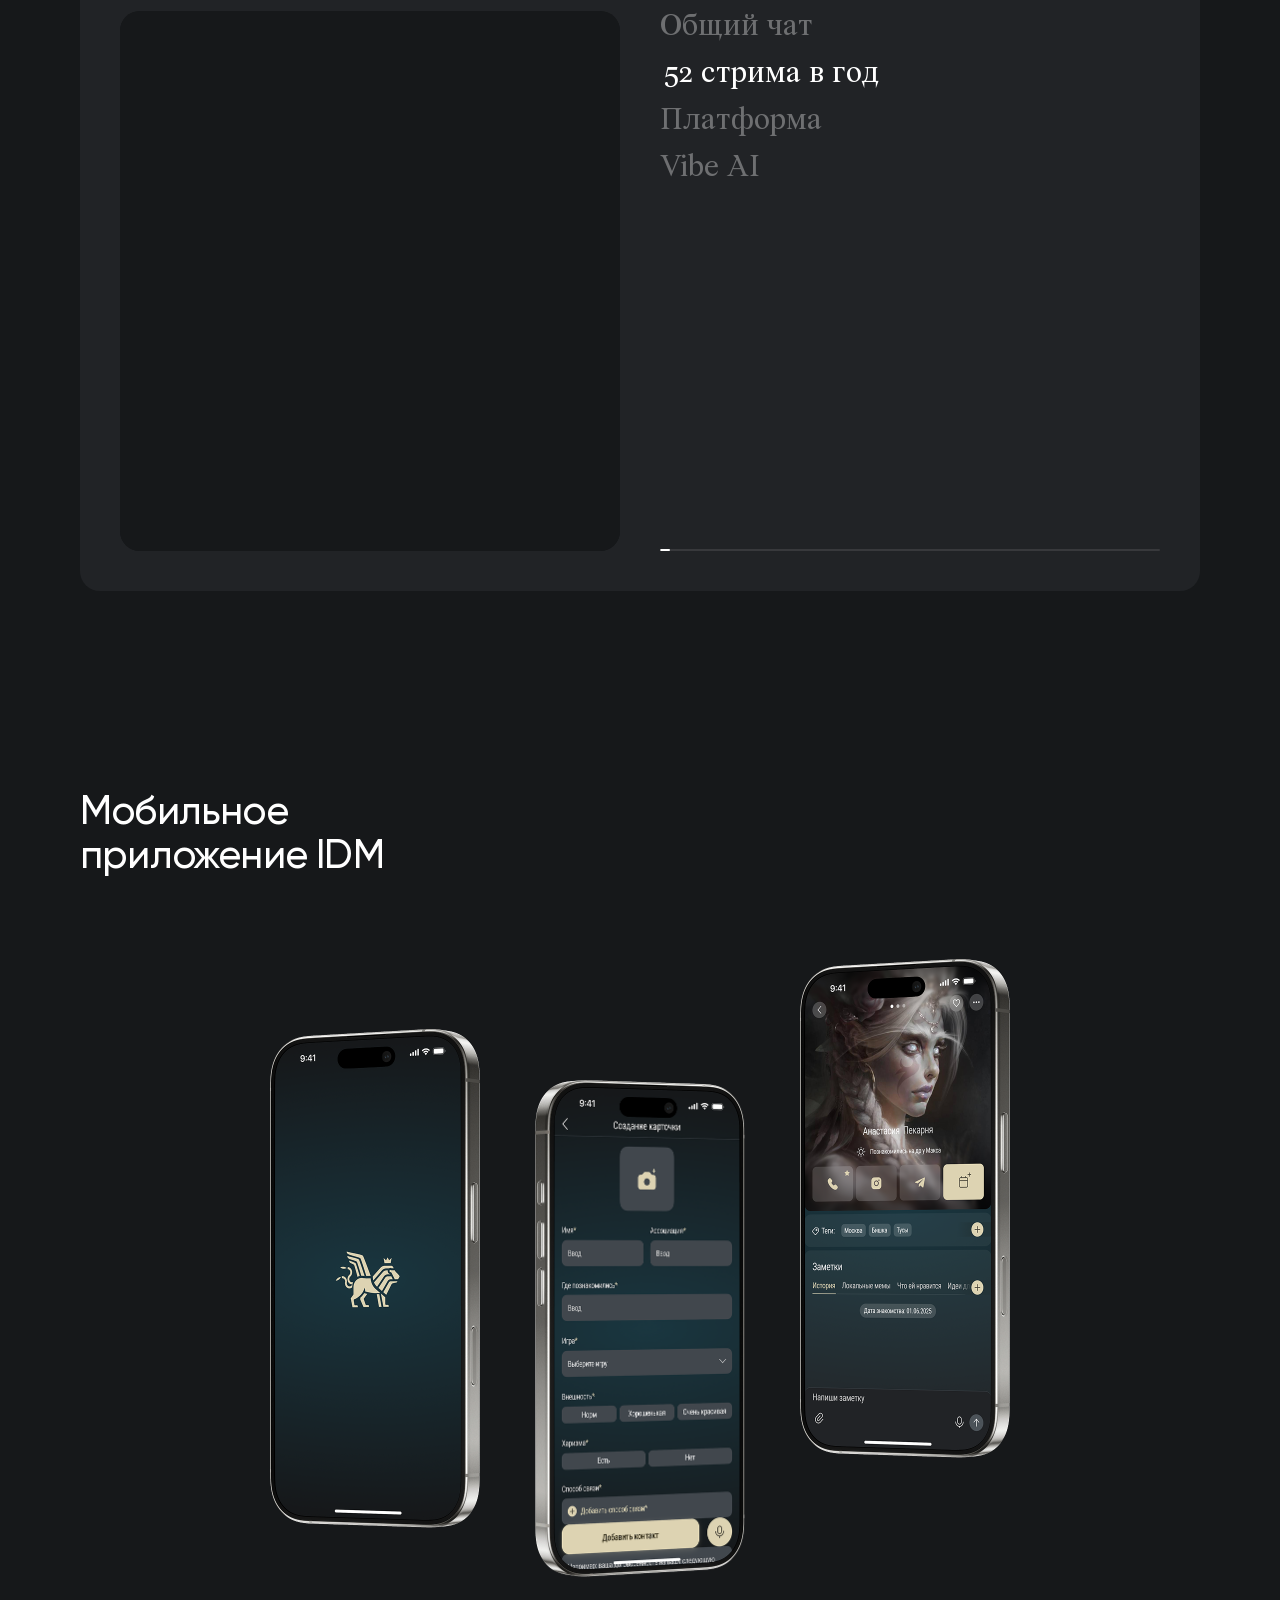
==== commit 6c64779c: "feat: add analytics and payment widgets" ====
--- a/index.html
+++ b/index.html
@@ -16,8 +16,32 @@
   
   <!-- Single CSS entry point: the complete responsive system is composed here. -->
   <link rel="stylesheet" href="css/main.css?v=20260829-43">
+
+  <!-- Yandex.Metrika counter -->
+  <script>
+    (function (m, e, t, r, i, k, a) {
+      m[i] = m[i] || function () { (m[i].a = m[i].a || []).push(arguments); };
+      m[i].l = 1 * new Date();
+      for (var j = 0; j < document.scripts.length; j++) { if (document.scripts[j].src === r) { return; } }
+      k = e.createElement(t); a = e.getElementsByTagName(t)[0]; k.async = 1; k.src = r; a.parentNode.insertBefore(k, a);
+    })(window, document, 'script', 'https://mc.yandex.ru/metrika/tag.js?id=112283545', 'ym');
+
+    ym(112283545, 'init', {
+      ssr: true,
+      webvisor: true,
+      clickmap: true,
+      ecommerce: 'dataLayer',
+      referrer: document.referrer,
+      url: location.href,
+      accurateTrackBounce: true,
+      trackLinks: true
+    });
+  </script>
+  <!-- /Yandex.Metrika counter -->
 </head>
 <body>
+  <!-- Yandex.Metrika noscript fallback -->
+  <noscript><div><img src="https://mc.yandex.ru/watch/112283545" style="position:absolute; left:-9999px;" alt=""></div></noscript>
   <a class="skip-link" href="#main-content">Перейти к содержимому</a>
   <div class="site-wrapper">
 
@@ -800,8 +824,7 @@
             <div class="tariff-price-wrap">
               <span class="tariff-price">9 990 ₽</span>
             </div>
-            <!-- TODO(integration): replace the anchor target with the payment-widget trigger; retain data-tariff="offline" for the widget mapping (GetCourse or another provider). -->
-            <a href="#cta" class="tariff-btn" data-tariff="offline" data-widget-trigger="payment">Занять место</a>
+            <a href="#" class="tariff-btn" data-tariff="offline" data-widget-trigger="payment" aria-haspopup="dialog">Занять место</a>
           </div>
 
           <!-- Tariff 2: 2 in 1 (Featured Recommended) -->
@@ -846,8 +869,7 @@
                 <span class="tariff-price">14 990 ₽</span>
                 <span class="tariff-price-old">Вместо 20 000 ₽ по отдельности</span>
               </div>
-              <!-- TODO(integration): replace the anchor target with the payment-widget trigger; retain data-tariff="bundle" for the widget mapping (GetCourse or another provider). -->
-              <a href="#cta" class="tariff-btn" data-tariff="bundle" data-widget-trigger="payment">Забрать комплект</a>
+              <a href="#" class="tariff-btn" data-tariff="bundle" data-widget-trigger="payment" aria-haspopup="dialog">Забрать комплект</a>
             </div>
           </div>
 
@@ -882,8 +904,7 @@
             <div class="tariff-price-wrap">
               <span class="tariff-price">9 990 ₽</span>
             </div>
-            <!-- TODO(integration): replace the anchor target with the payment-widget trigger; retain data-tariff="online" for the widget mapping (GetCourse or another provider). -->
-            <a href="#cta" class="tariff-btn" data-tariff="online" data-widget-trigger="payment">Занять место</a>
+            <a href="#" class="tariff-btn" data-tariff="online" data-widget-trigger="payment" aria-haspopup="dialog">Занять место</a>
           </div>
 
         </div>
@@ -1248,6 +1269,27 @@
 
   </div>
 
+  <div class="payment-modal" id="payment-modal" hidden aria-hidden="true">
+    <div class="payment-modal__dialog" role="dialog" aria-modal="true" aria-labelledby="payment-modal-title" aria-describedby="payment-modal-description">
+      <button class="payment-modal__close" type="button" aria-label="Закрыть окно оплаты">×</button>
+      <div class="payment-modal__header">
+        <p class="payment-modal__eyebrow">GENESĪS</p>
+        <h2 id="payment-modal-title">Выберите способ оплаты</h2>
+        <p id="payment-modal-description">Безопасная оплата через IMAGO.</p>
+      </div>
+
+      <div class="payment-widget-slot" data-payment-widget="offline" hidden>
+        <script id="b1c591ab3f8f839544eab4e743e890b73a67440f" src="https://imago.study/pl/lite/widget/script?id=1589180"></script>
+      </div>
+      <div class="payment-widget-slot" data-payment-widget="online" hidden>
+        <script id="b62f6e998e91cf85734e4633274d6ff8eec30fbb" src="https://imago.study/pl/lite/widget/script?id=1589183"></script>
+      </div>
+      <div class="payment-widget-slot" data-payment-widget="bundle" hidden>
+        <script id="f03f98d874e2503d4e462cb0a2ce87954c481676" src="https://imago.study/pl/lite/widget/script?id=1589184"></script>
+      </div>
+    </div>
+  </div>
+
   <!-- Mobile Landscape & Tablet Portrait Orientation Lock Overlay (Figma Node 4045:8682 & 4045:7964) -->
   <div class="orientation-rotate-overlay" id="orientation-rotate-overlay" aria-hidden="true">
     <div class="orientation-header">
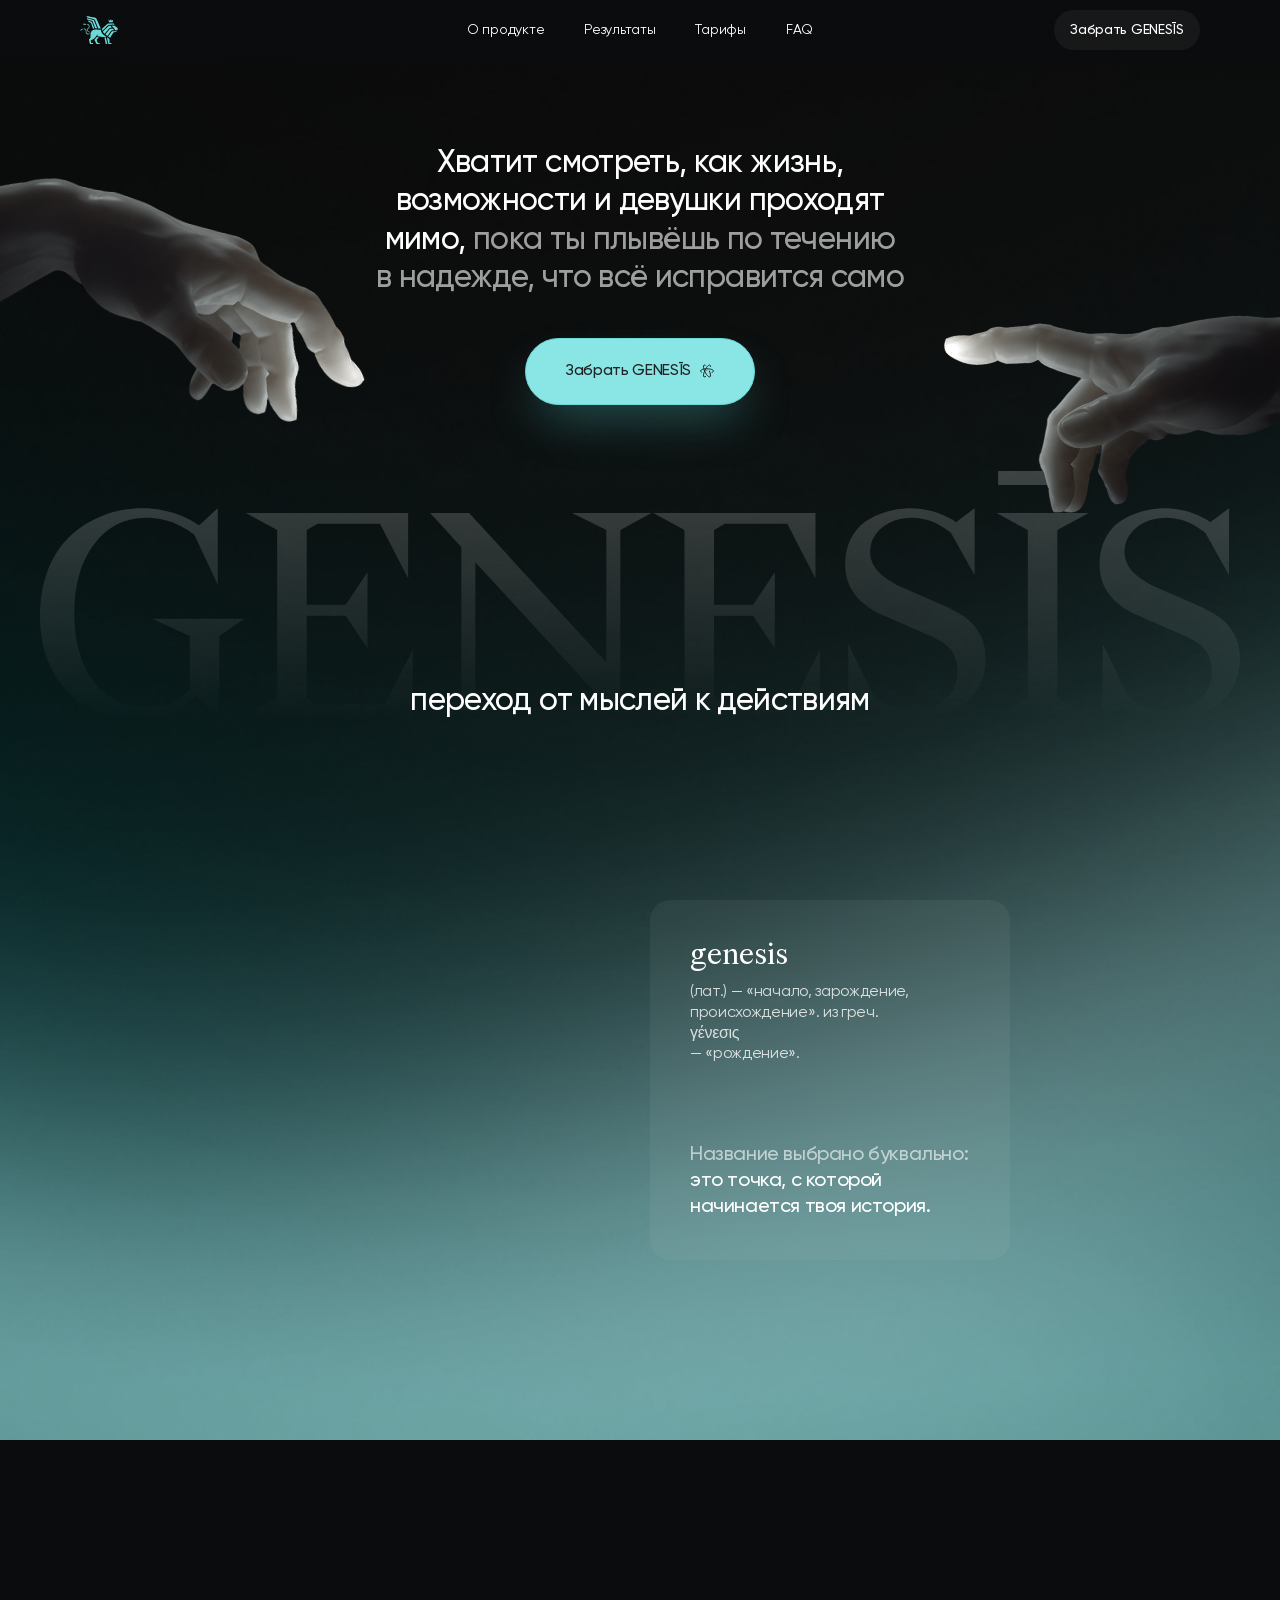
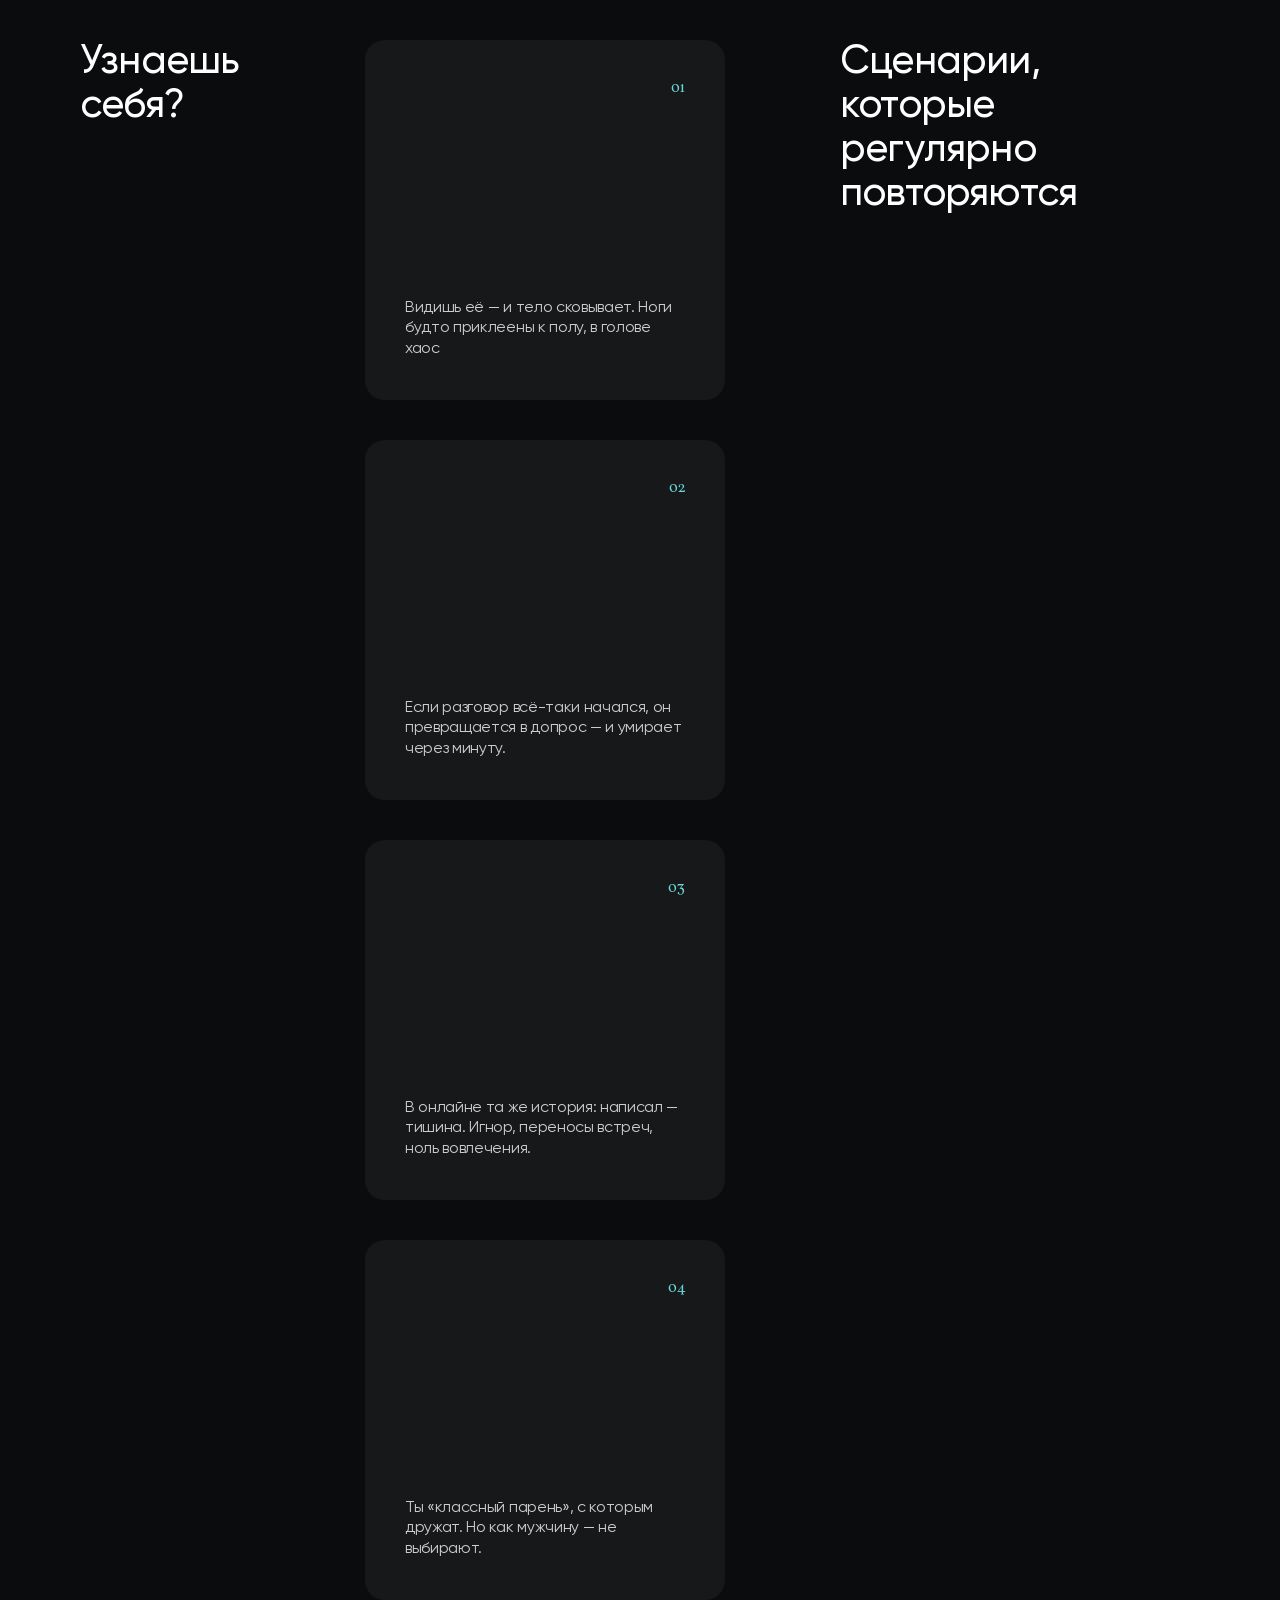
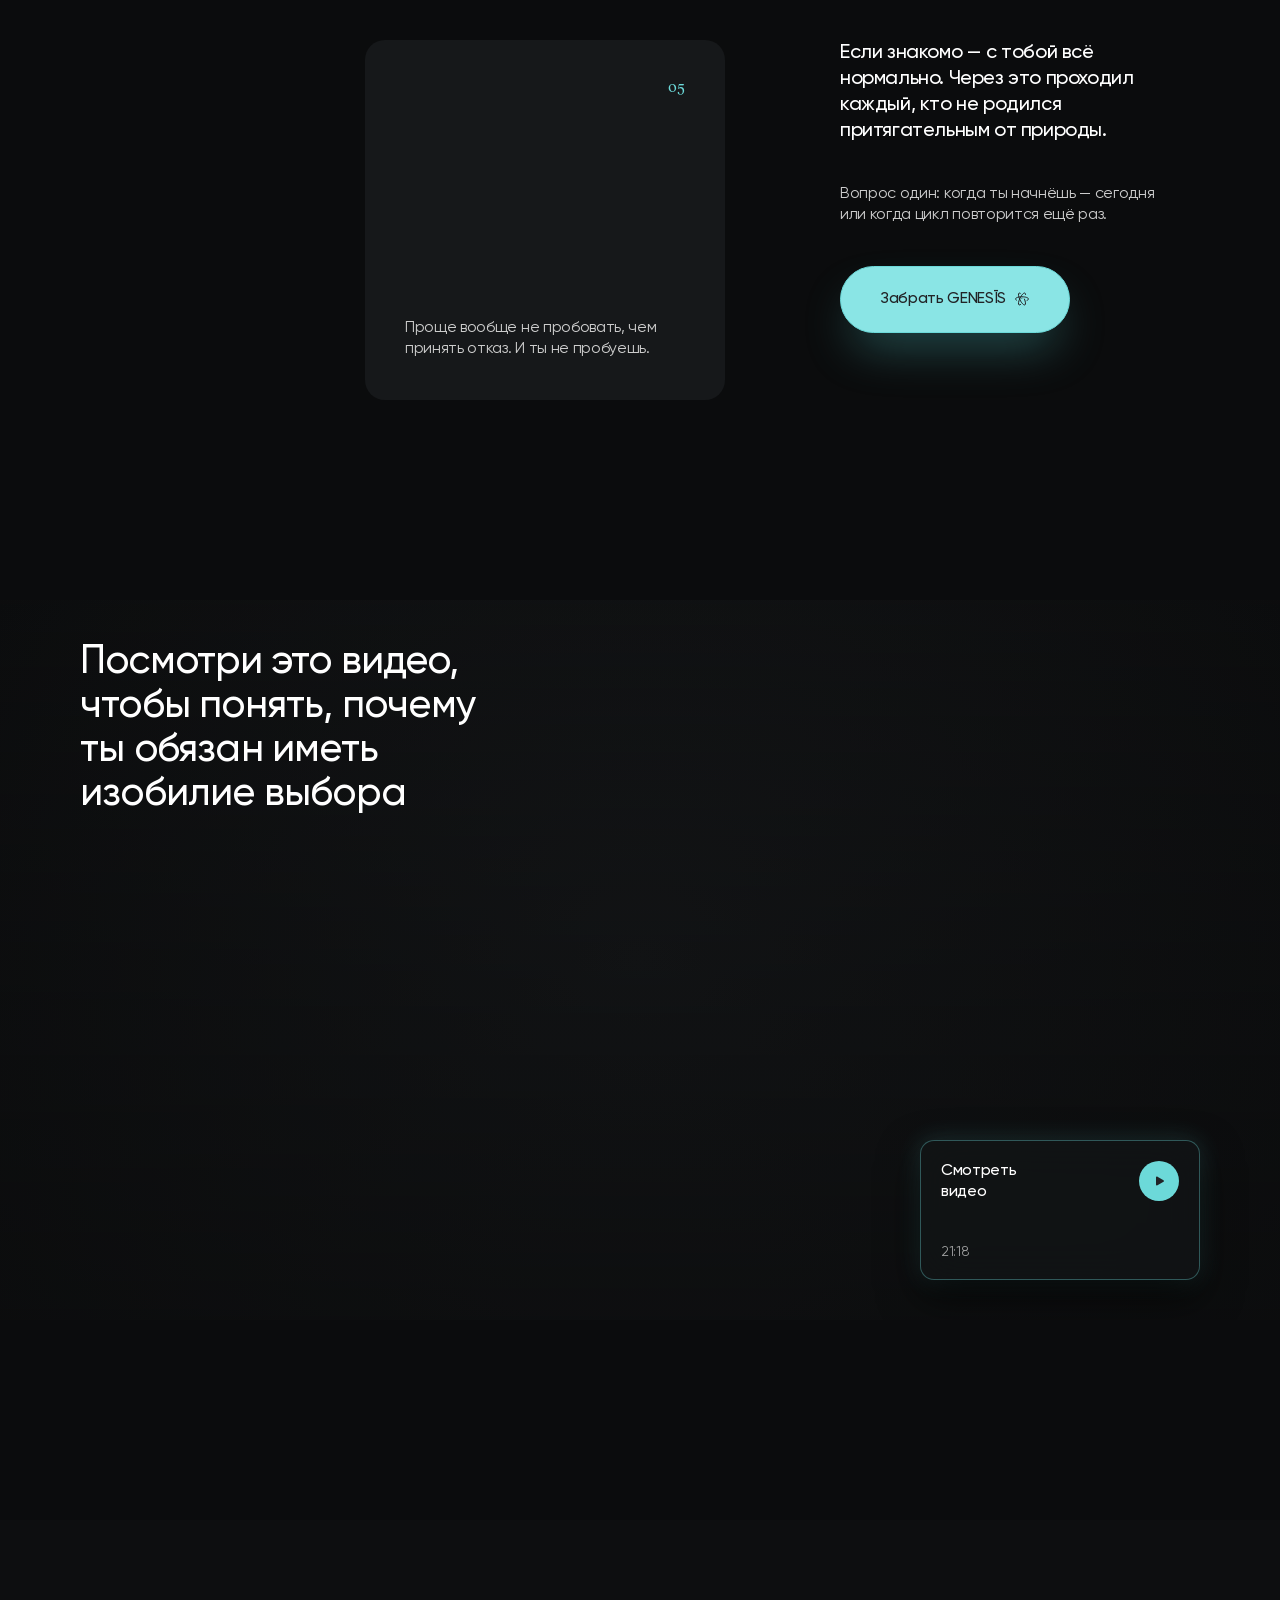
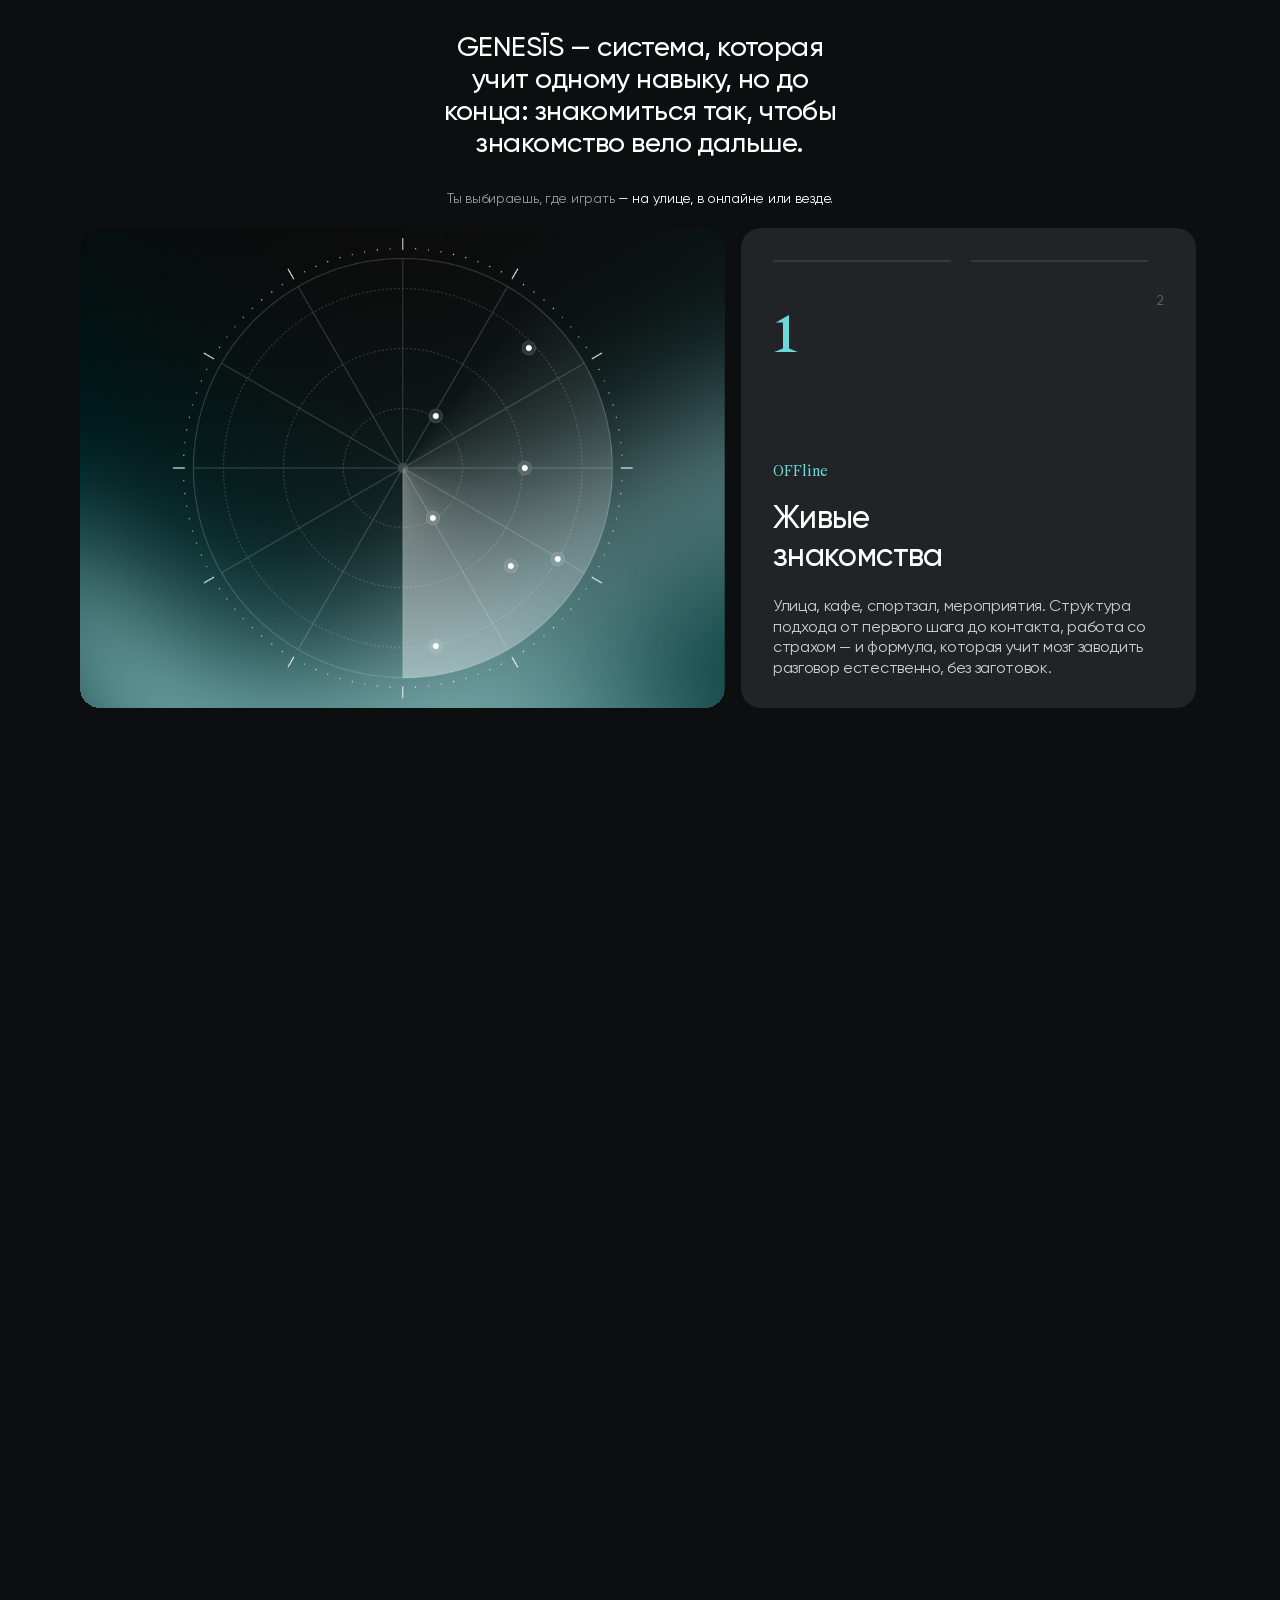
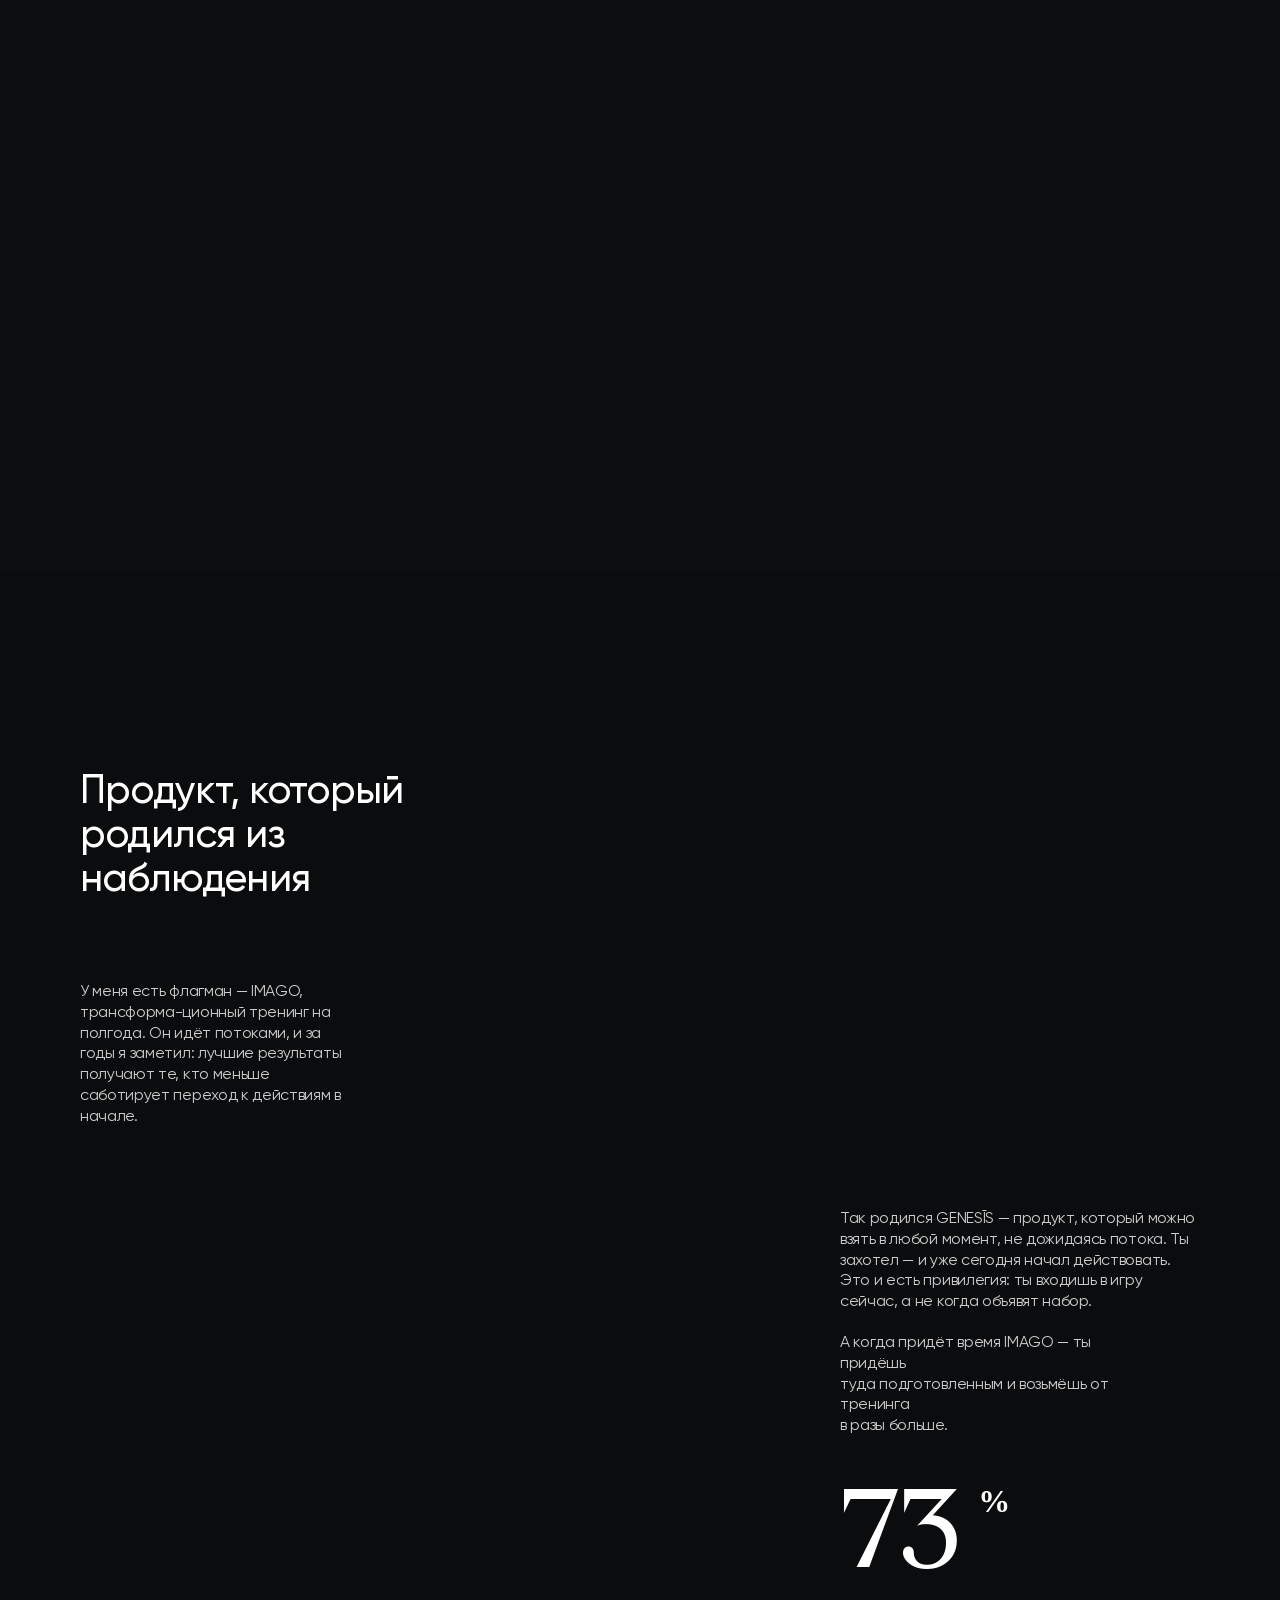
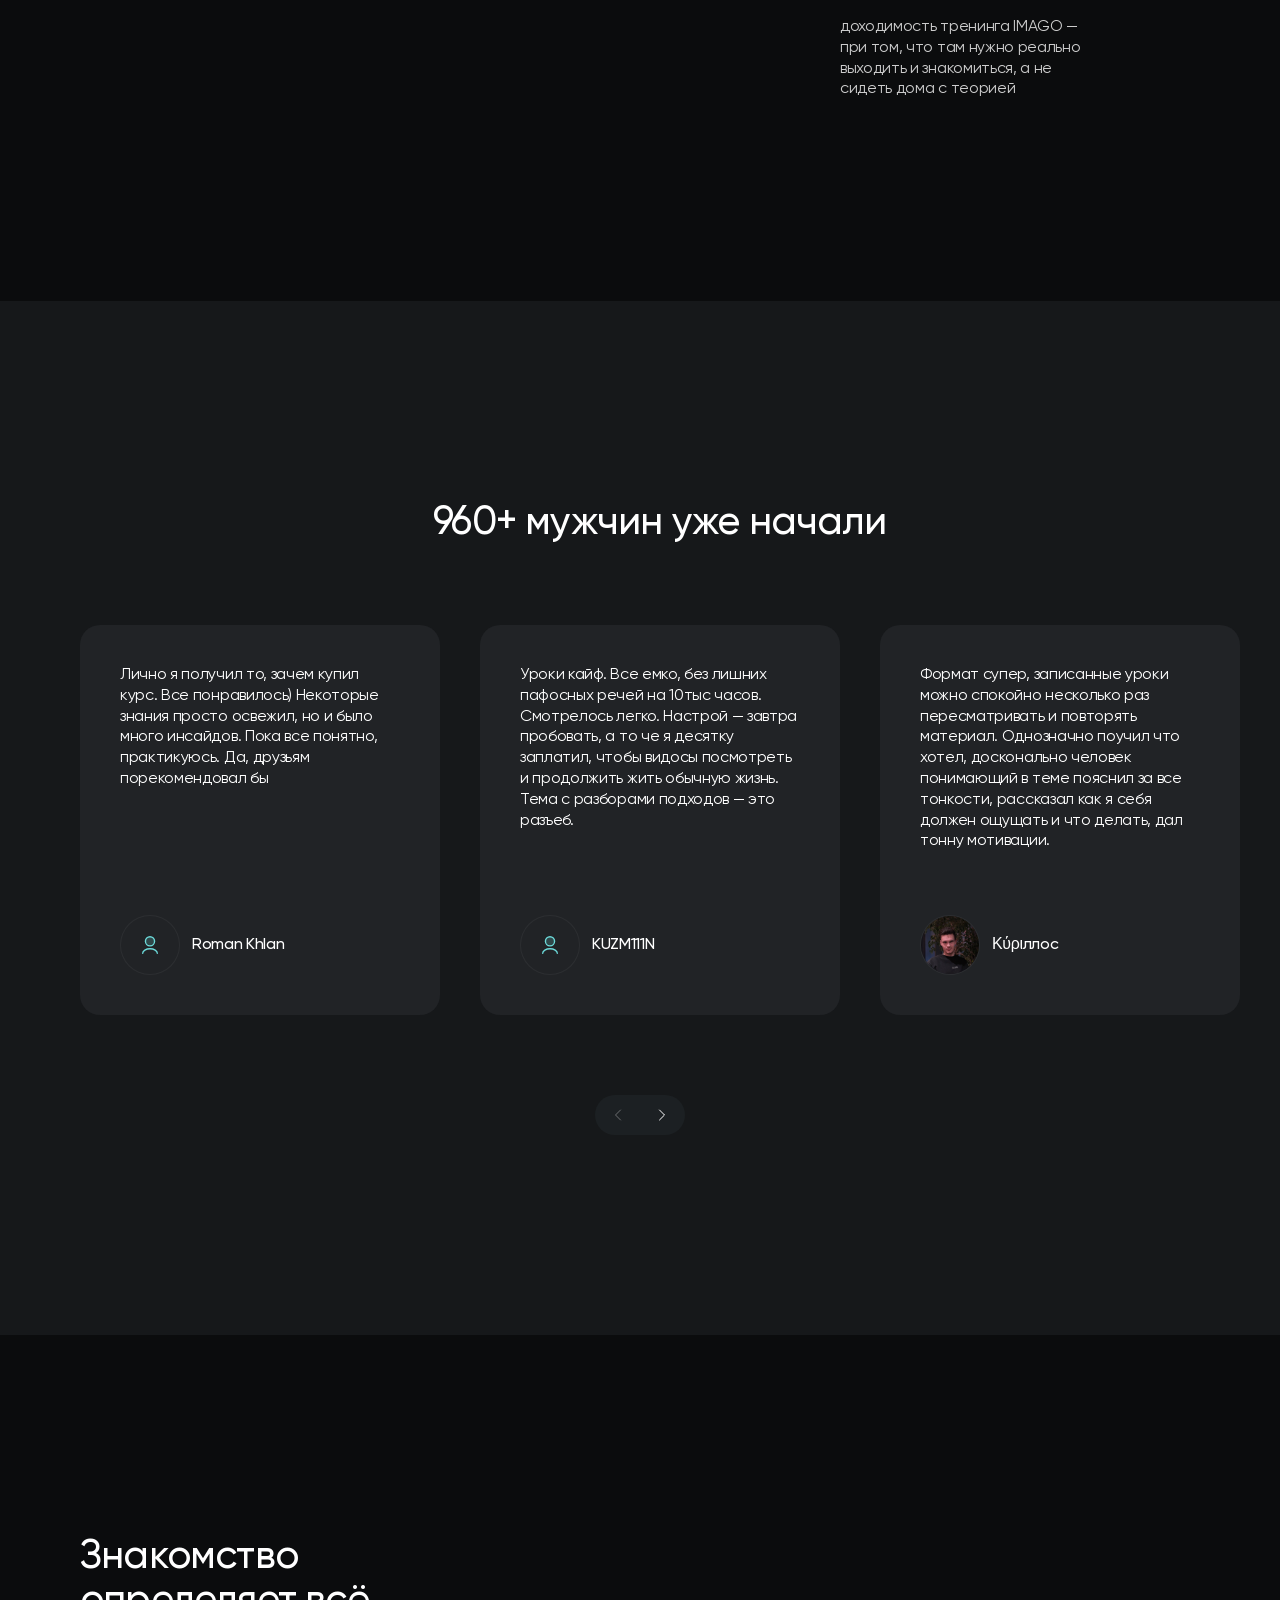
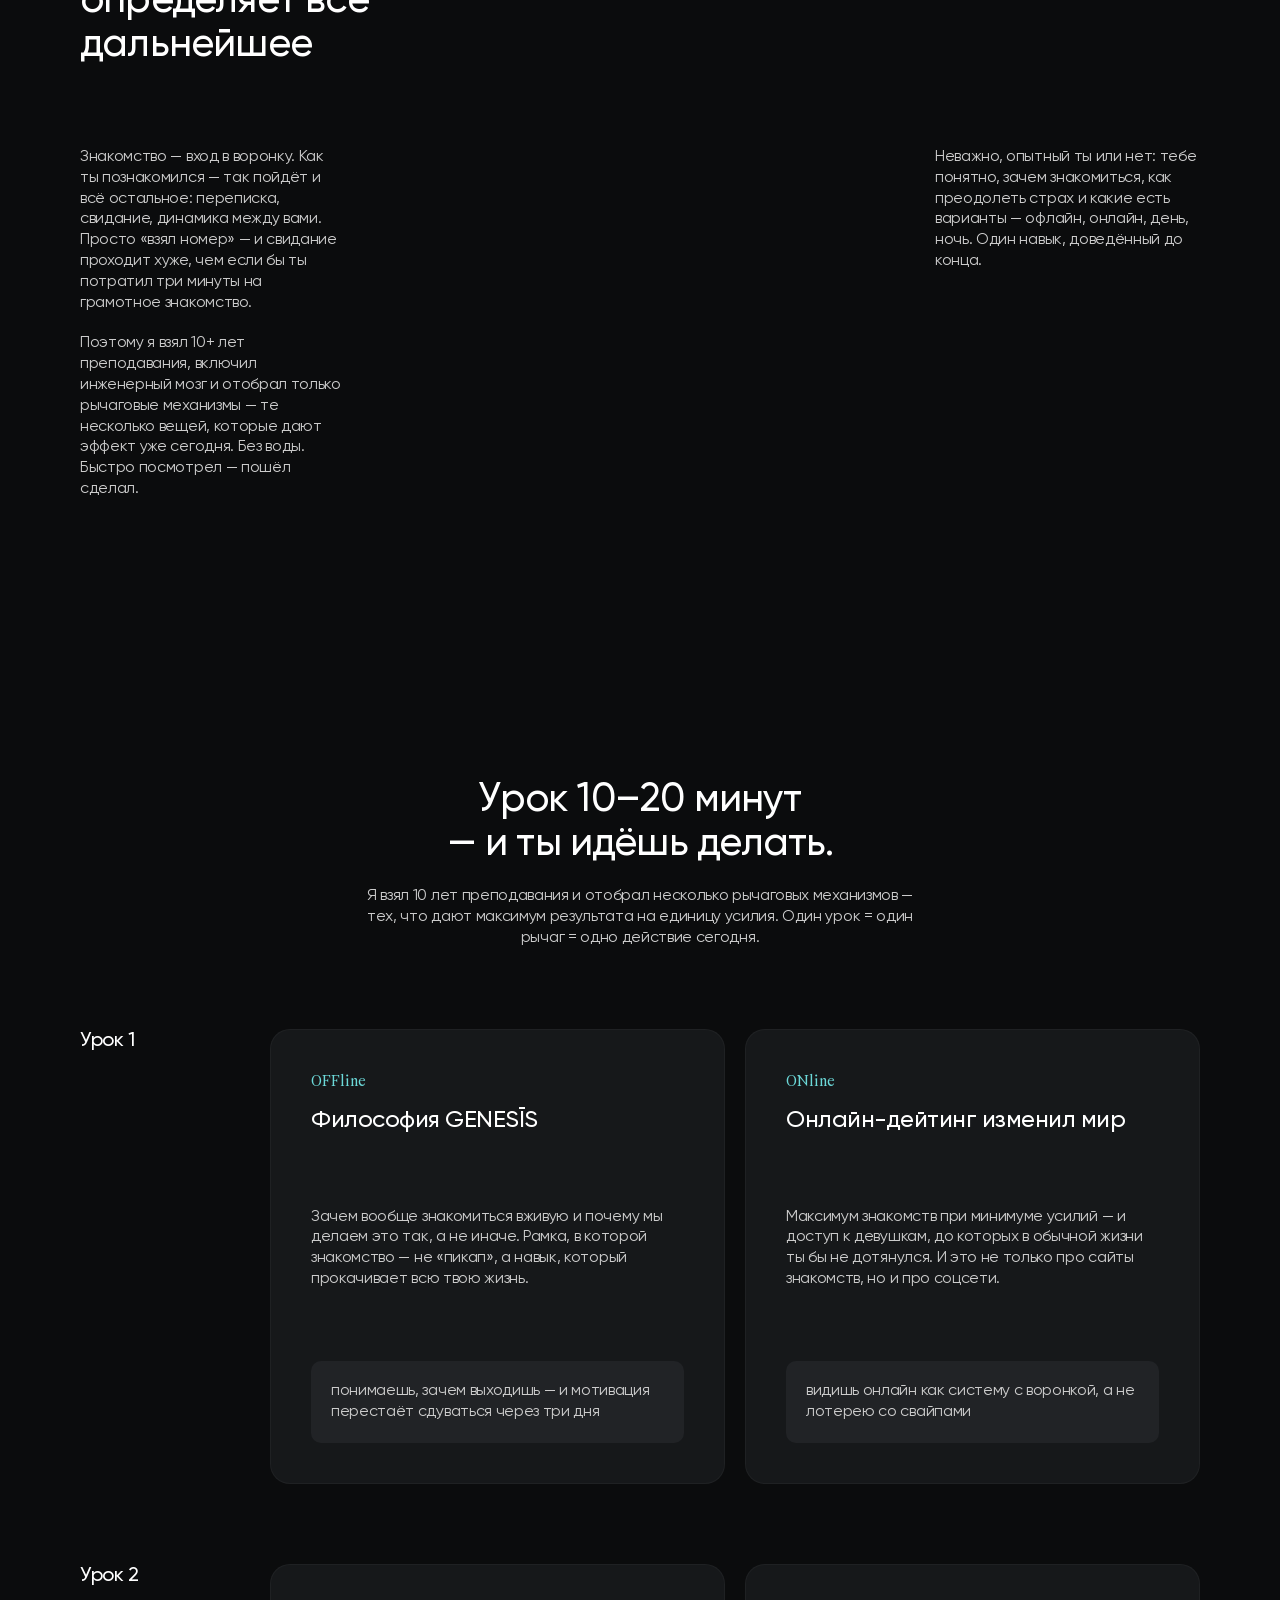
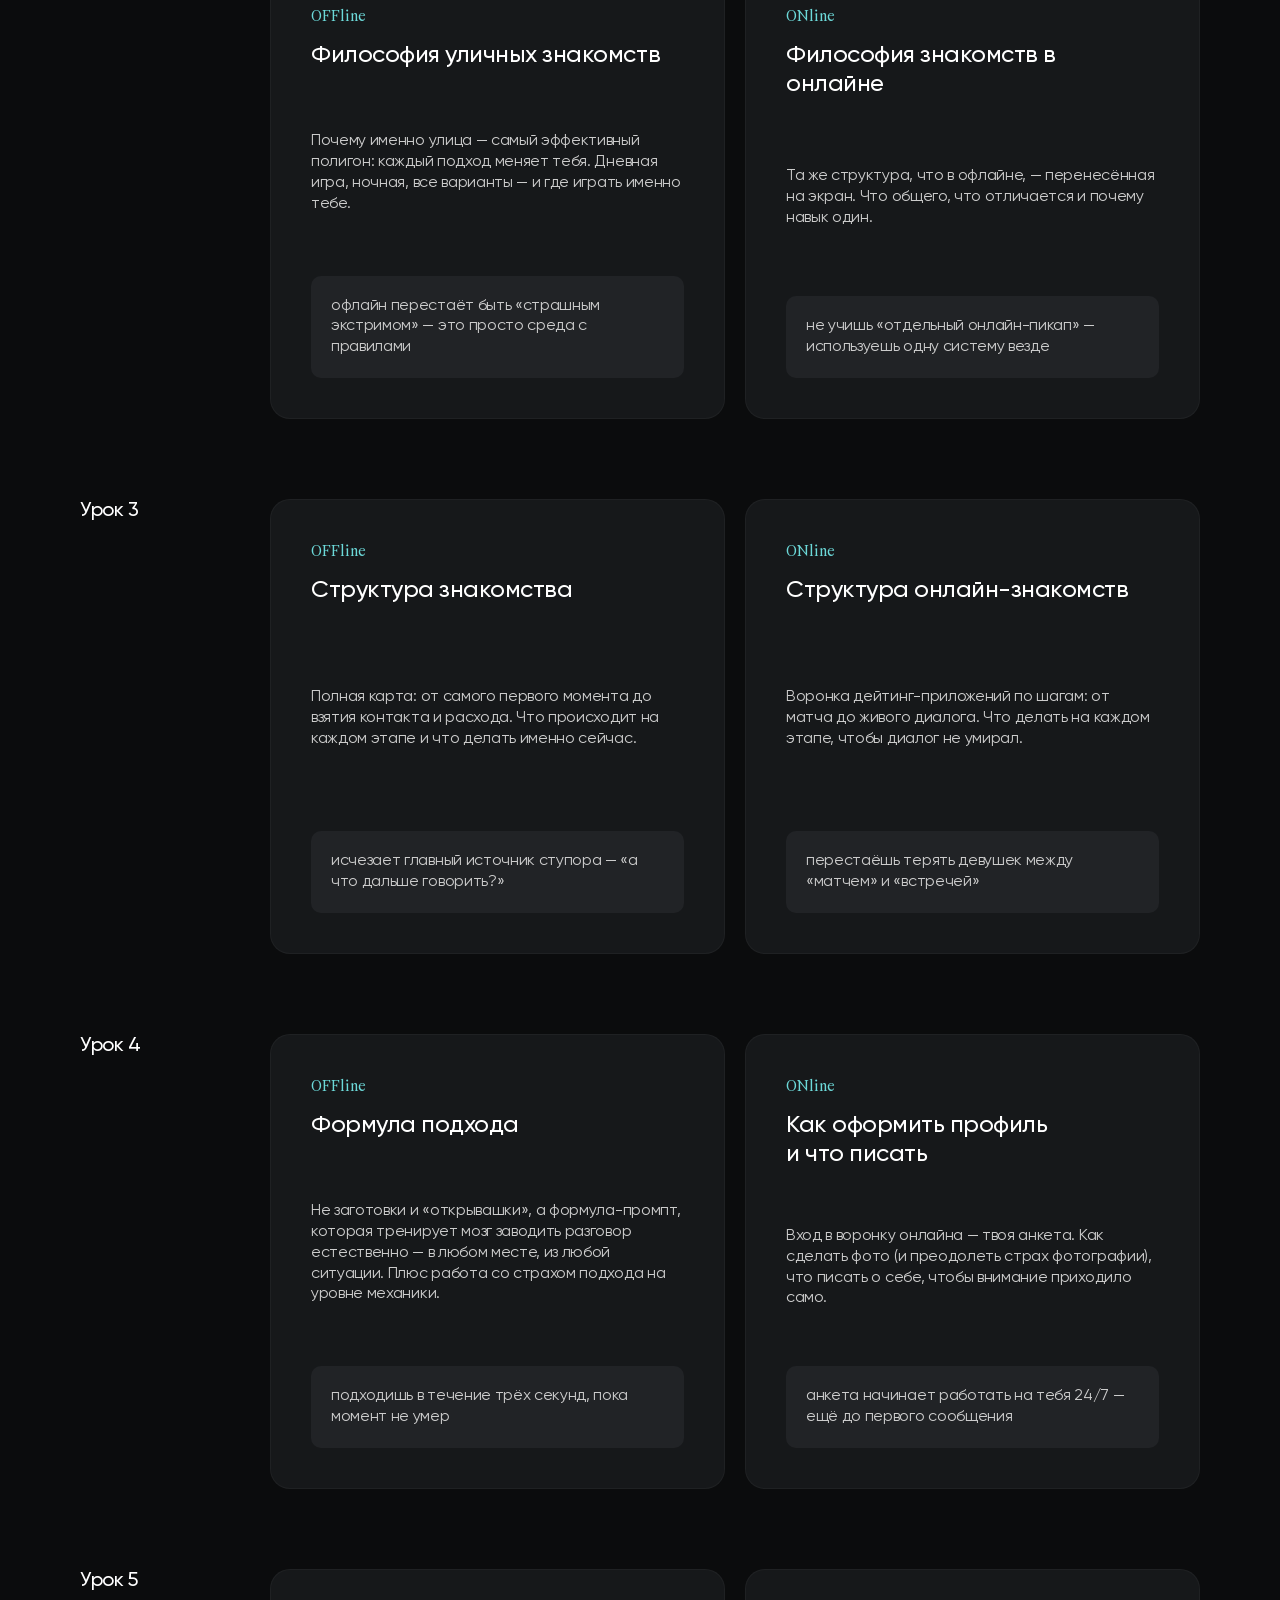
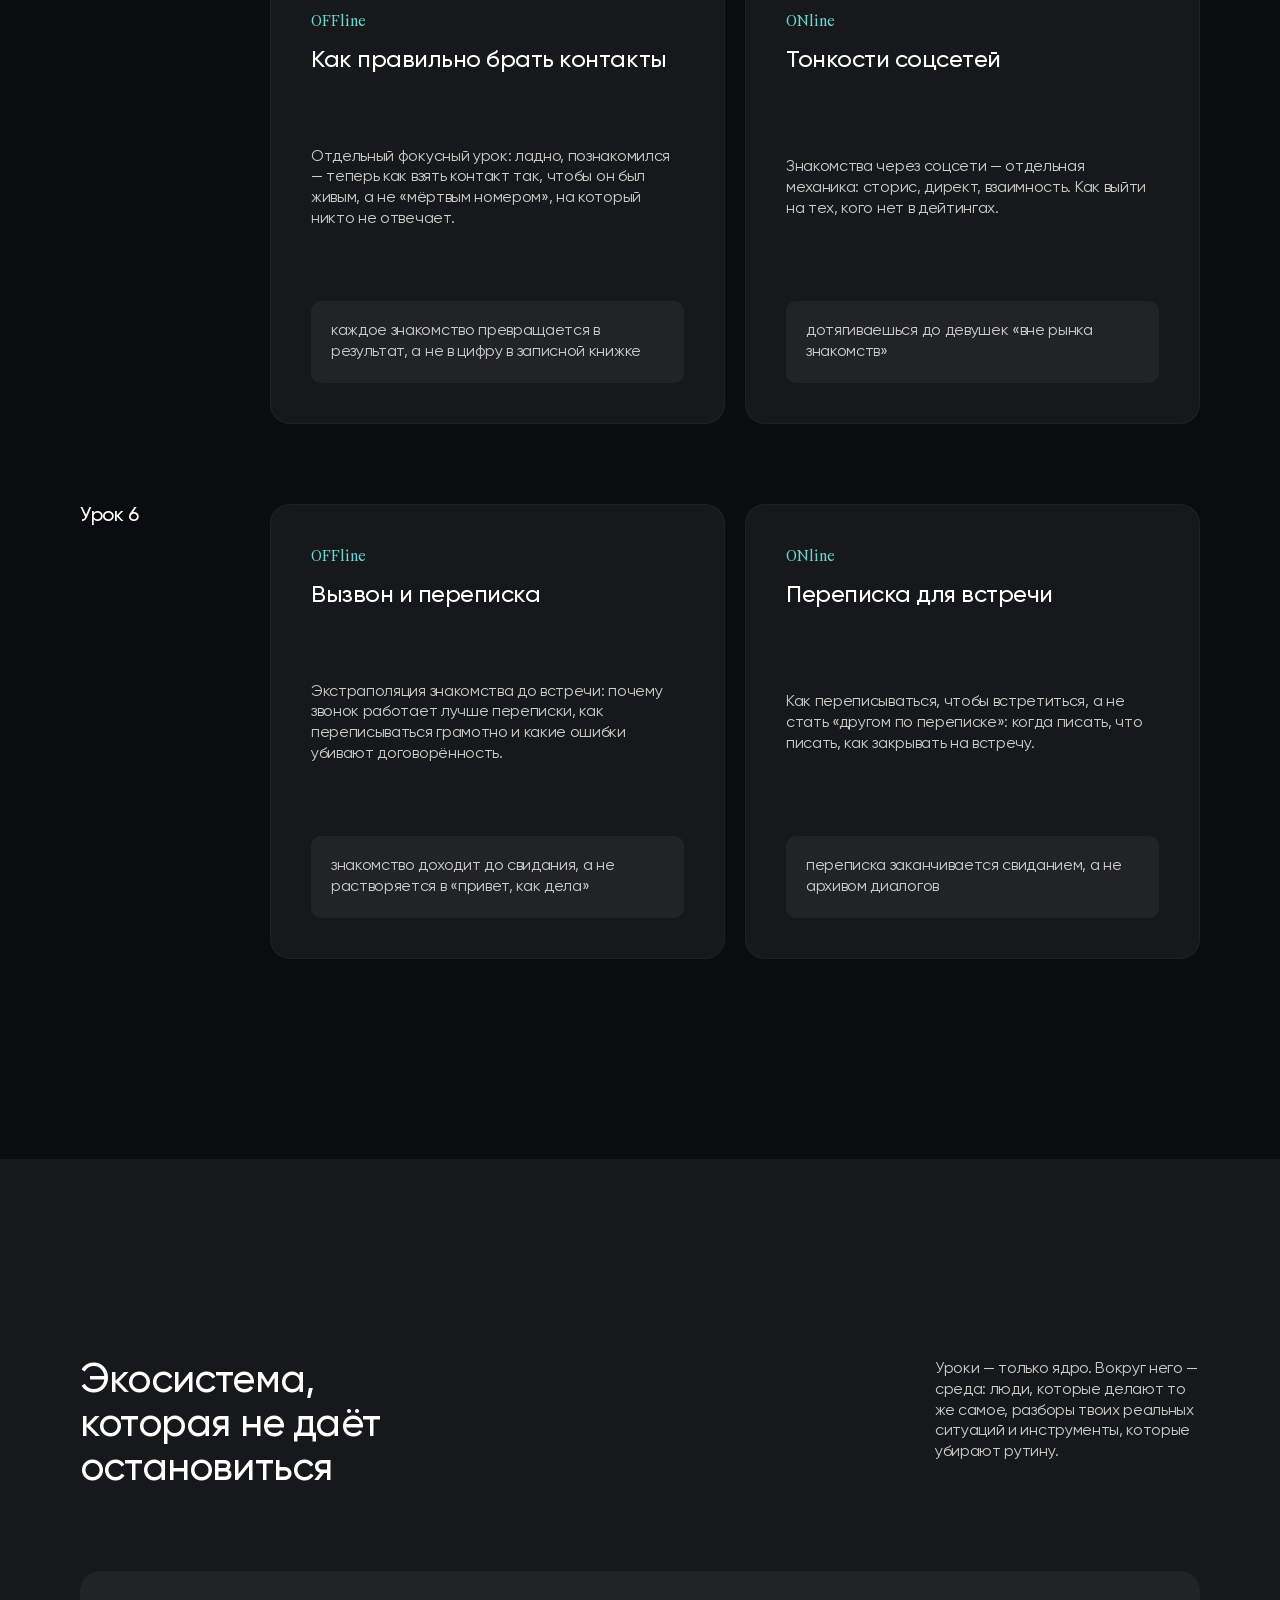
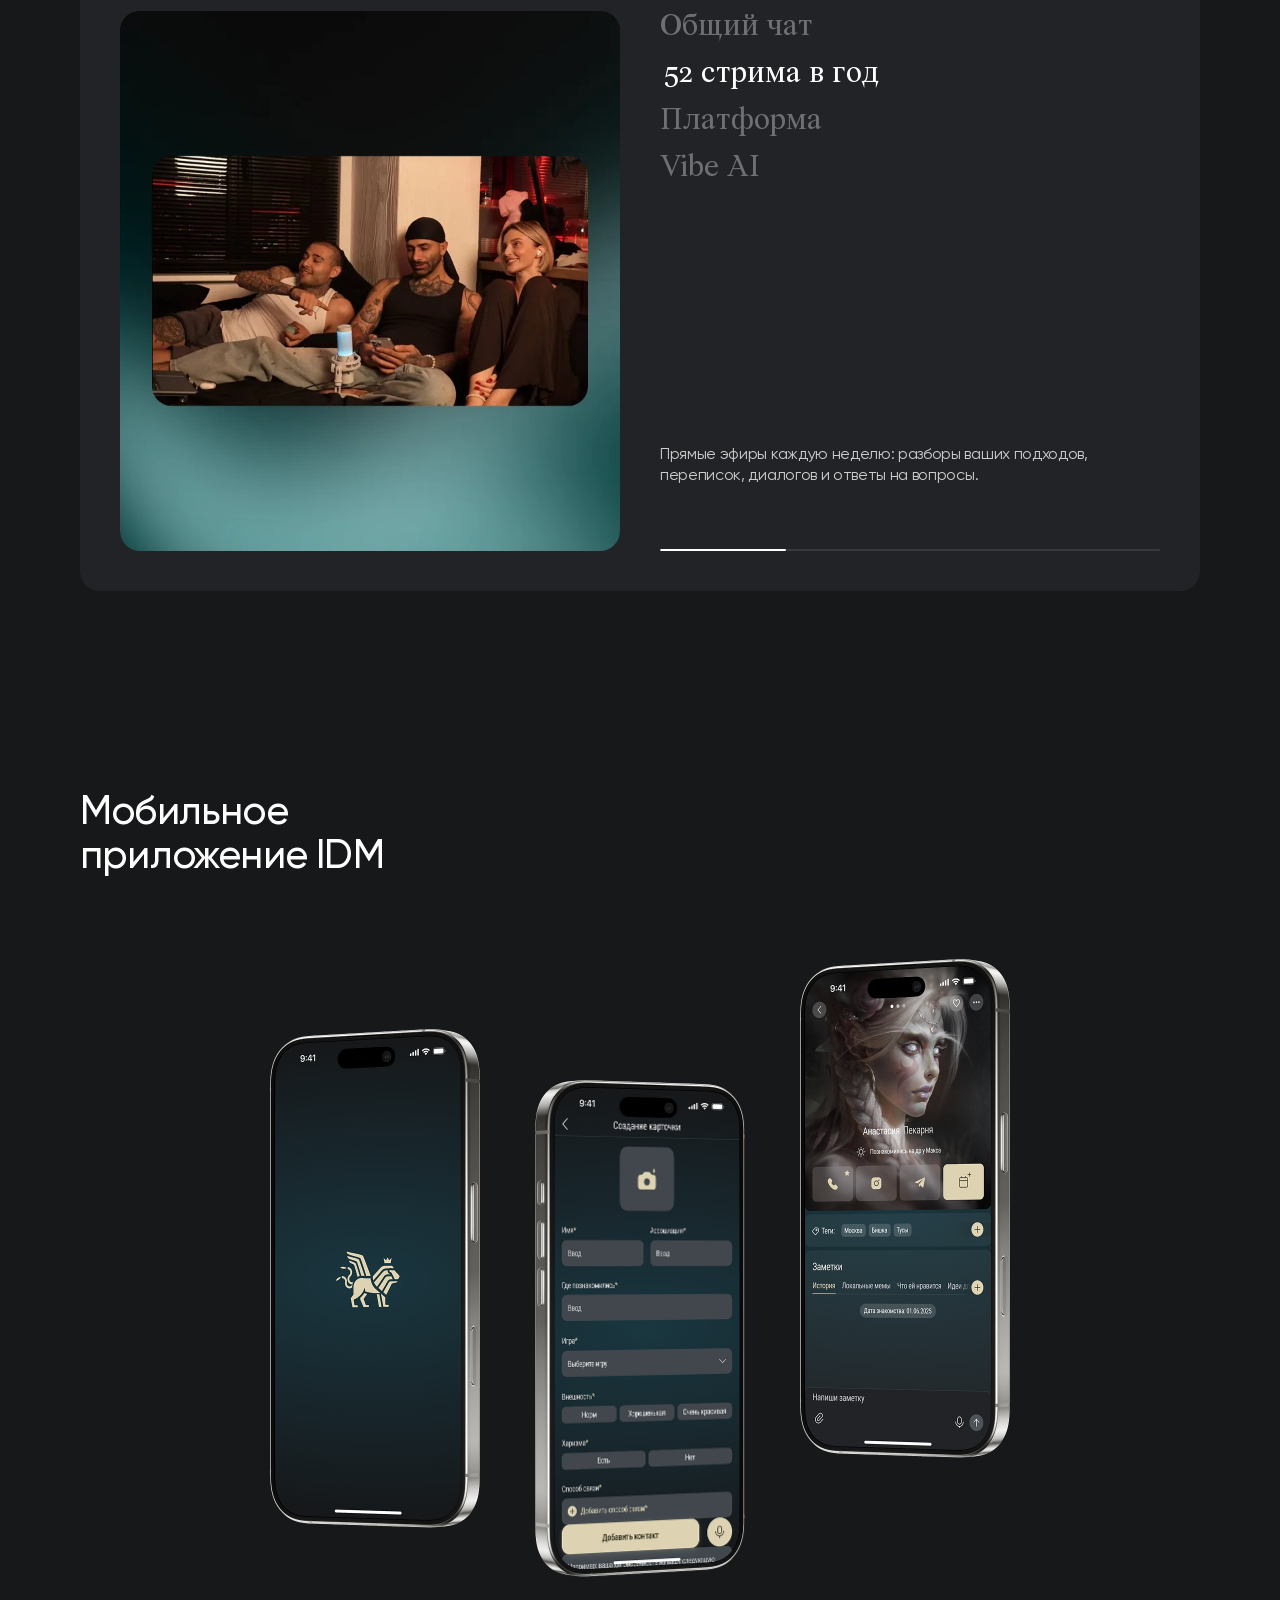
==== commit 7ac38098: "style: render payment widget without popup chrome" ====
--- a/index.html
+++ b/index.html
@@ -1270,14 +1270,7 @@
   </div>
 
   <div class="payment-modal" id="payment-modal" hidden aria-hidden="true">
-    <div class="payment-modal__dialog" role="dialog" aria-modal="true" aria-labelledby="payment-modal-title" aria-describedby="payment-modal-description">
-      <button class="payment-modal__close" type="button" aria-label="Закрыть окно оплаты">×</button>
-      <div class="payment-modal__header">
-        <p class="payment-modal__eyebrow">GENESĪS</p>
-        <h2 id="payment-modal-title">Выберите способ оплаты</h2>
-        <p id="payment-modal-description">Безопасная оплата через IMAGO.</p>
-      </div>
-
+    <div class="payment-modal__dialog" role="dialog" aria-modal="true" aria-label="Оплата" tabindex="-1">
       <div class="payment-widget-slot" data-payment-widget="offline" hidden>
         <script id="b1c591ab3f8f839544eab4e743e890b73a67440f" src="https://imago.study/pl/lite/widget/script?id=1589180"></script>
       </div>
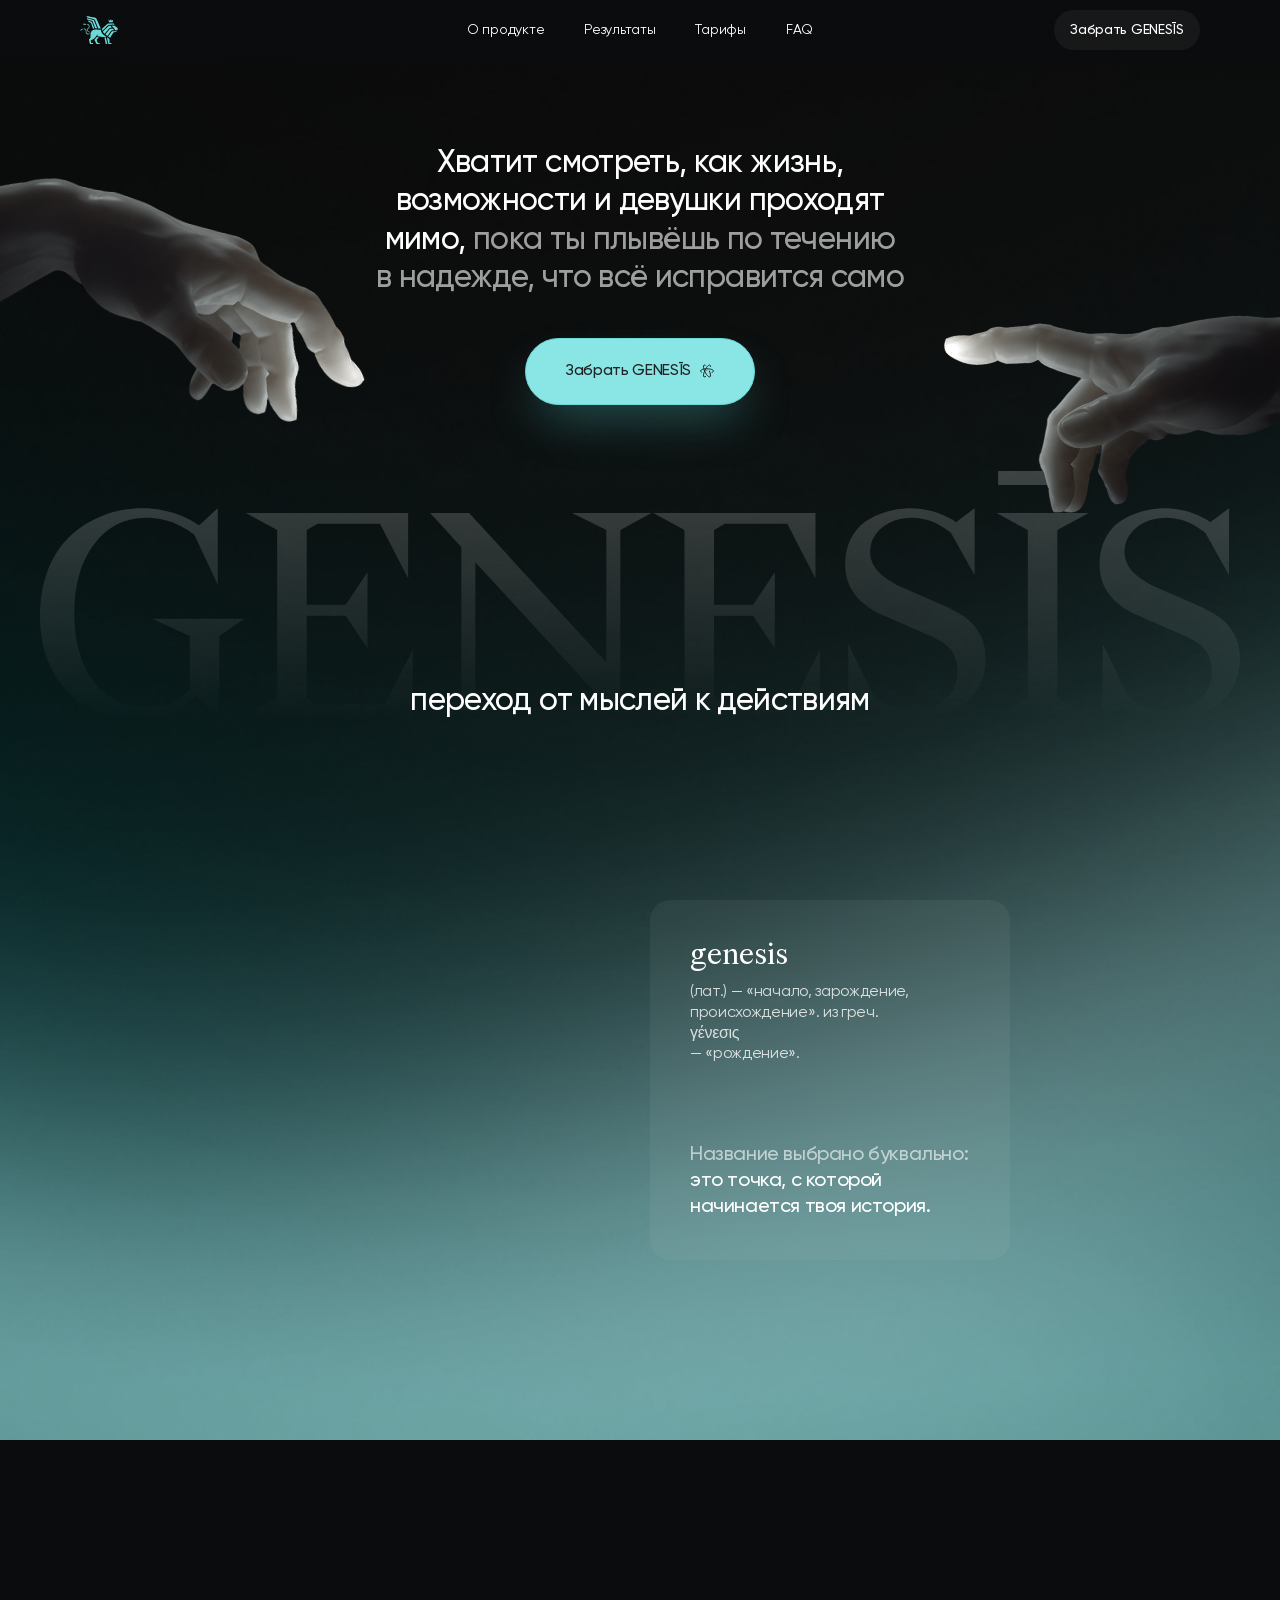
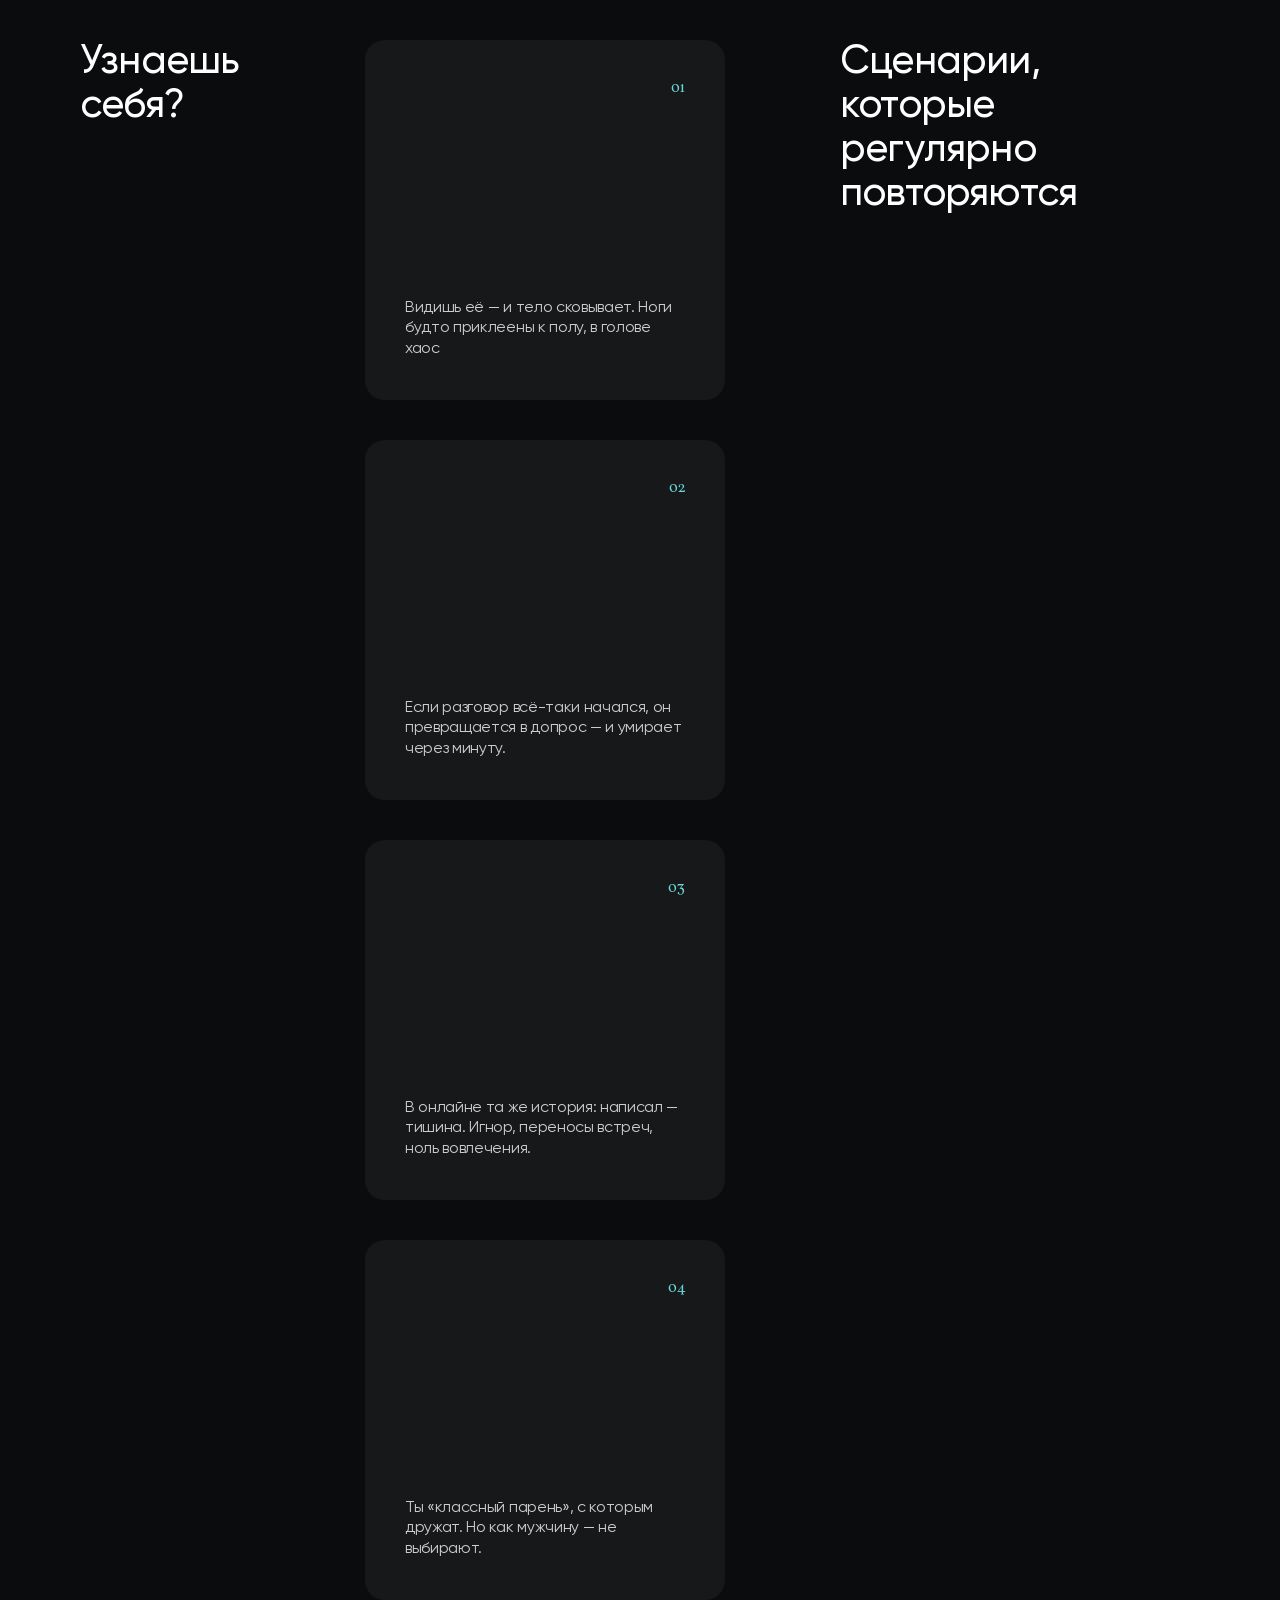
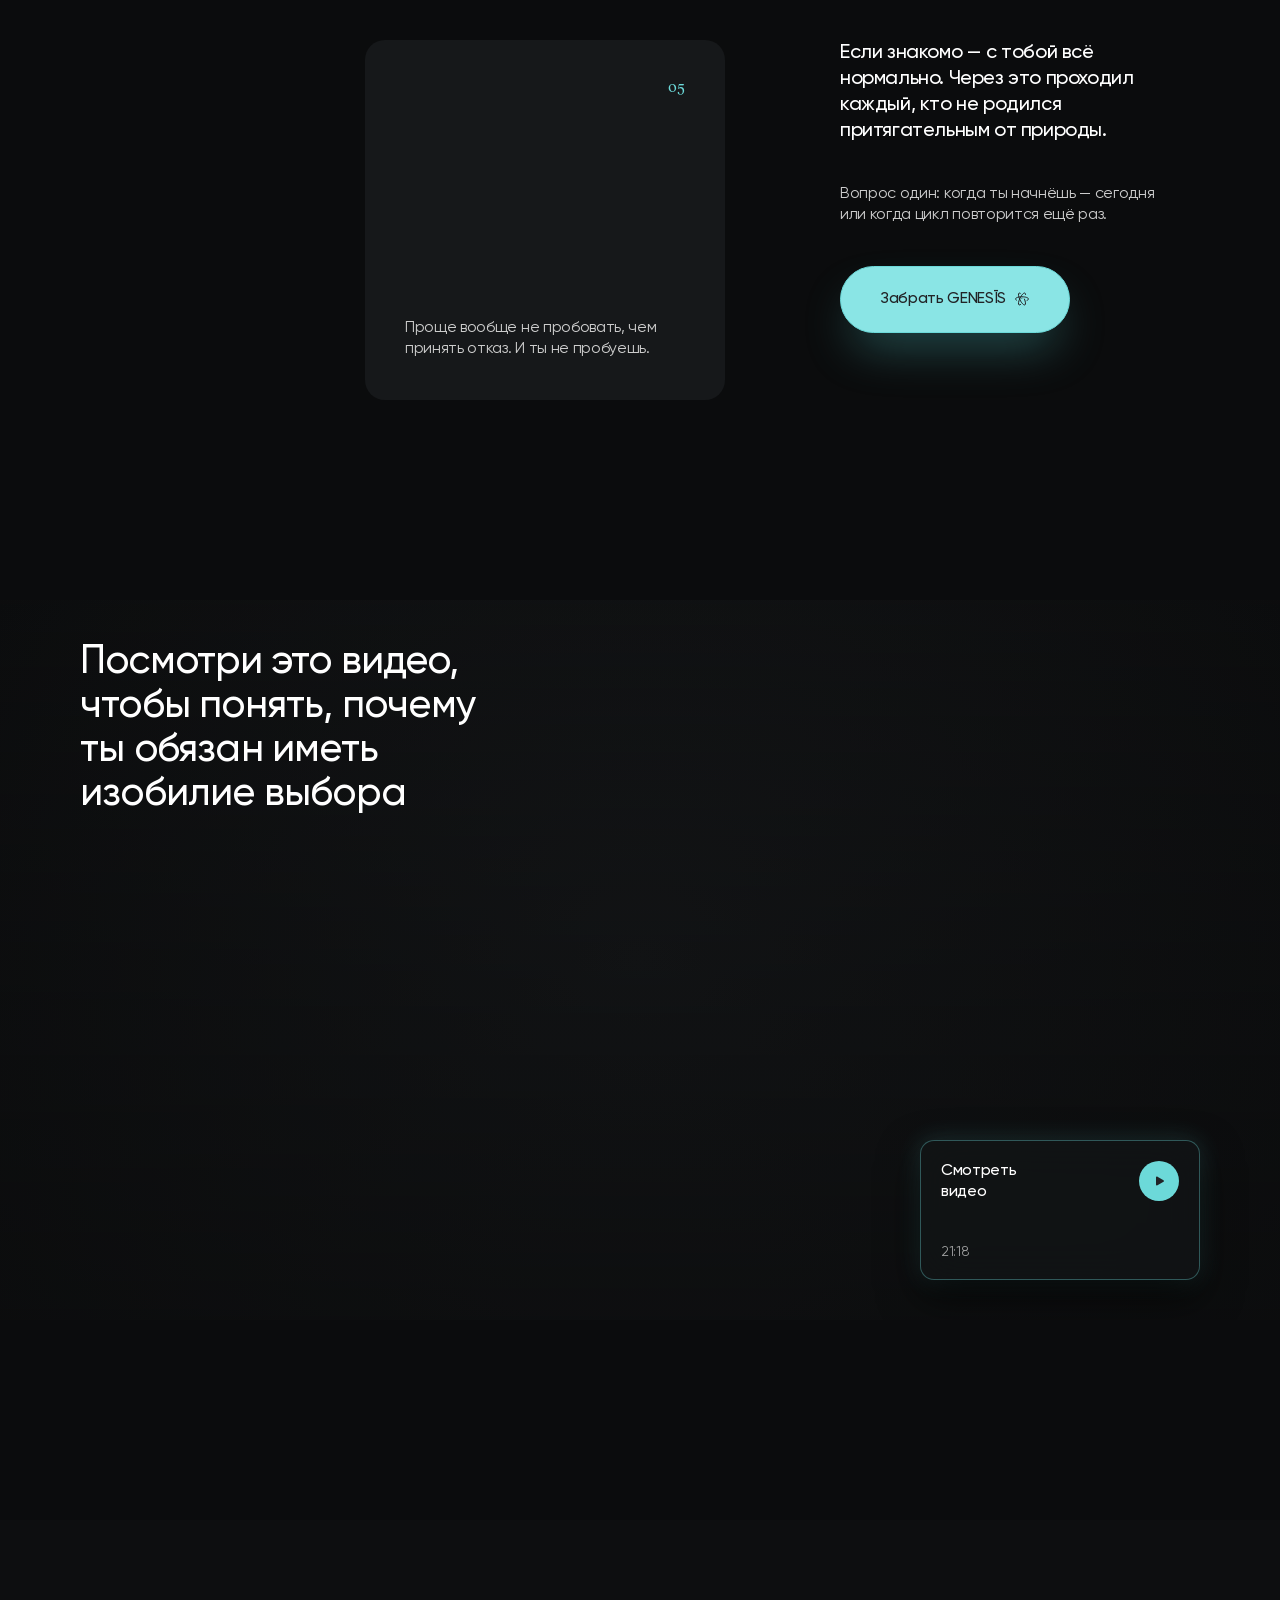
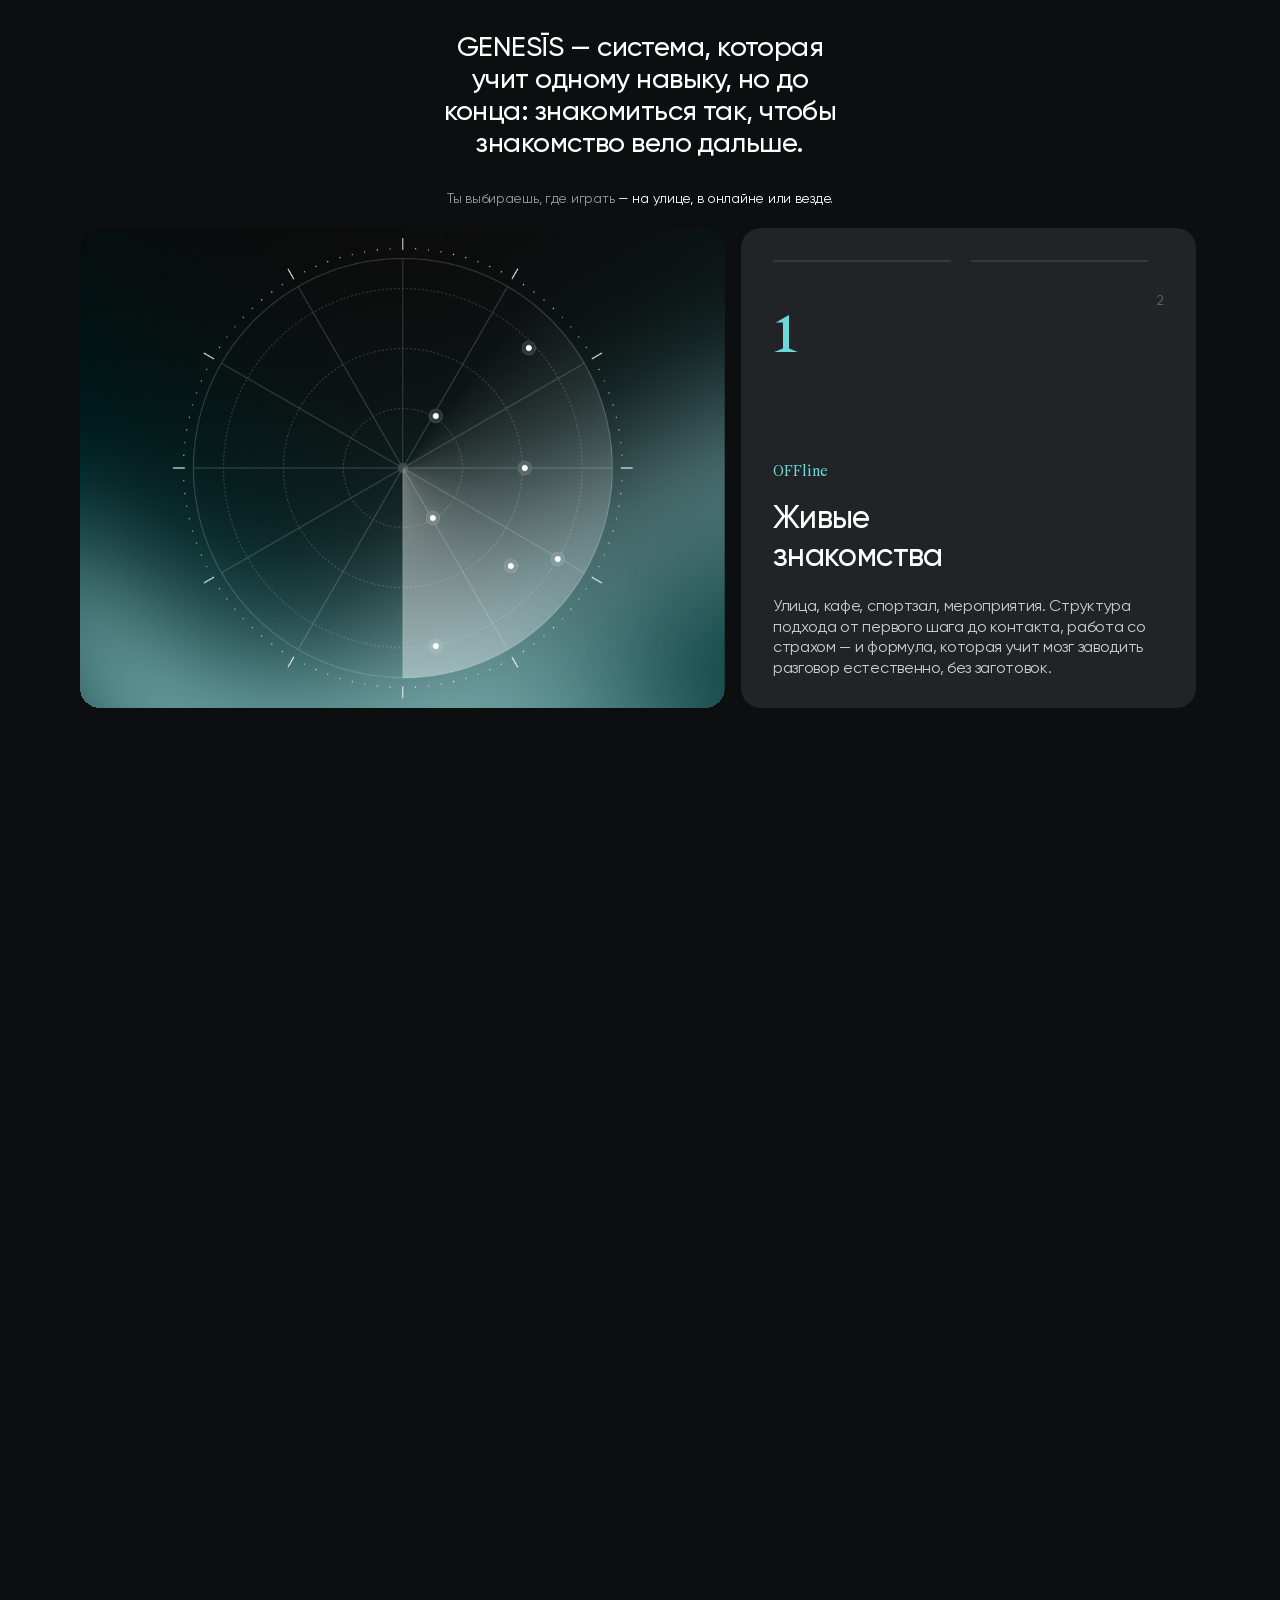
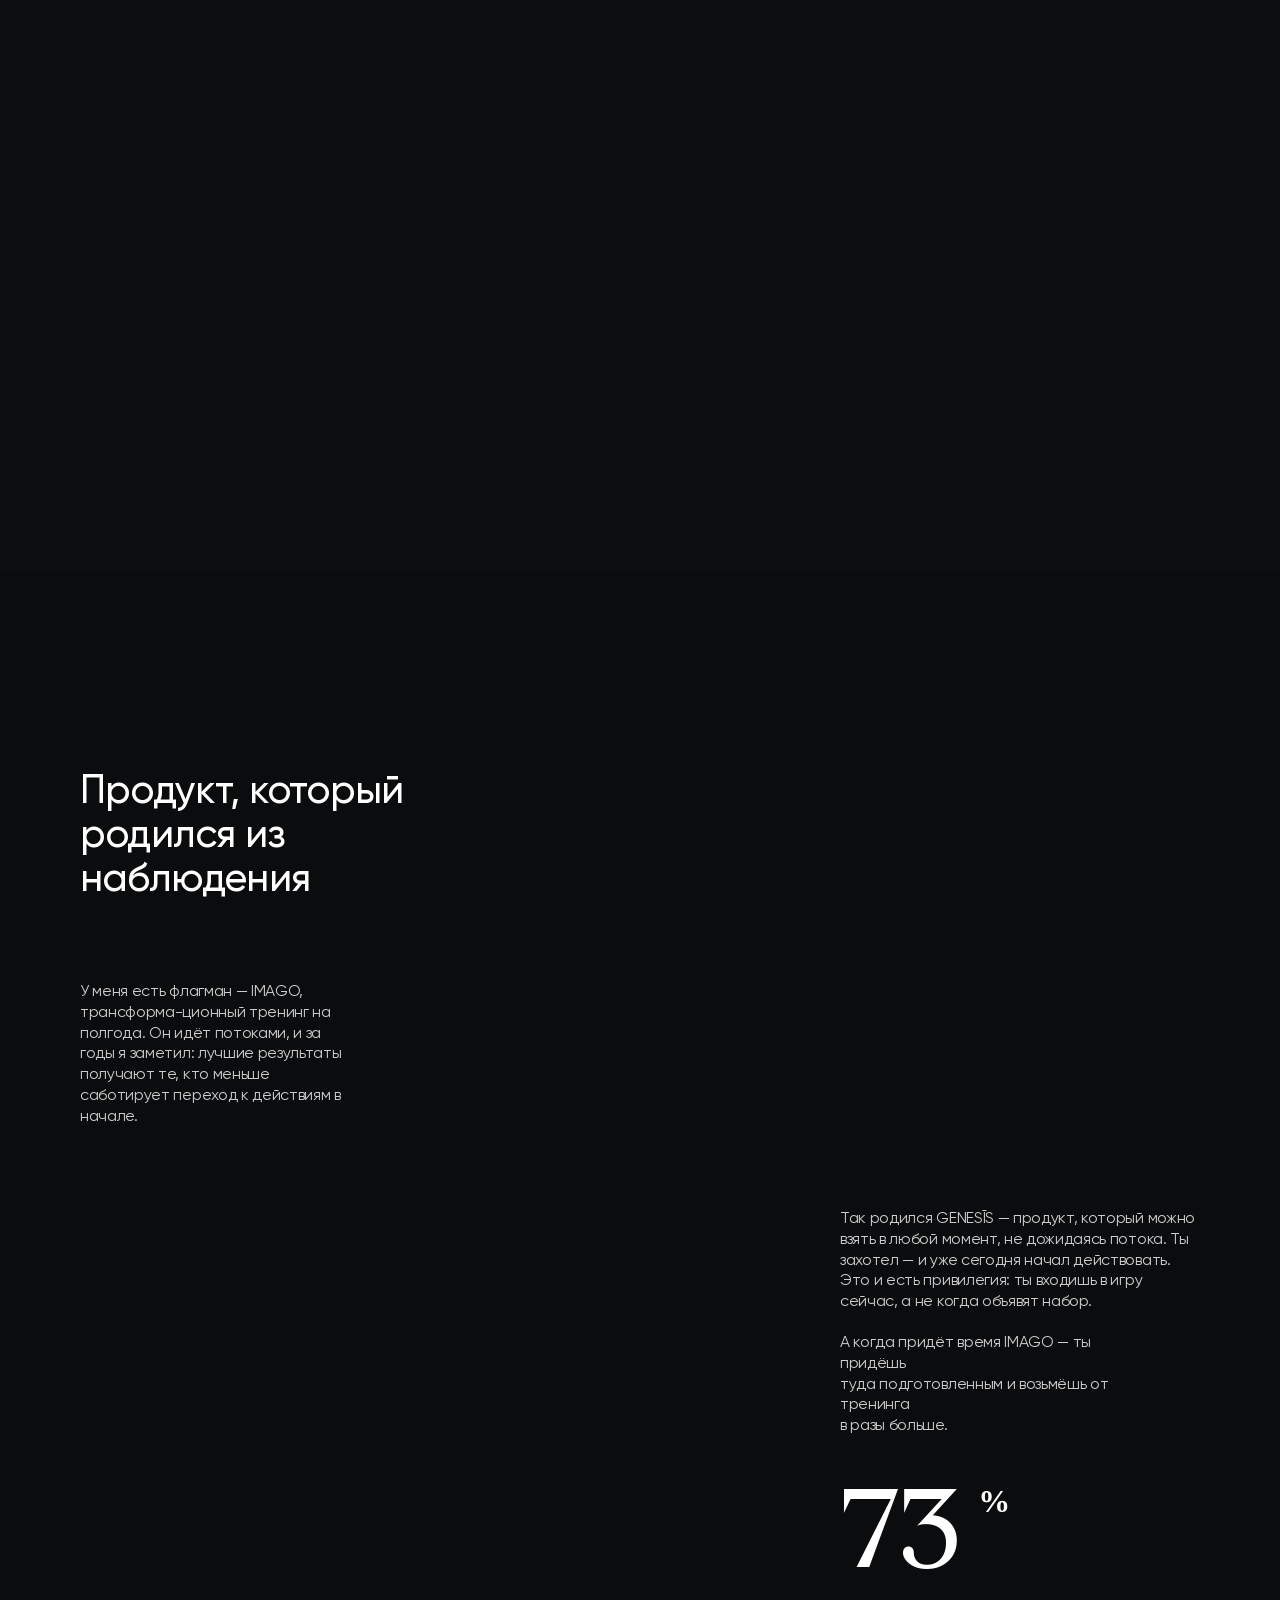
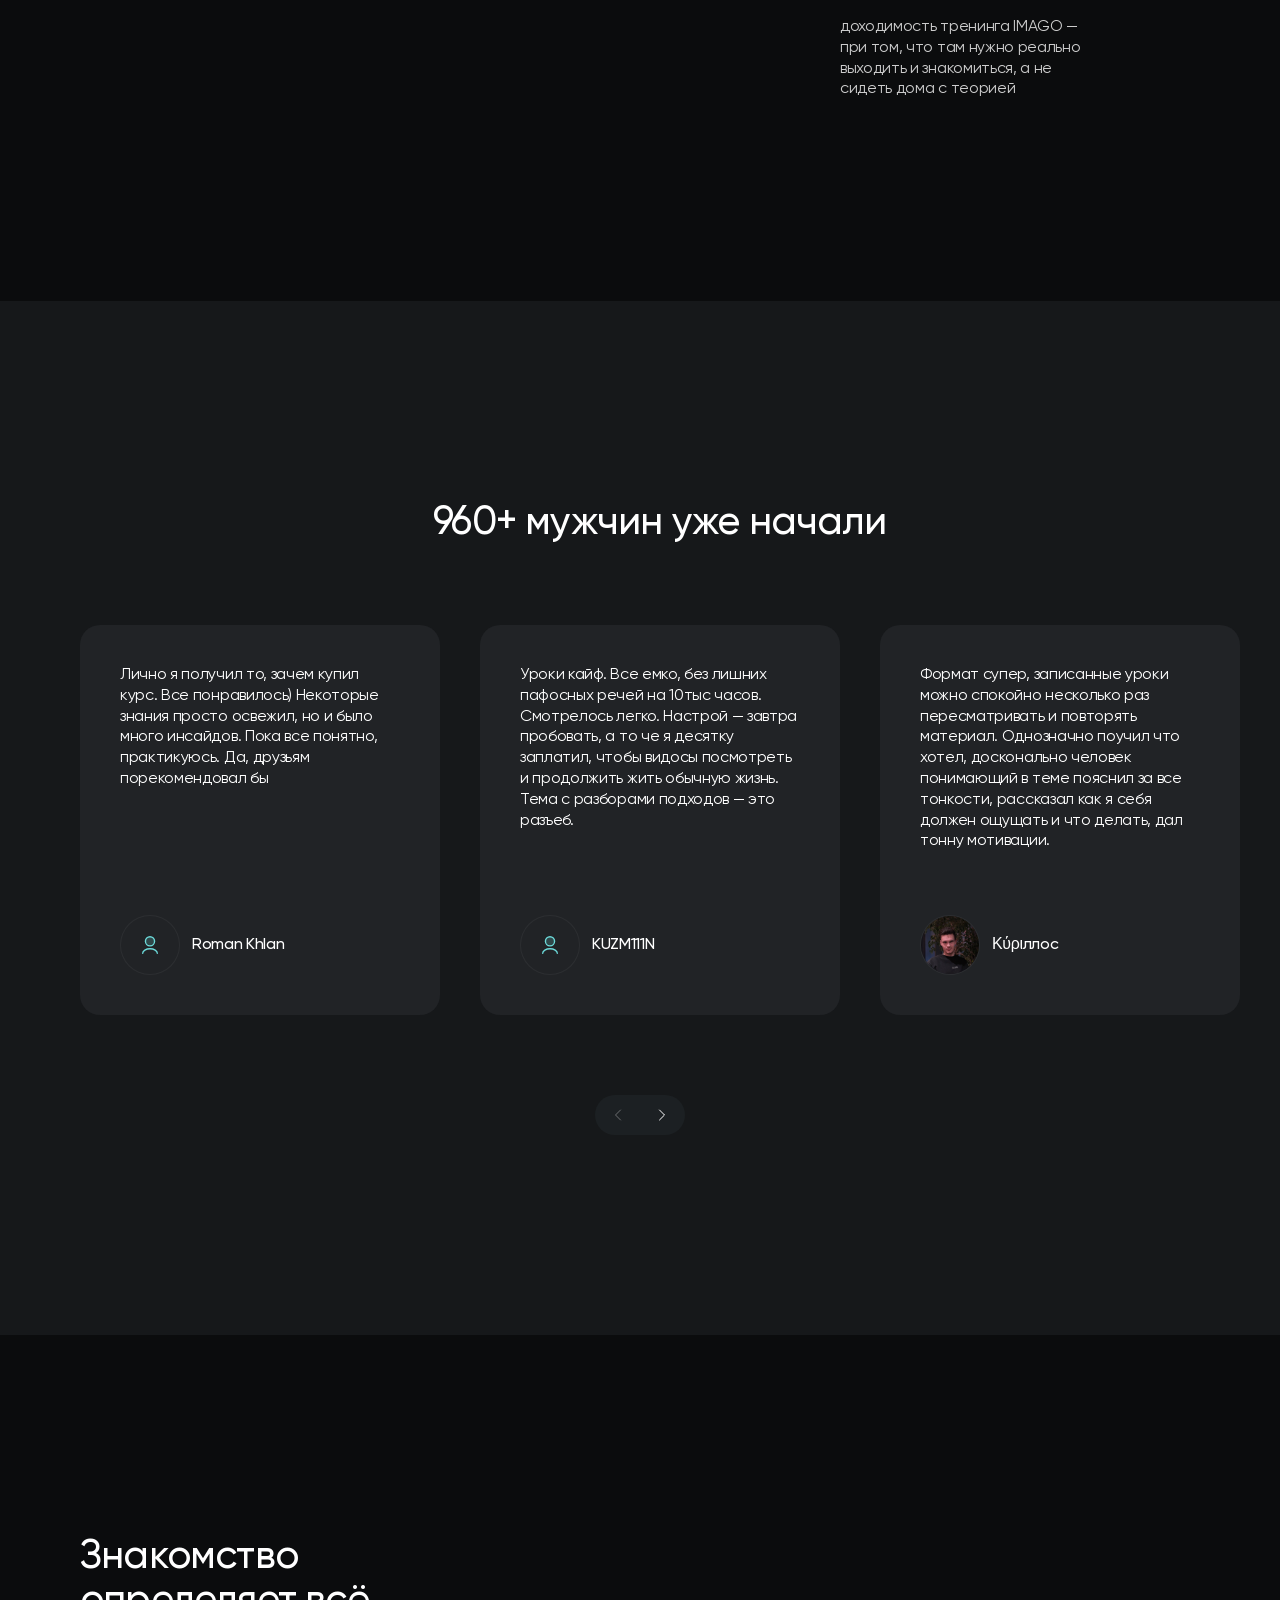
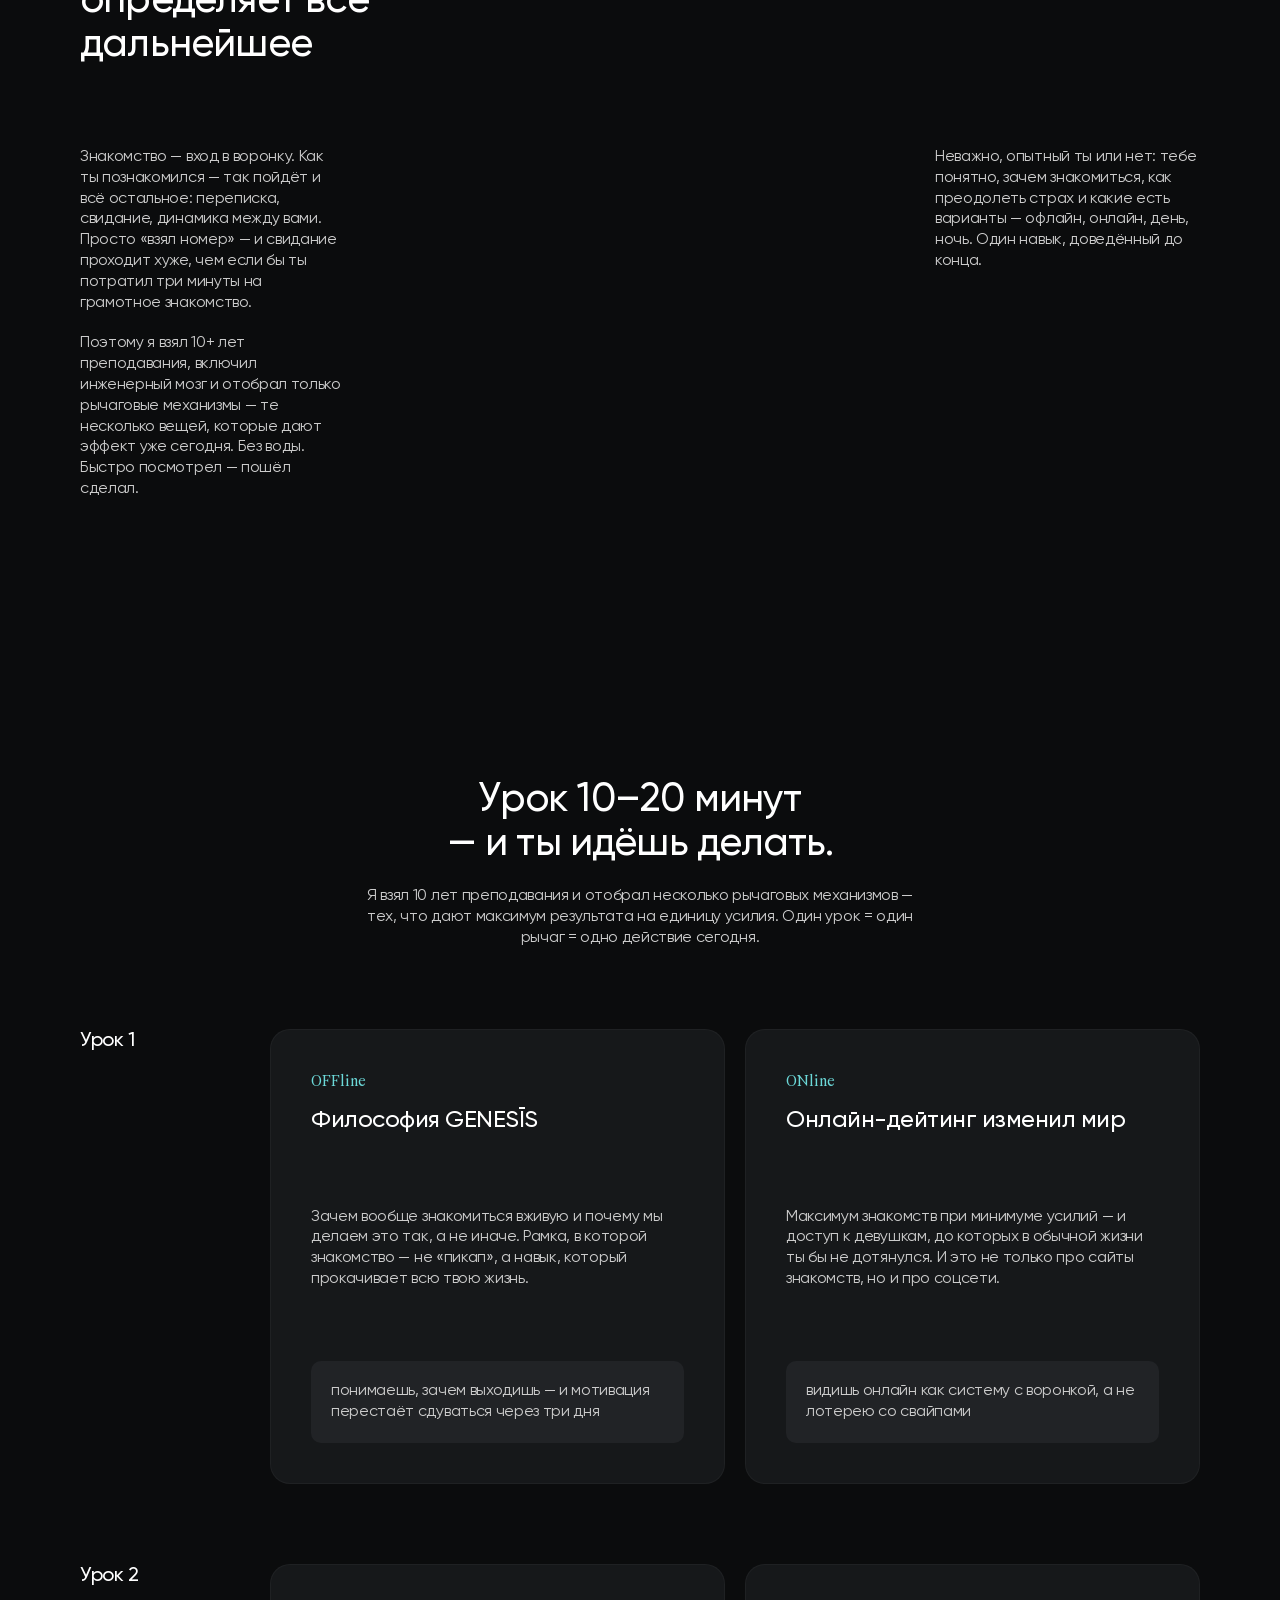
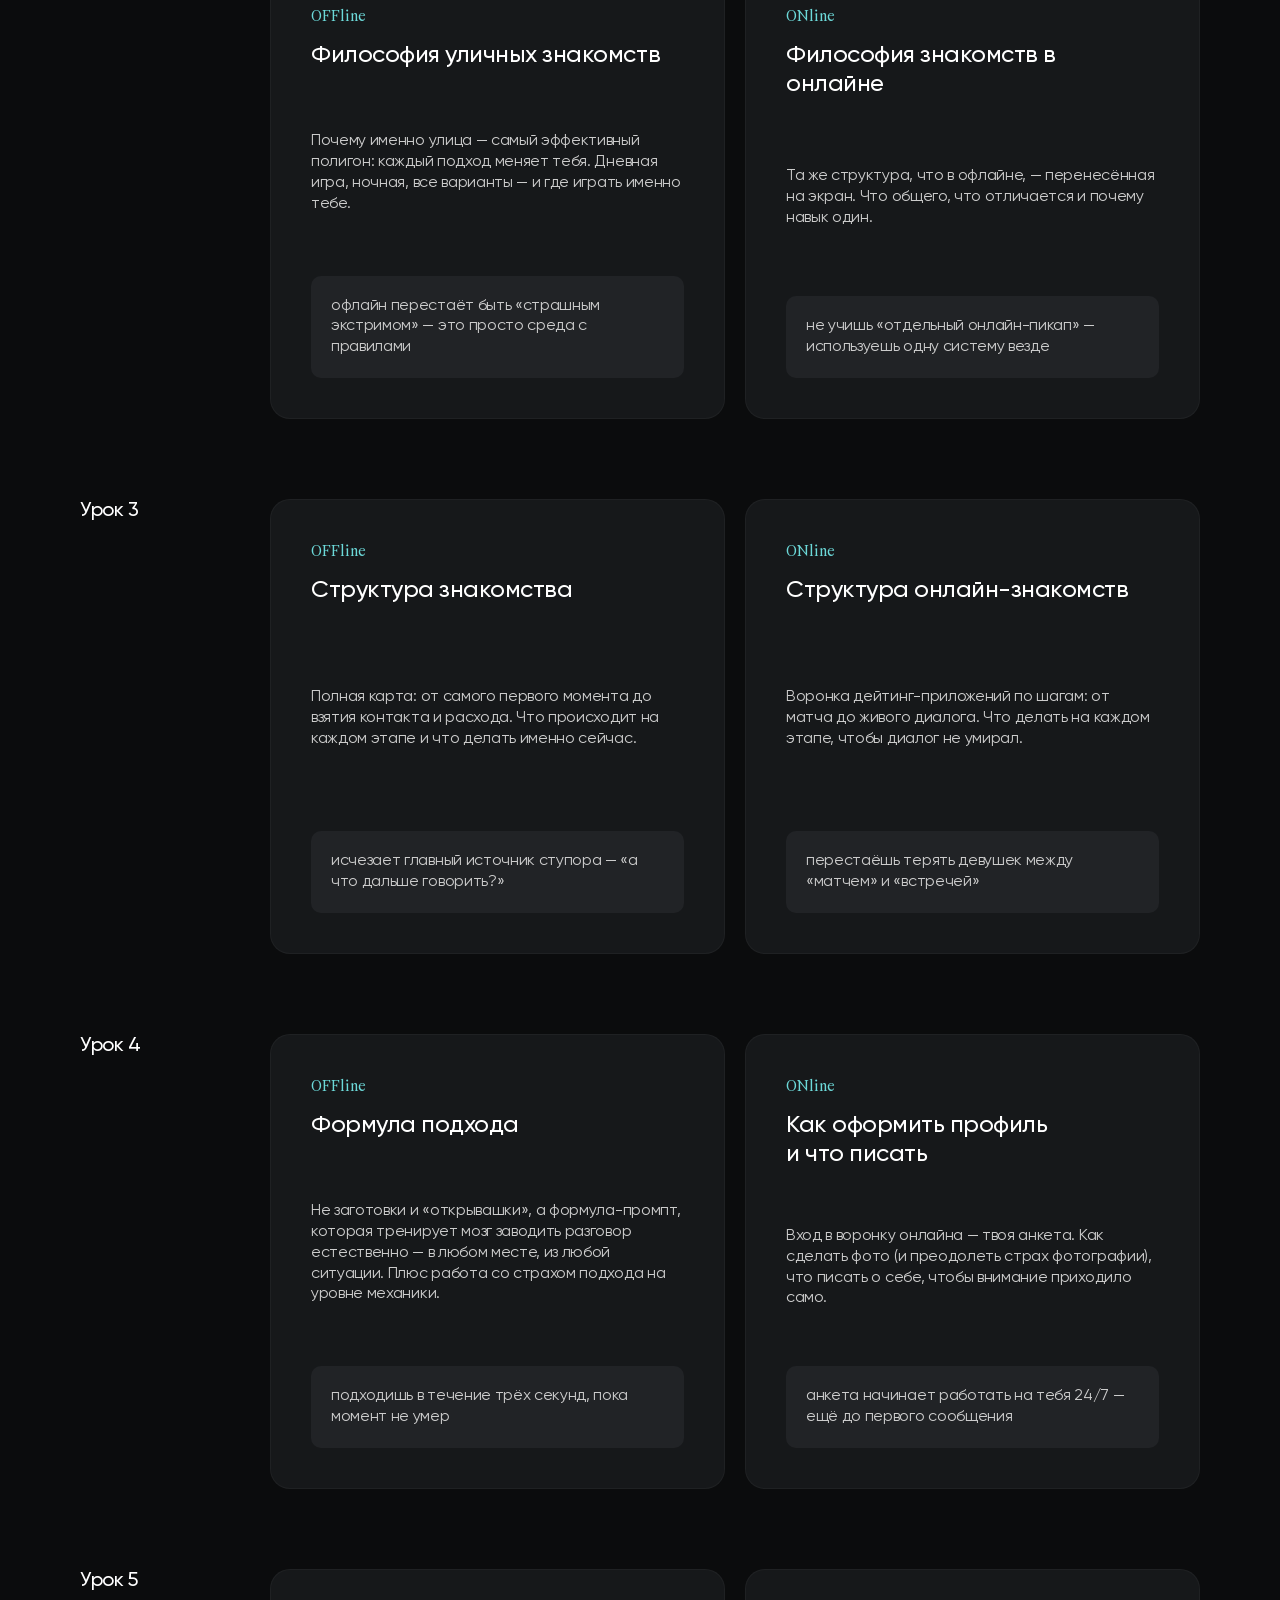
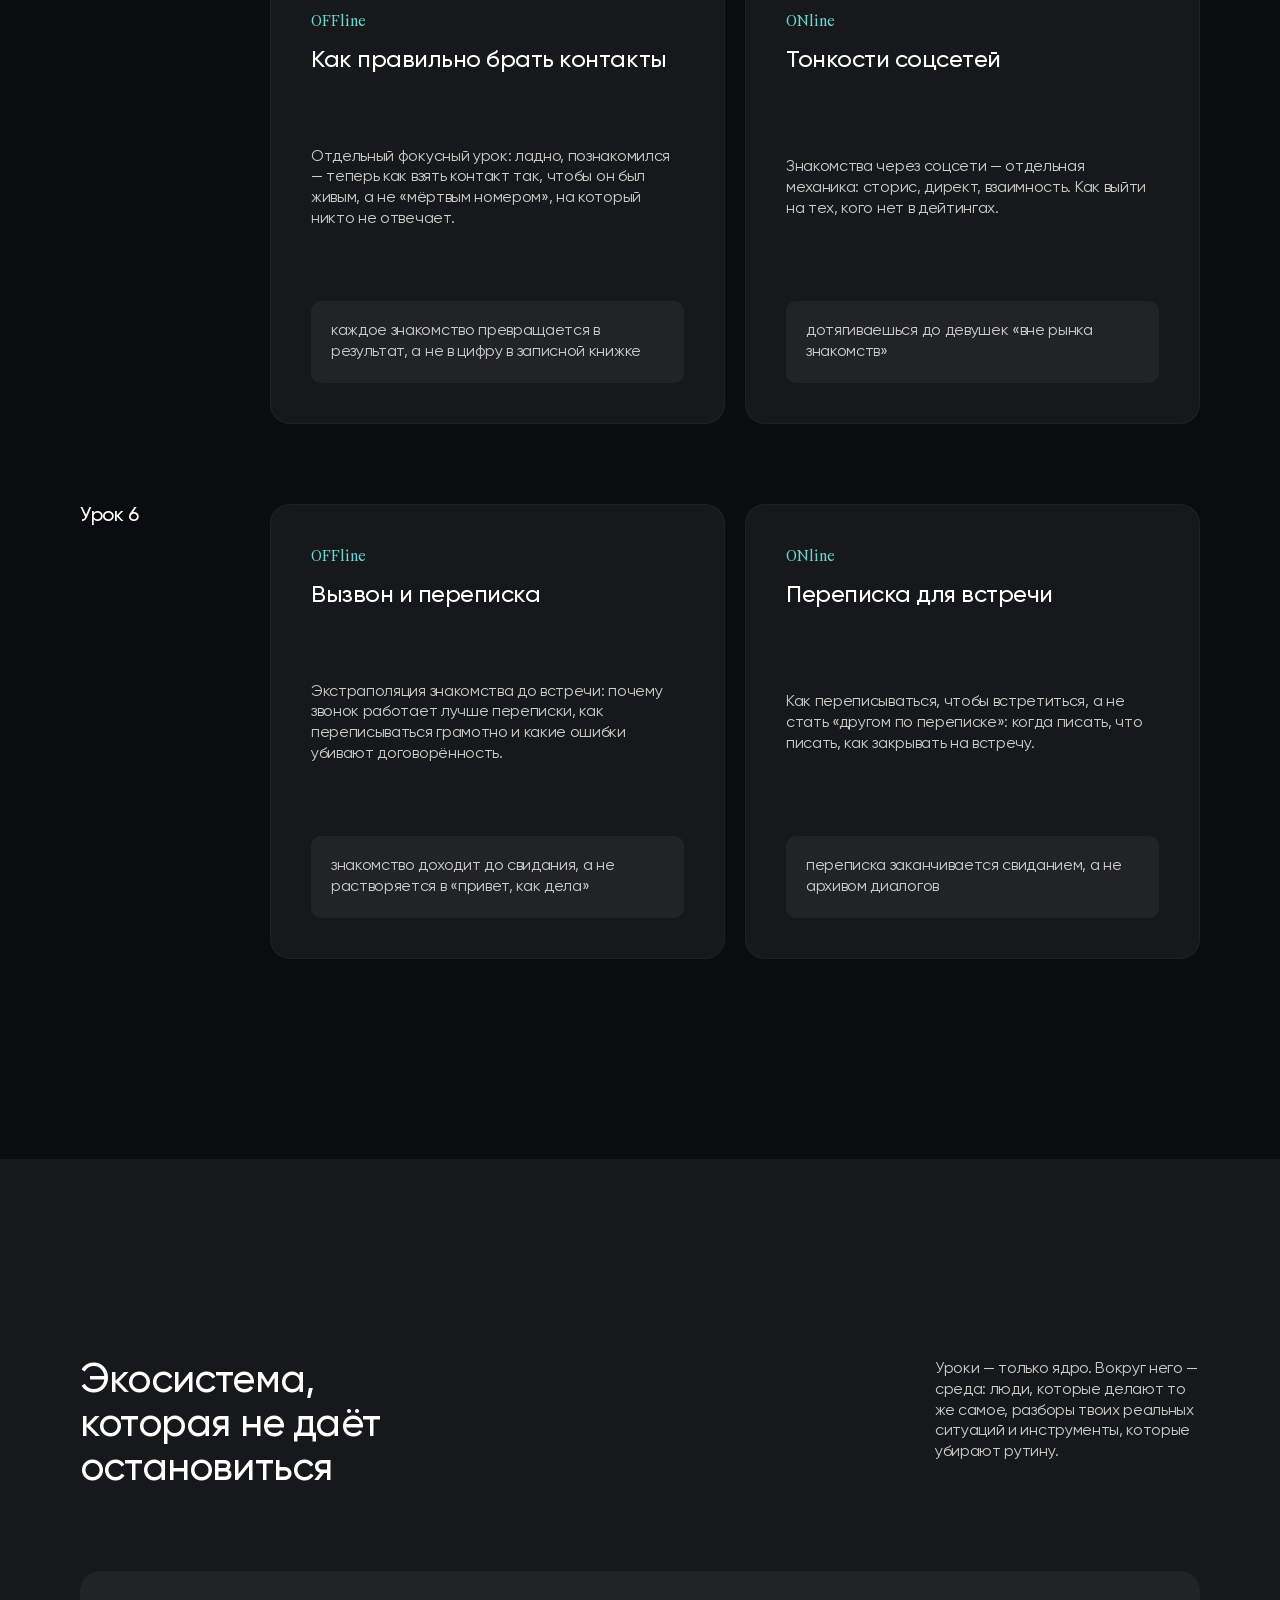
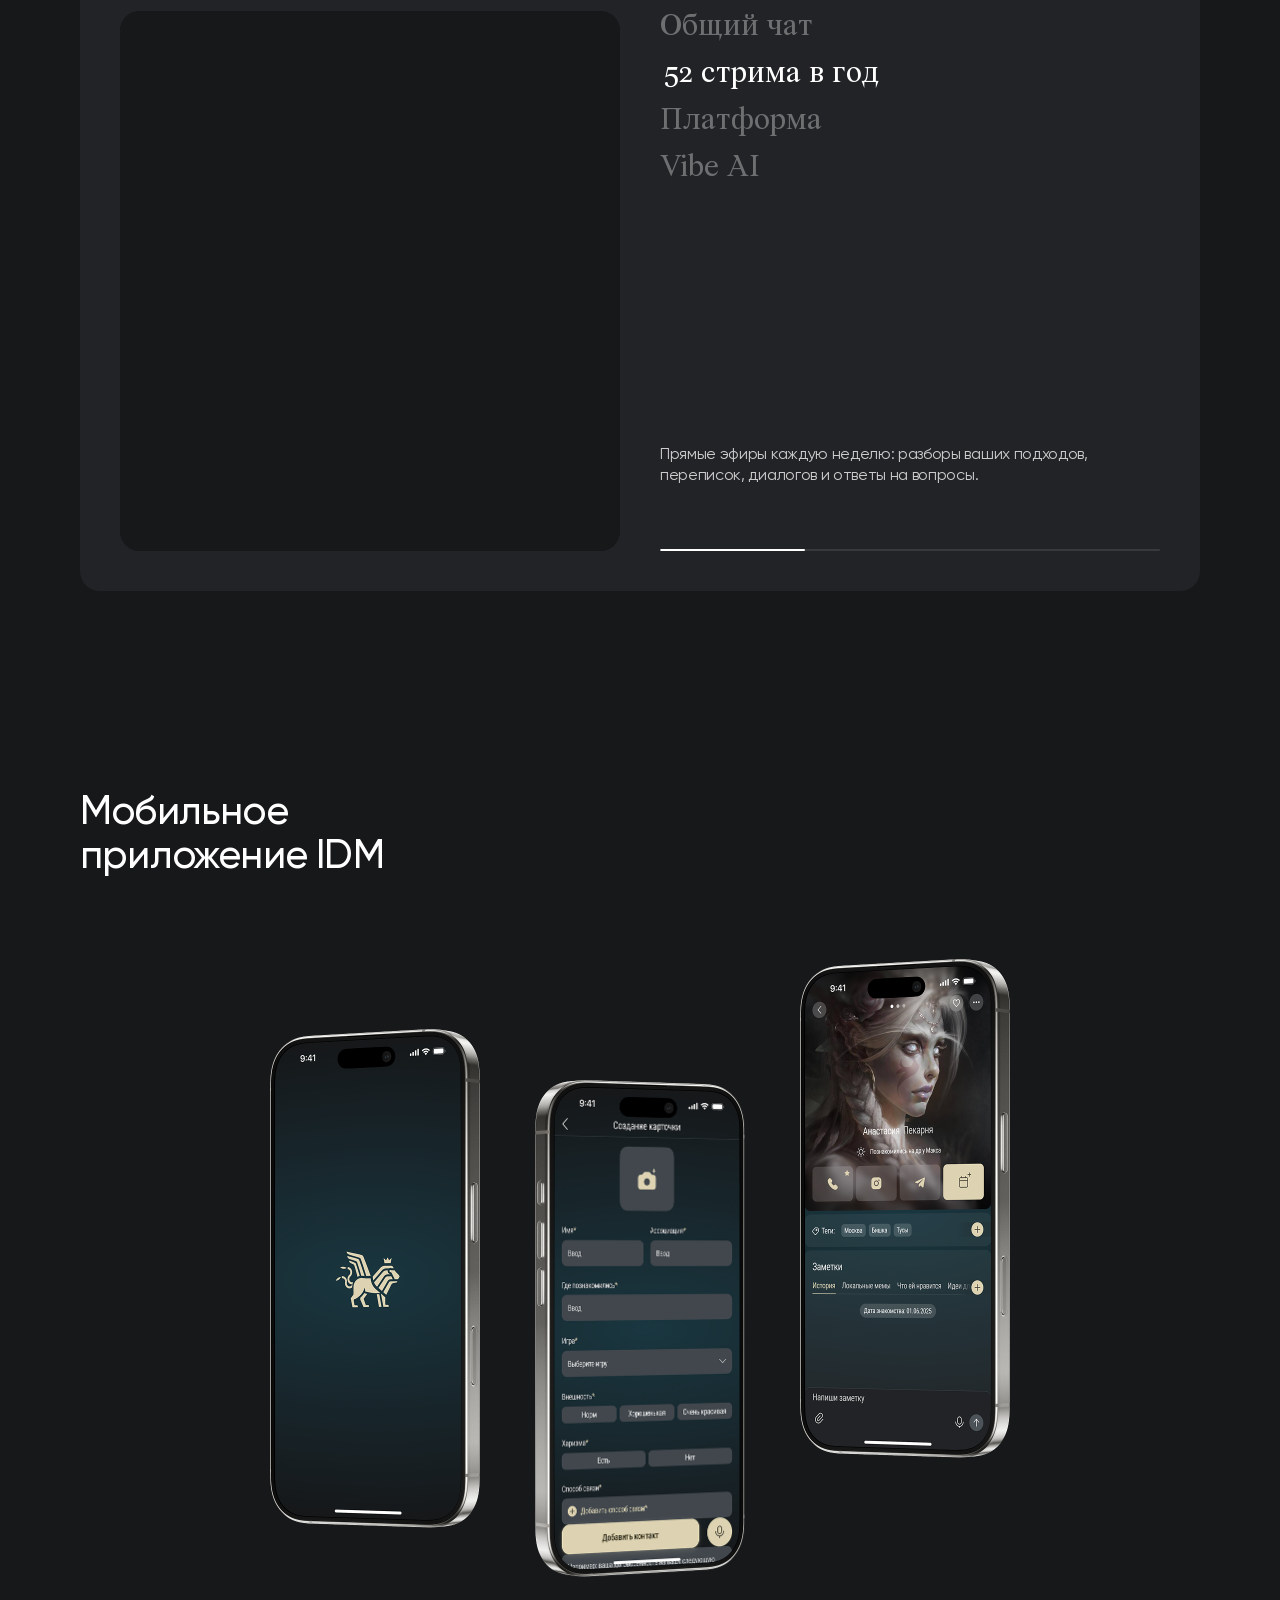
==== commit 1abaa384: "fix: restore payment modal close control" ====
--- a/index.html
+++ b/index.html
@@ -1271,6 +1271,7 @@
 
   <div class="payment-modal" id="payment-modal" hidden aria-hidden="true">
     <div class="payment-modal__dialog" role="dialog" aria-modal="true" aria-label="Оплата" tabindex="-1">
+      <button class="payment-modal__close" type="button" aria-label="Закрыть окно оплаты">×</button>
       <div class="payment-widget-slot" data-payment-widget="offline" hidden>
         <script id="b1c591ab3f8f839544eab4e743e890b73a67440f" src="https://imago.study/pl/lite/widget/script?id=1589180"></script>
       </div>
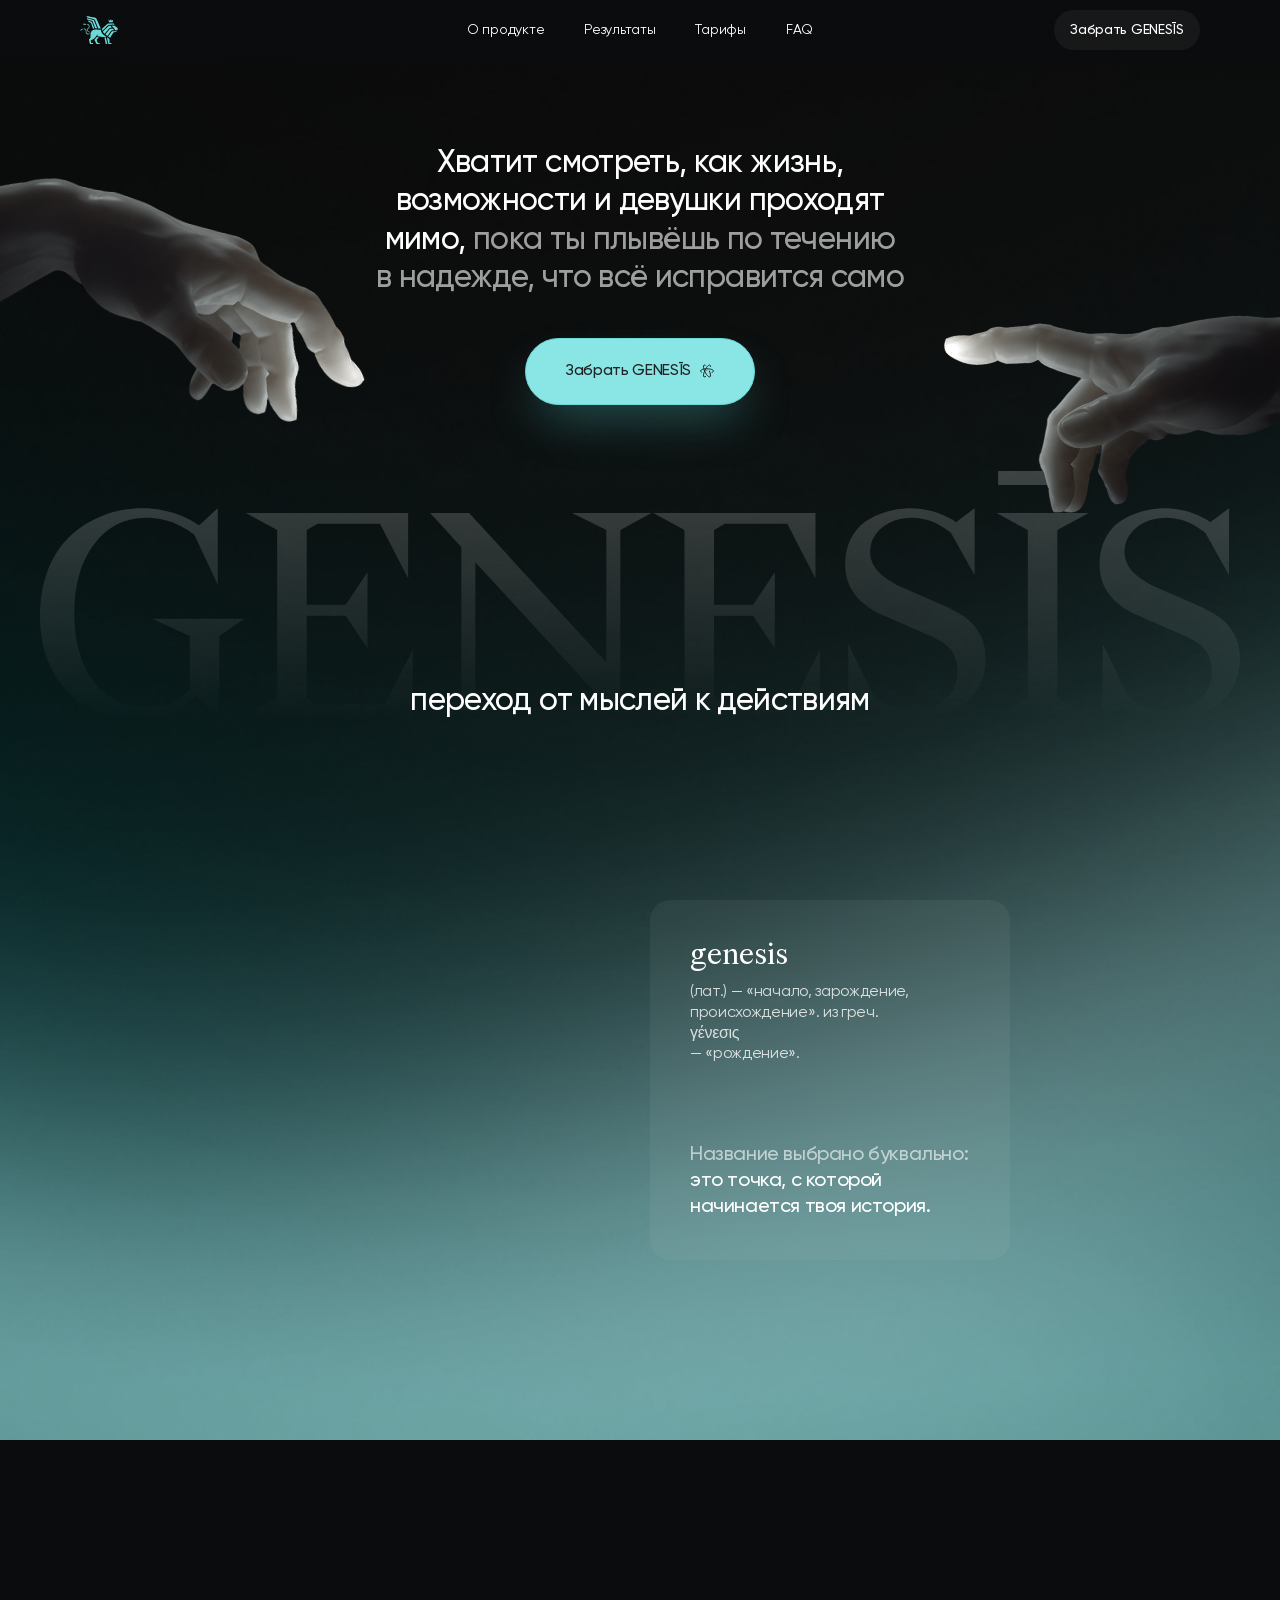
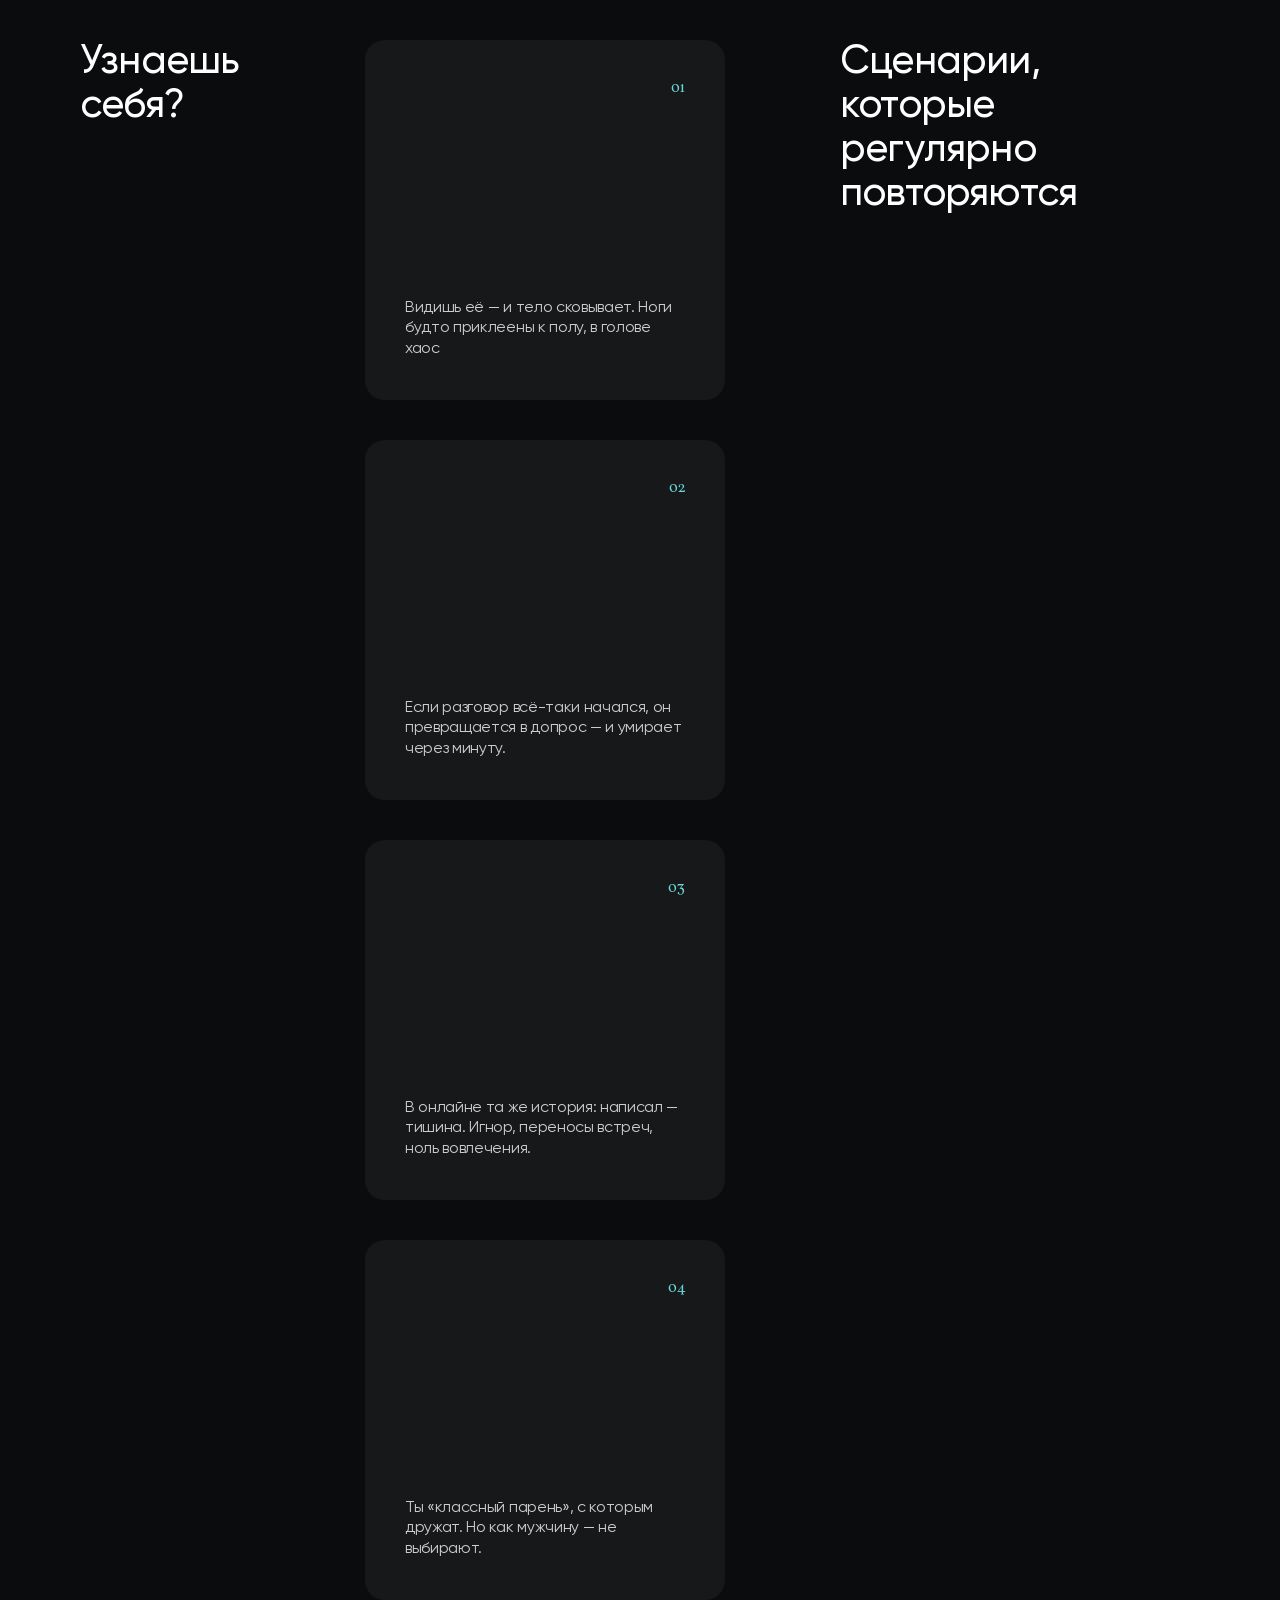
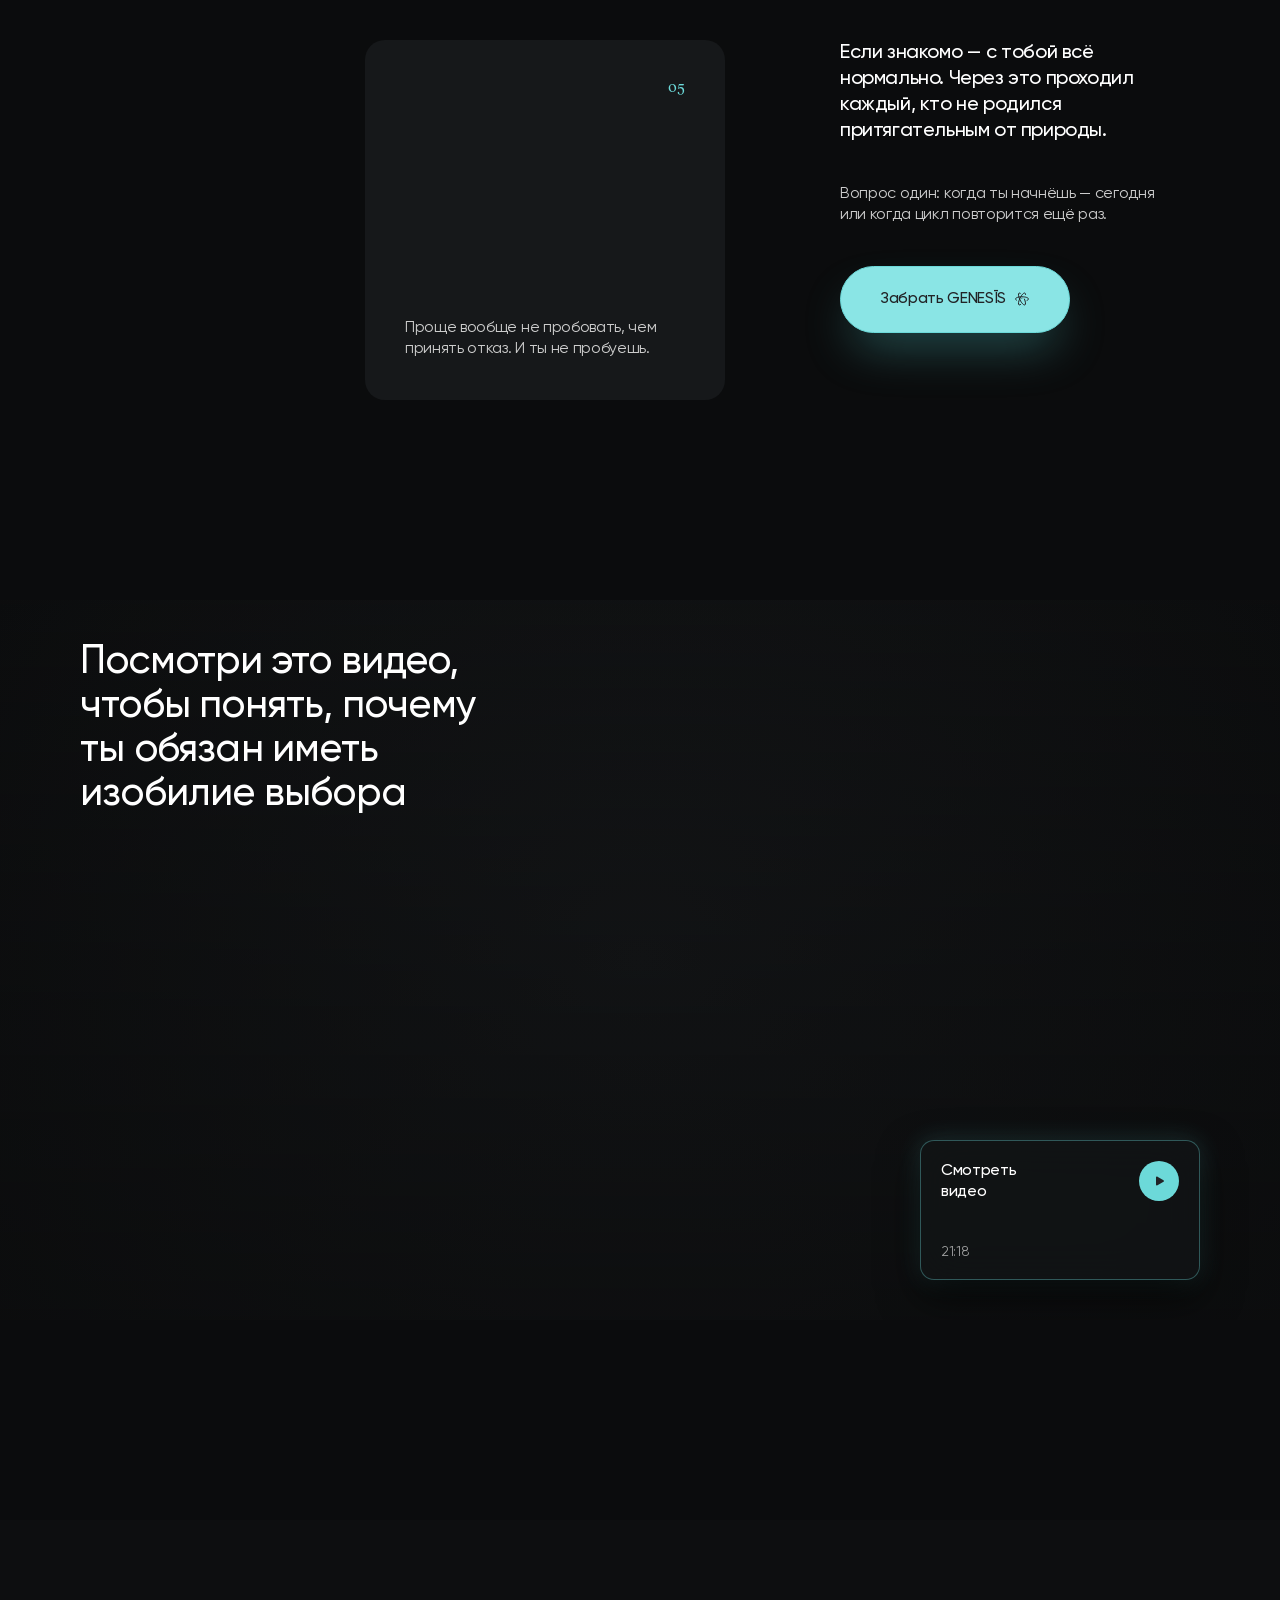
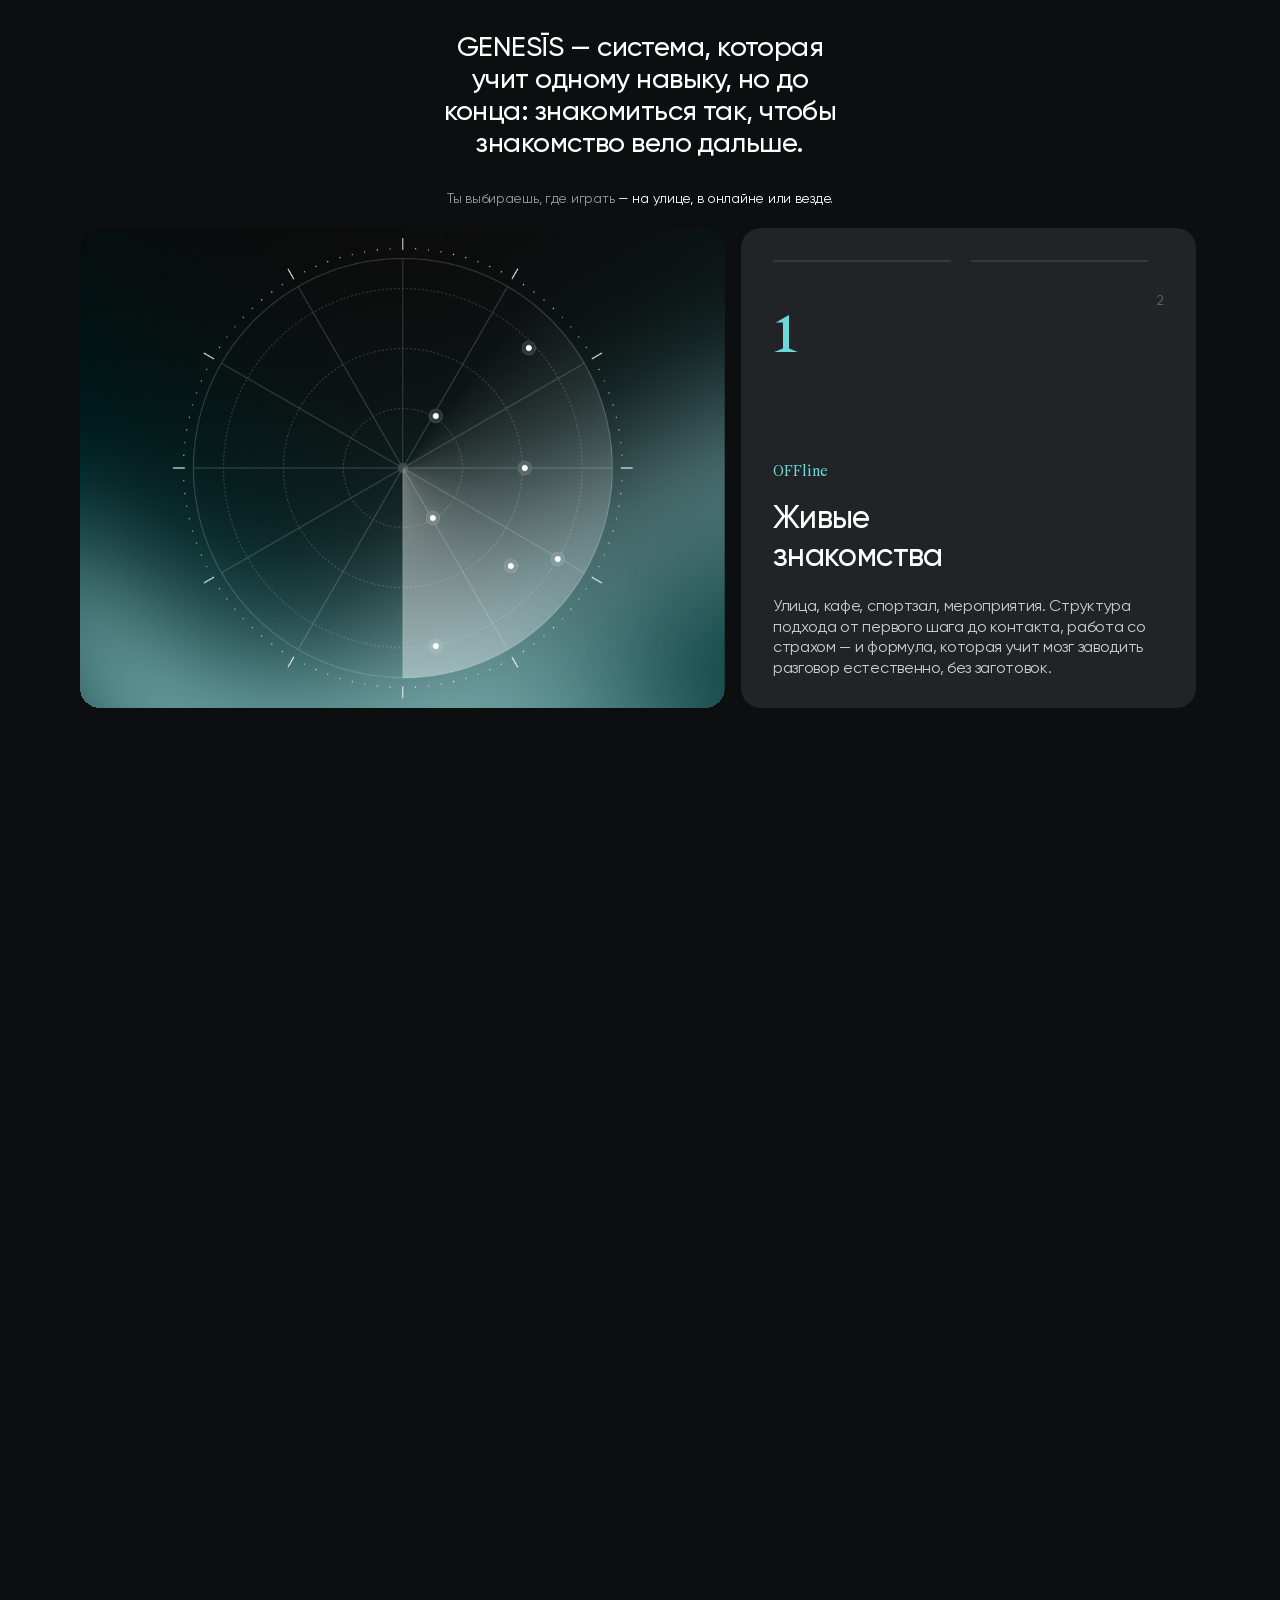
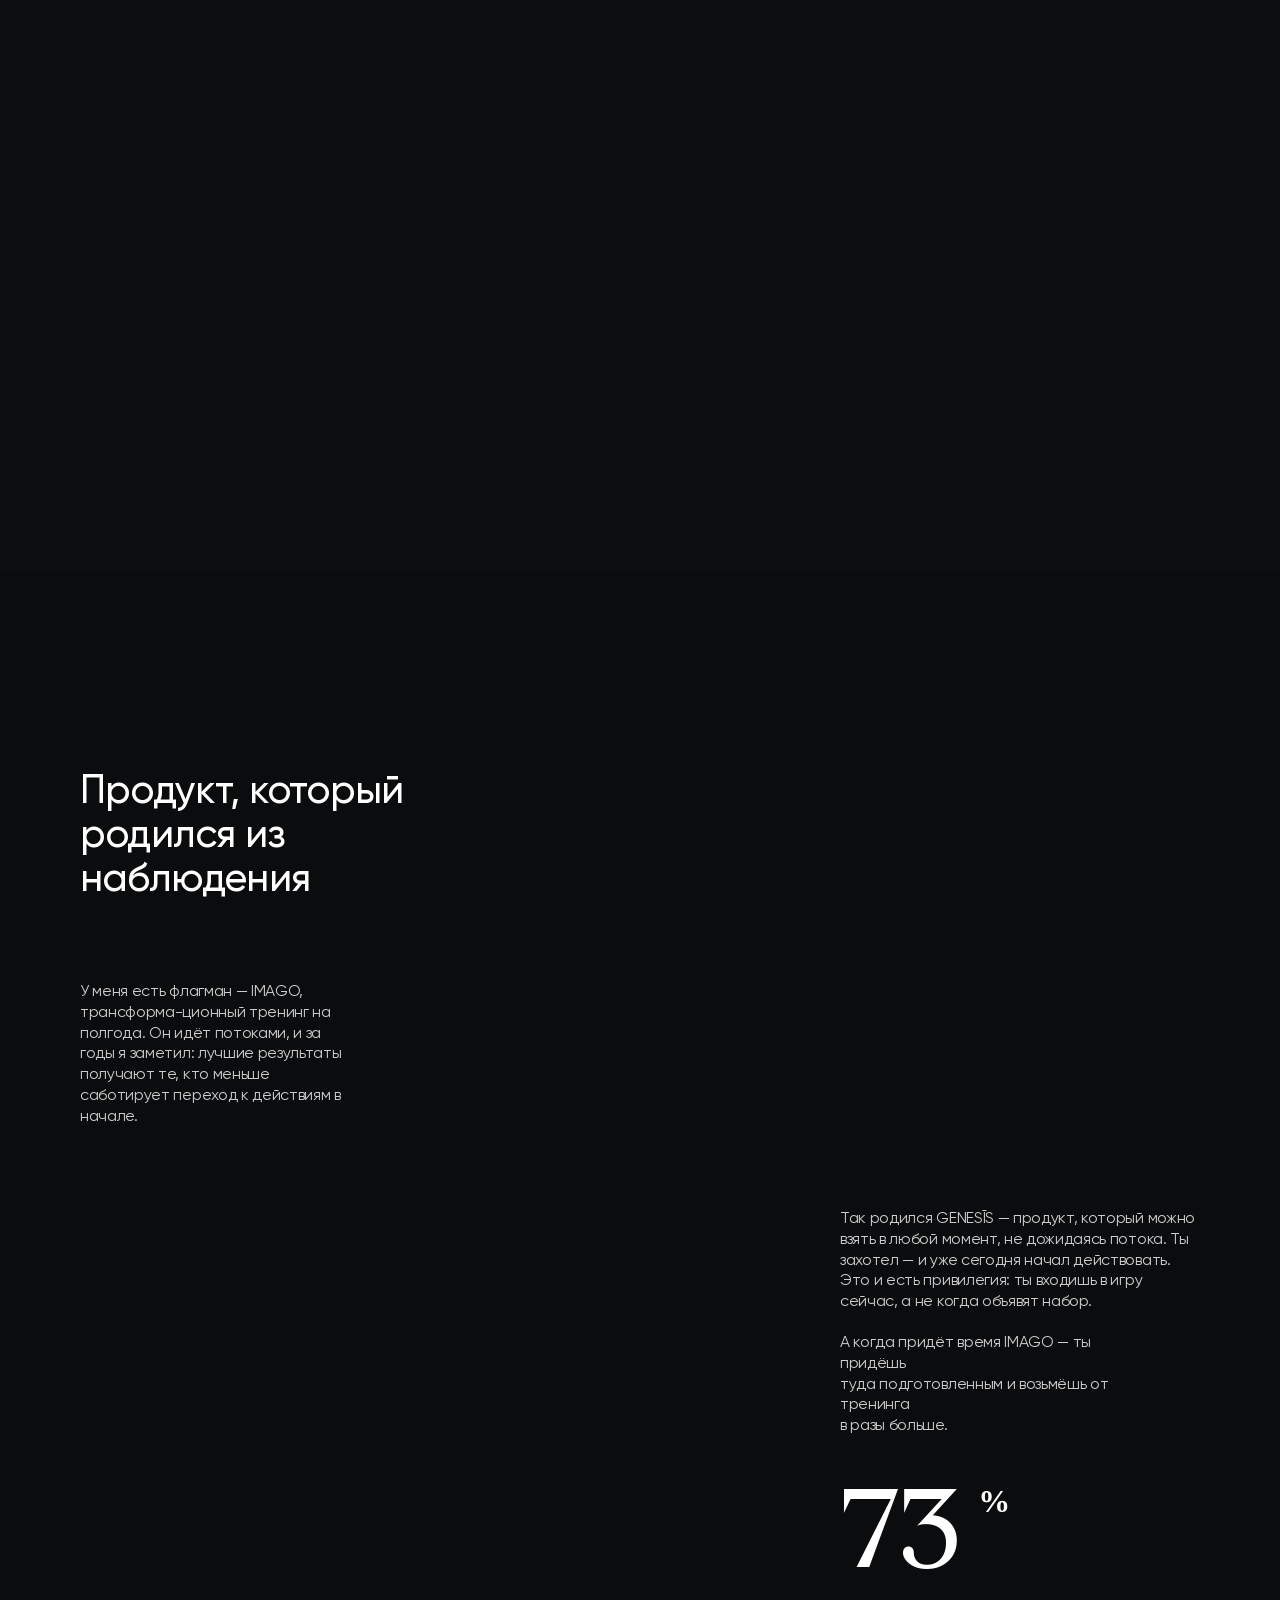
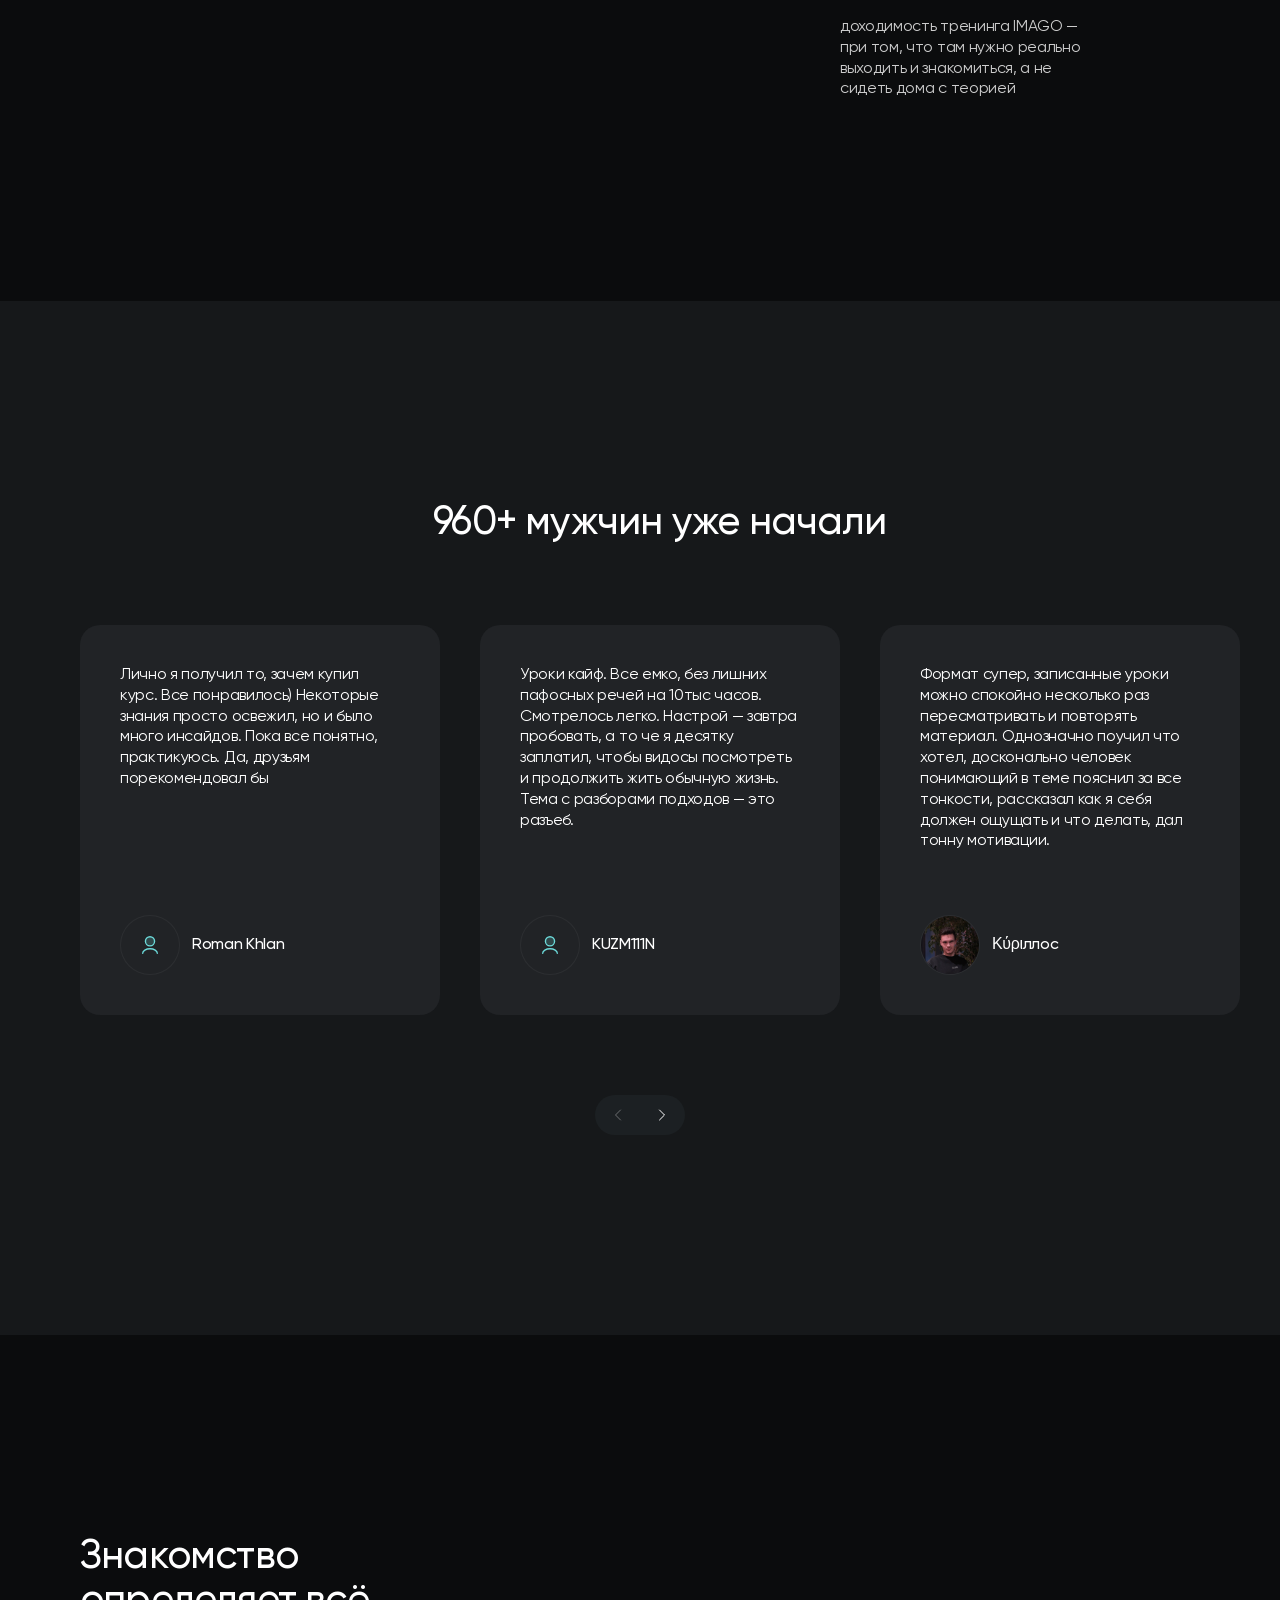
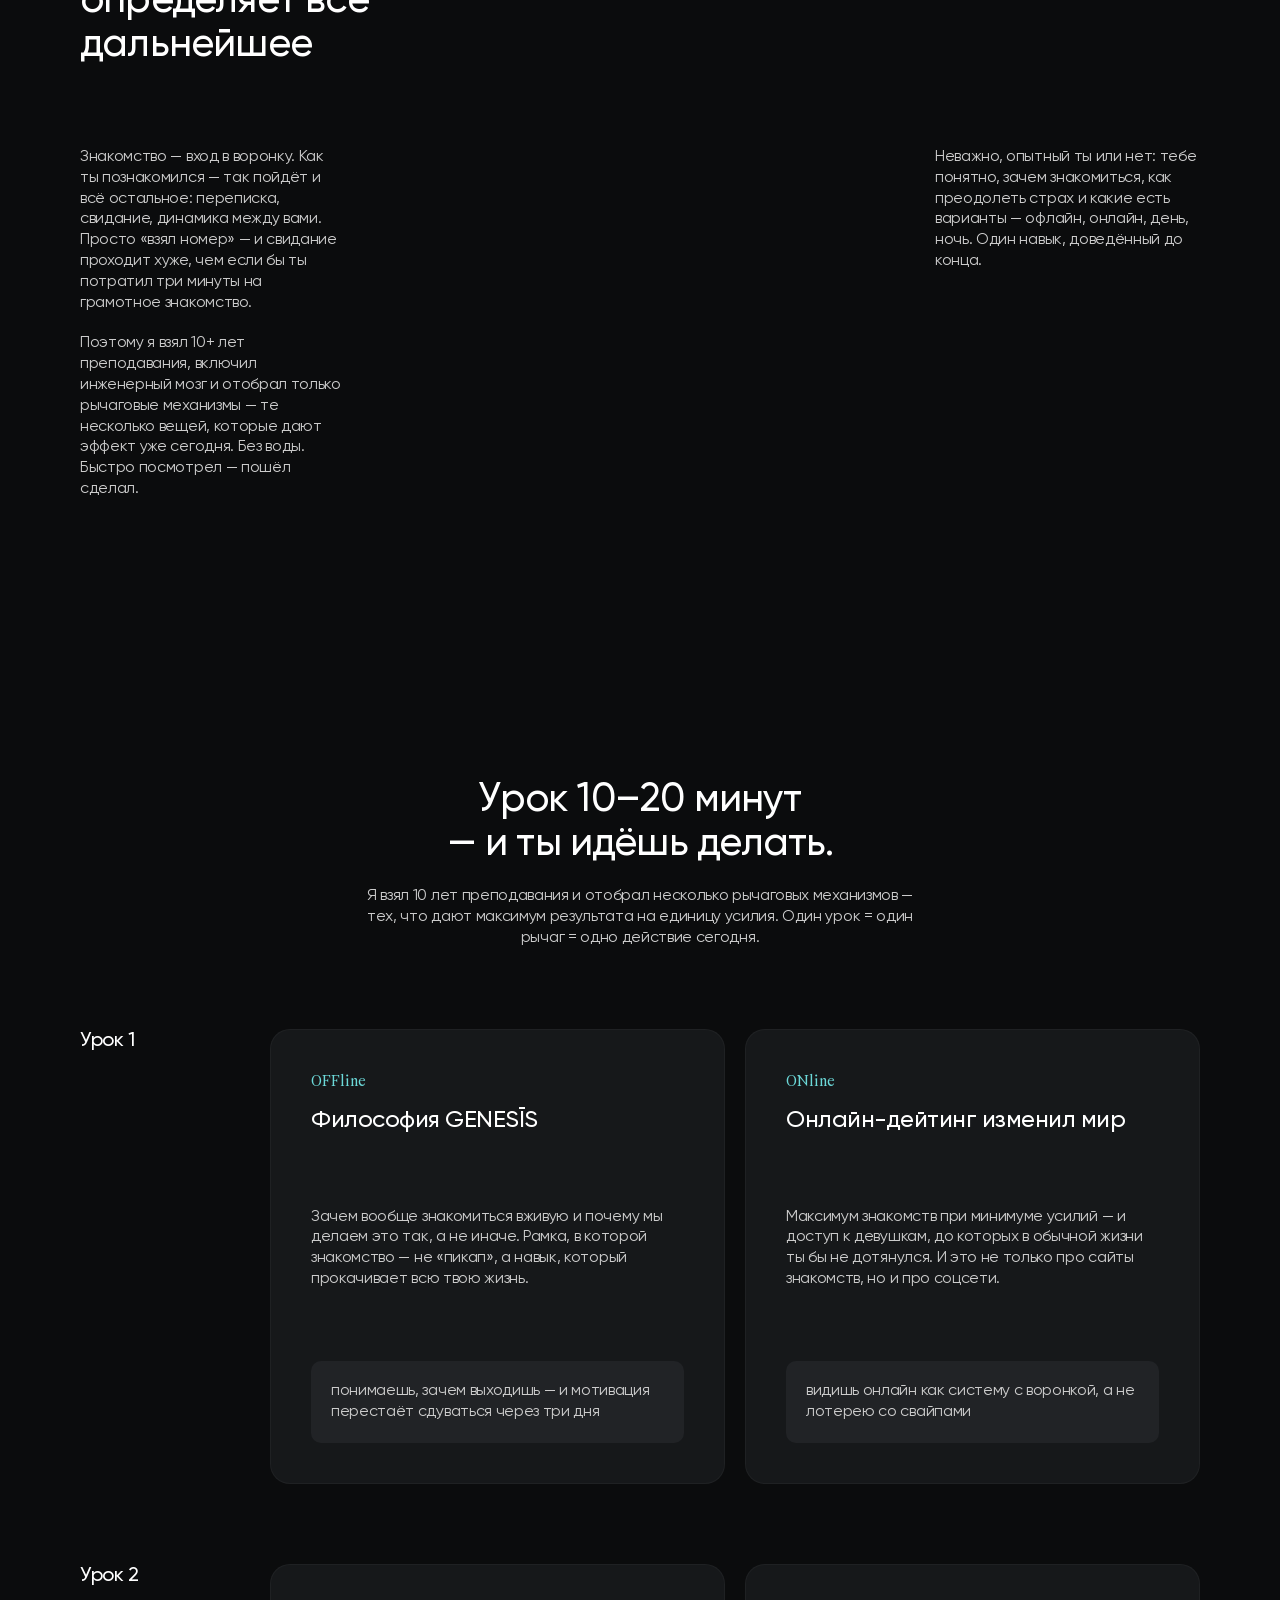
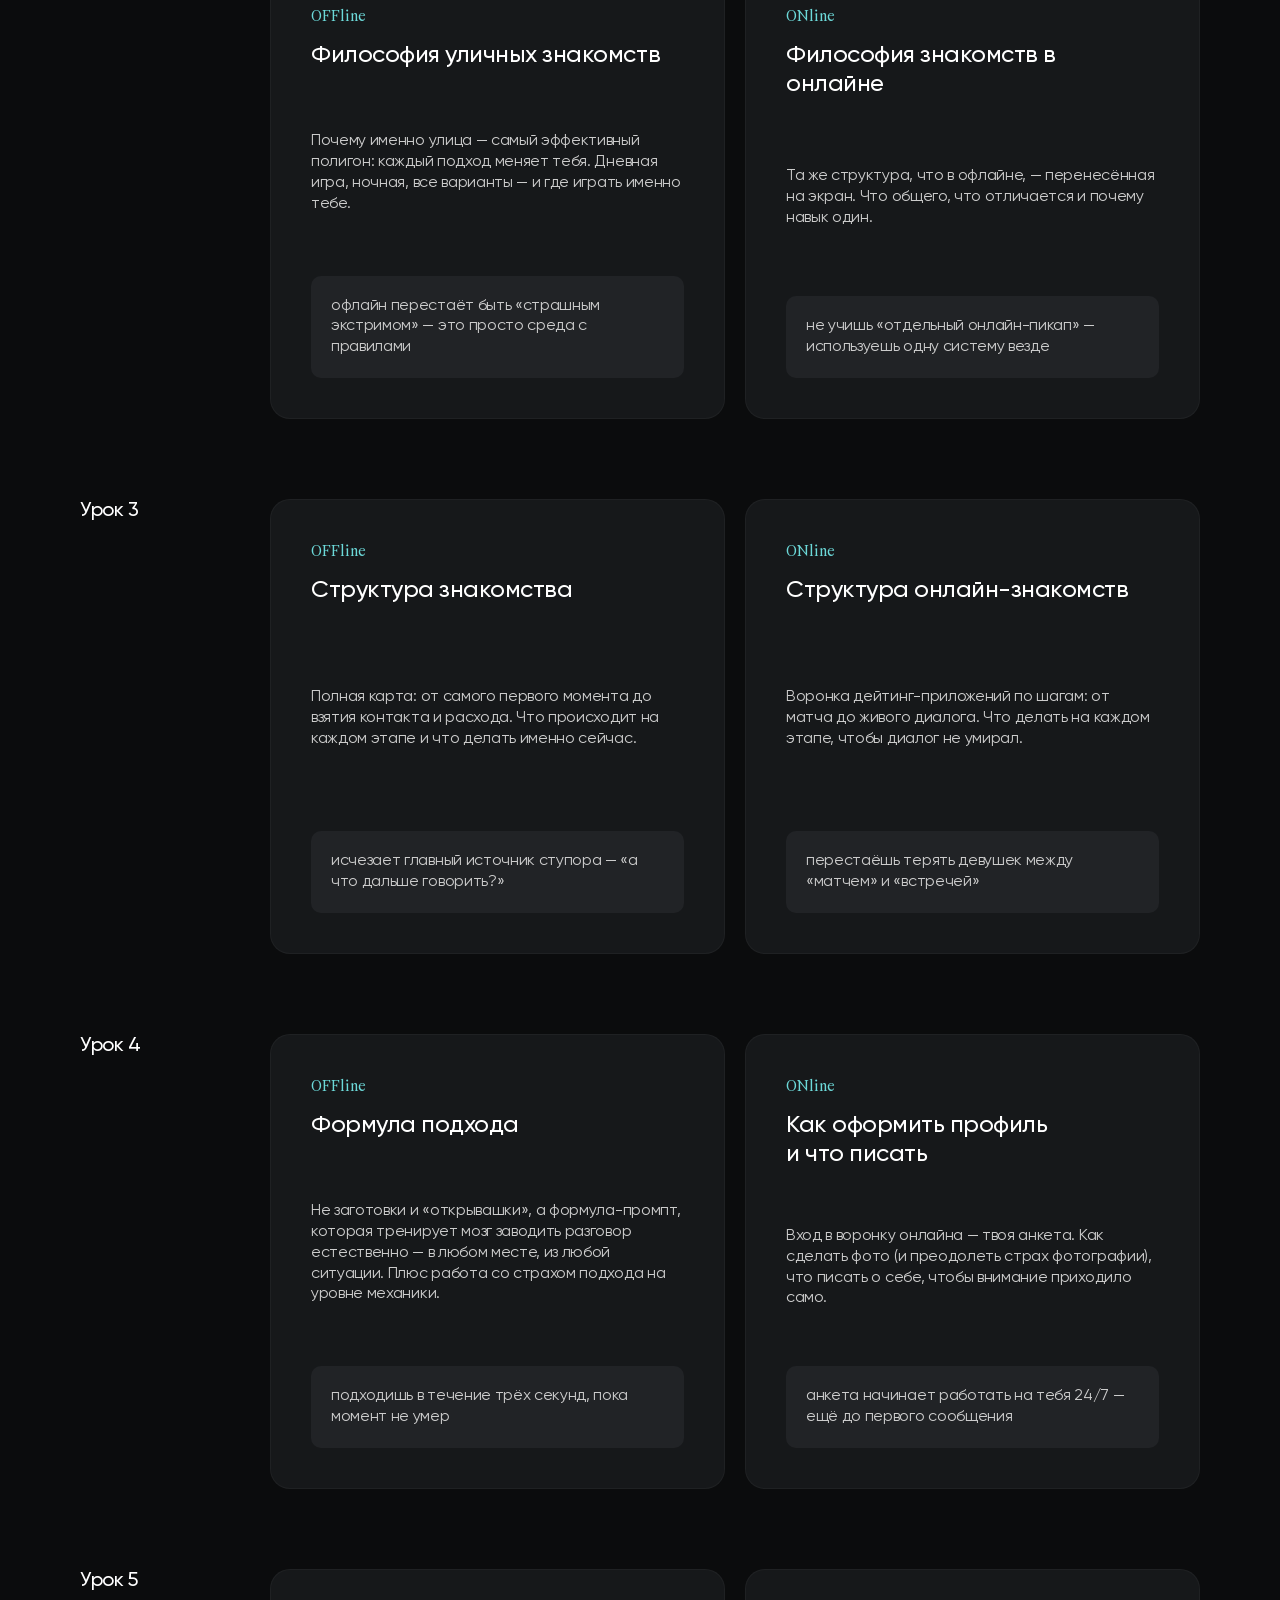
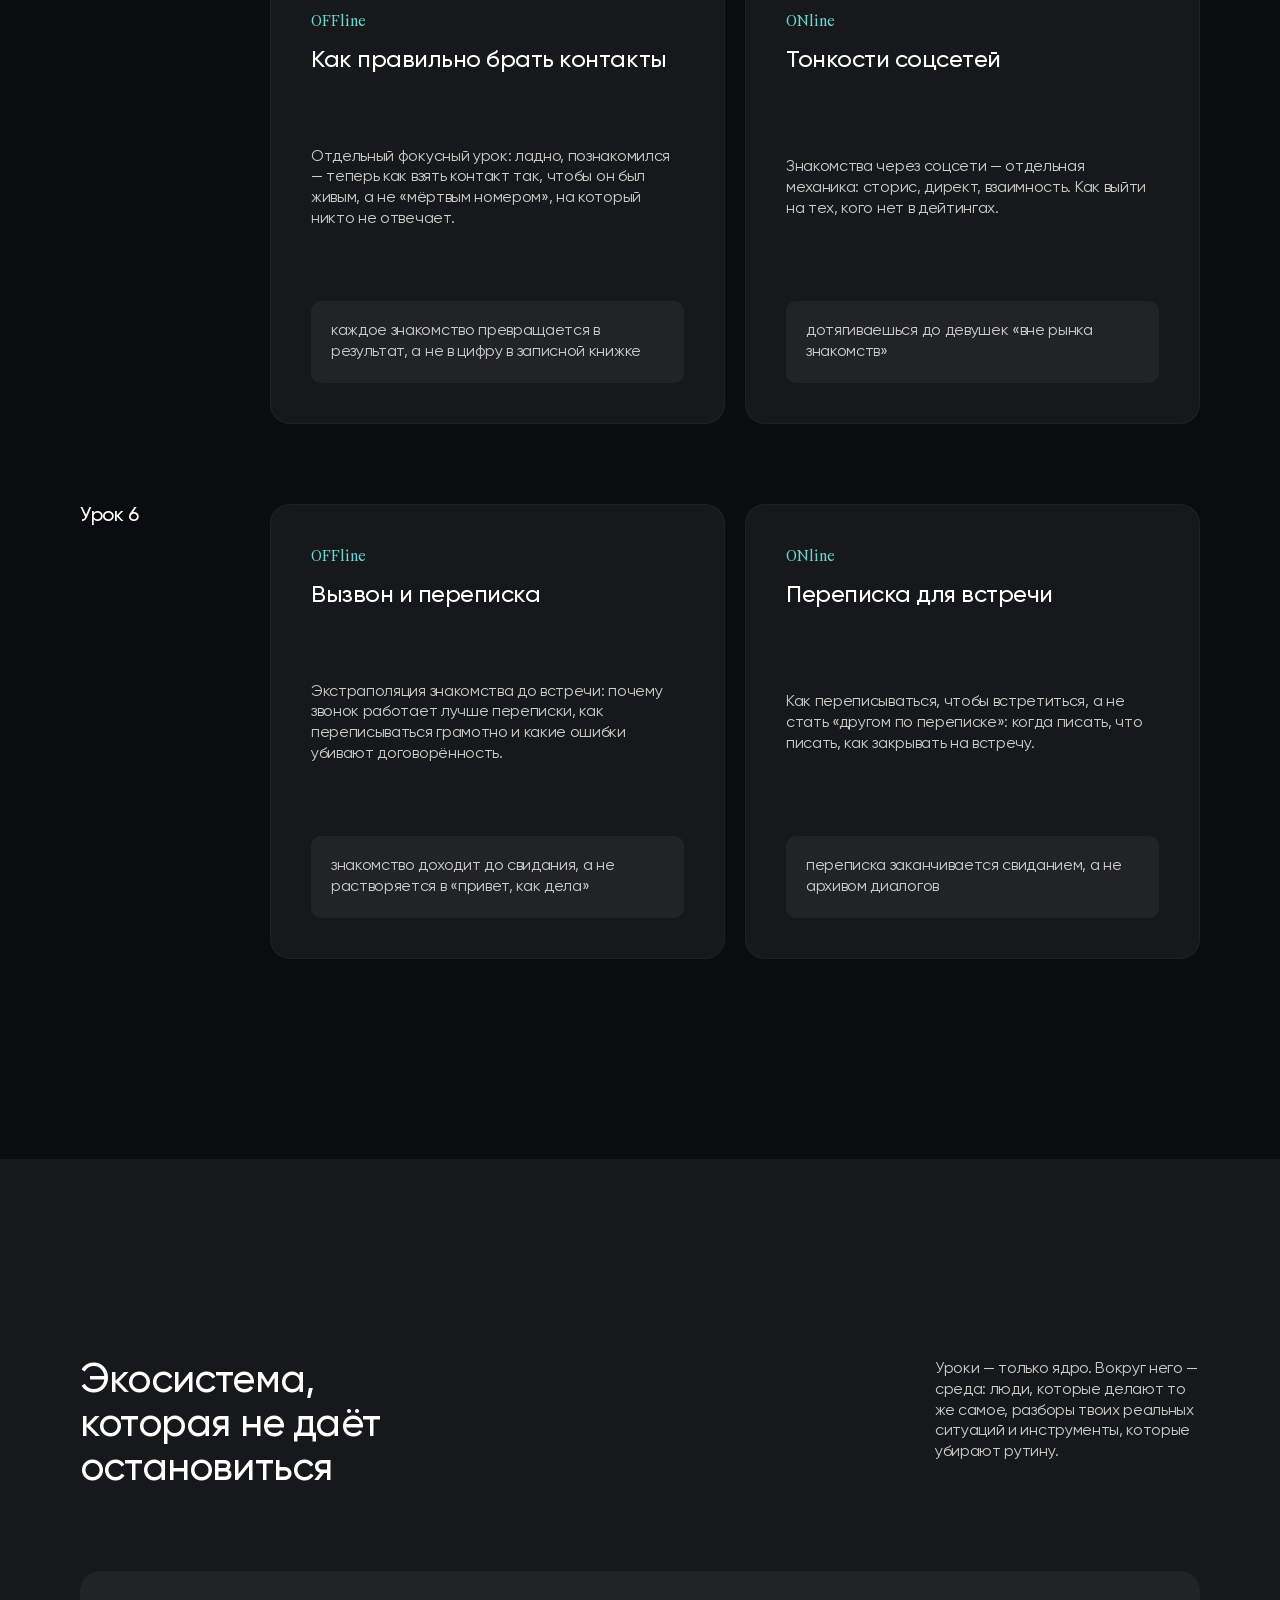
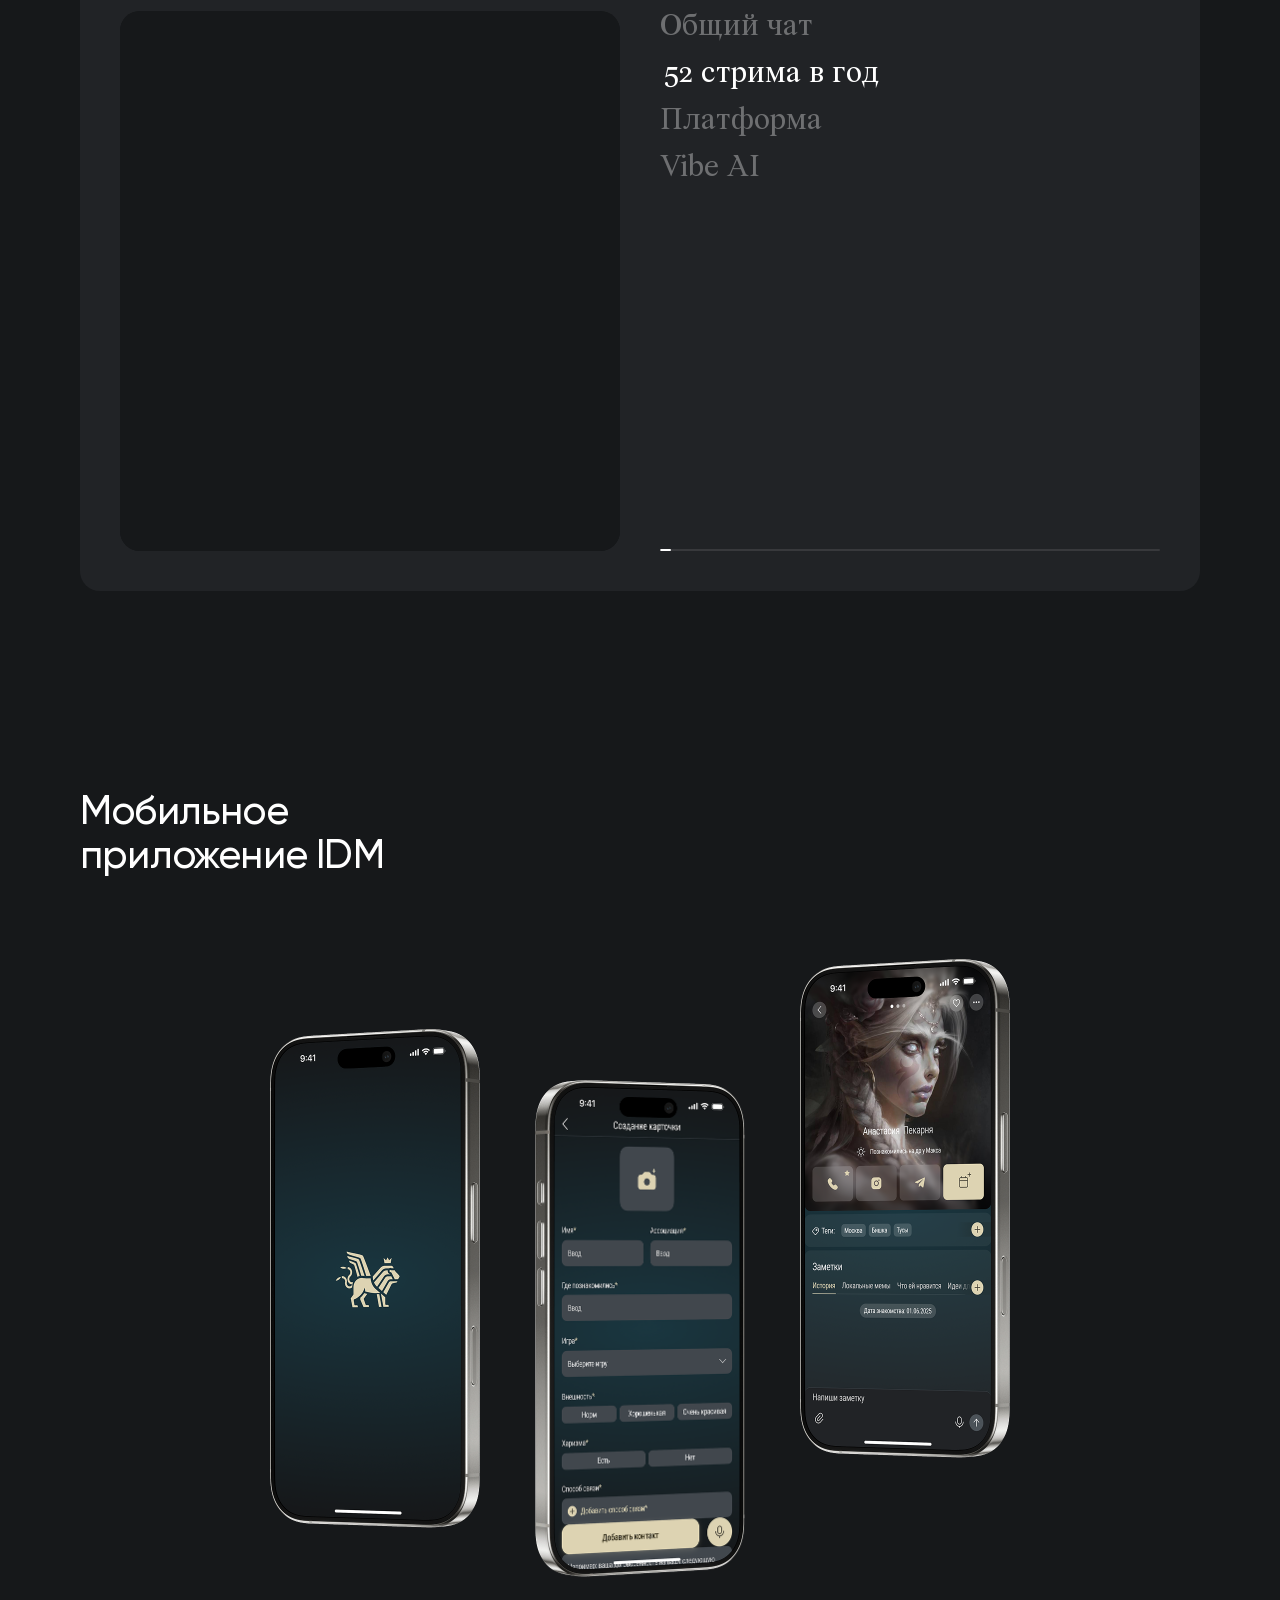
==== commit 68424e24: "fix: refine mobile video and slider layout" ====
--- a/index.html
+++ b/index.html
@@ -15,7 +15,7 @@
   <link rel="dns-prefetch" href="https://kinescope.video">
   
   <!-- Single CSS entry point: the complete responsive system is composed here. -->
-  <link rel="stylesheet" href="css/main.css?v=20260829-43">
+  <link rel="stylesheet" href="css/main.css?v=20260904-46">
 
   <!-- Yandex.Metrika counter -->
   <script>
--- a/css/main.css
+++ b/css/main.css
@@ -9,4 +9,4 @@
 @import "./components/_components.css";
 @import "./sections/_sections.css?v=20260827-1";
 @import "./layout/_responsive-system.css?v=20260827-10";
-@import "./layout/_special-state.css?v=20260829-35";
+@import "./layout/_special-state.css?v=20260904-46";
